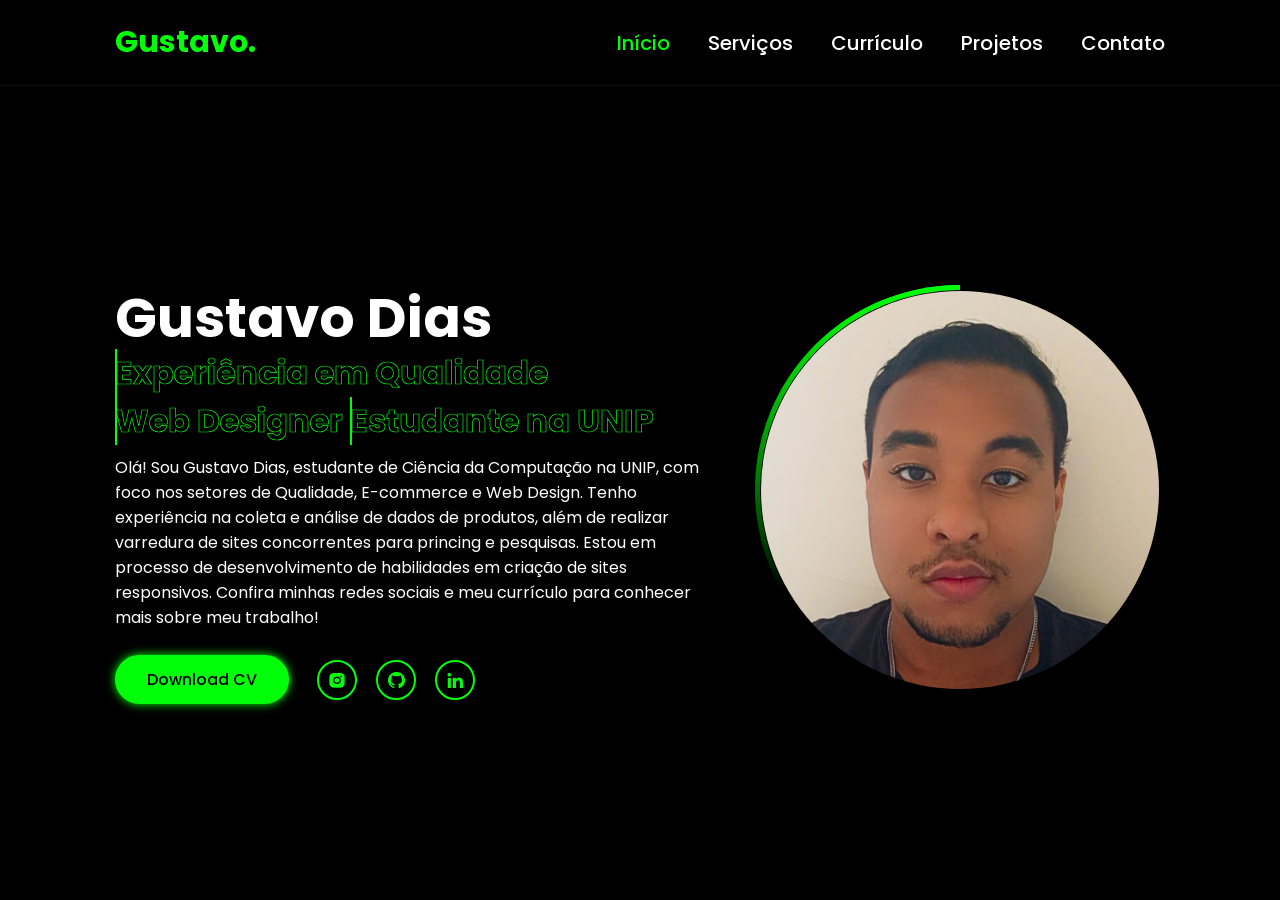
==== index.html @ 926e6033 "07/09 - 18:46" ====
<!DOCTYPE html>
<html lang="pt-br">

<head>
    <meta charset="UTF-8">
    <meta name="viewport" content="width=device-width, initial-scale=1.0">
    <!-- box icons -->
    <link href="https://unpkg.com/boxicons@2.1.4/css/boxicons.min.css" rel="stylesheet" />
    <!-- BOOTSTRAP ICONS -->
    <!-- Linking Google fonts for icons -->
    <link rel="stylesheet"
        href="https://fonts.googleapis.com/css2?family=Material+Symbols+Rounded:opsz,wght,FILL,GRAD@24,400,0,0" />
    <!-- Linking SwiperJS CSS -->
    <link rel="stylesheet" href="https://cdn.jsdelivr.net/npm/swiper@11/swiper-bundle.min.css">
    <!-- META TAG DE VIEWPORT -->
    <meta name="viewport" content="width=device-width, initial-scale=1.0">
    <!-- GOOGLE FONTS -->
    <link rel="preconnect" href="https://fonts.googleapis.com">
    <link rel="preconnect" href="https://fonts.gstatic.com" crossorigin>
    <link
        href="https://fonts.googleapis.com/css2?family=Poppins:ital,wght@0,100;0,200;0,300;0,400;0,500;0,600;0,700;0,800;0,900;1,100;1,200;1,300;1,400;1,500;1,600;1,700;1,800;1,900&display=swap"
        rel="stylesheet">
    <!-- FIM GOOGLE FONTS -->
    <!-- BOOTSTRAP ICONS -->
    <link rel="stylesheet" href="https://cdn.jsdelivr.net/npm/bootstrap-icons@1.11.3/font/bootstrap-icons.min.css">
    <!-- FIM BOOTSTRAP ICONS -->
    <!-- CSS -->
    <link rel="shortcut icon" href="assets/images/LogoZ.png" type="image/x-icon">
    <link rel="stylesheet" href="assets/css/style.css">
    <title>Portfólio | Gustavo Dias</title>
</head>

<body>
    <!--header-->
    <header class="active">
        <a href="index.html" class="logo">Gustavo.</a>

        <i class="bx bx-menu" id="menu-icon"></i>

        <nav>
            <a href="#" class="active">Início</a>
            <a href="#">Serviços</a>
            <a href="#">Currículo</a>
            <a href="#">Projetos</a>
            <a href="#">Contato</a>

        </nav><!-- nav -->
    </header><!-- /header-->

    <!-- bars background-->
    <div class="bars-box active">
        <div class="bar" style="--i:6"></div>
        <div class="bar" style="--i:5"></div>
        <div class="bar" style="--i:4"></div>
        <div class="bar" style="--i:3"></div>
        <div class="bar" style="--i:2"></div>
        <div class="bar" style="--i:1"></div>
    </div><!-- bars background-->

    <!--home section-->
    <section class="home active">
        <div class="home-detail">
            <h1>Gustavo Dias</h1>
            <h2>
                <span style="--i:1" data-text="Experiência em Qualidade">Experiência em Qualidade</span>
                <span style="--i:2" data-text="Web Designer">Web Designer</span>
                <span style="--i:3" data-text="Estudante na UNIP">Estudante na UNIP</span>
            </h2>
            <p>Olá! Sou Gustavo Dias, estudante de Ciência da Computação na UNIP, com foco nos setores de Qualidade,
                E-commerce e Web
                Design. Tenho experiência na coleta e análise de dados de produtos, além de realizar varredura de sites
                concorrentes para princing e pesquisas. Estou em processo de desenvolvimento de habilidades em
                criação de sites responsivos. Confira minhas redes sociais e meu currículo para conhecer mais sobre meu
                trabalho!</p>
            <div class="btn-sci">
                <a href="dowload/Currículo 2025.pdf" class="btn" id="download-btn">Download CV</a>
                <div class="sci">
                    <a href="https://www.instagram.com/gustavodevfront/" title="Instagram"><i
                            class='bx bxl-instagram-alt'></i></a>

                    <a href="https://github.com/GustavoDiasdeOliveira" title="Github"><i class='bx bxl-github'></i></a>

                    <a href="https://www.linkedin.com/in/gustavo-dias-de-oliveira-615073299/" title="Linkedin"><i
                            class='bx bxl-linkedin'></i></a>
                </div><!-- sci -->
            </div><!-- btn-sci -->
            <br><br>
        </div><!-- home-detail -->

        <div class="home-img">
            <div class="img-box">
                <div class="img-item">
                    <img src="assets/images/Foto2.jpg" alt="">
                </div><!-- img-item -->
            </div><!-- img-box -->
        </div><!-- home-img -->
    </section>

    <!-- seção de serviços -->
    <section class="services">
        <h2 class="heading">Meus <span>Serviços</span></h2>
        <div class="services-container">
            <!-- 1º serviço -->
            <div class="services-box">
                <div class="icon">
                    <i class='bx bx-code-alt'></i>
                    <a href="#"><i class="bx bx-arrow-back"></i></a>
                </div><!-- icon -->
                <h3>Web Designer</h3>
                <p>HTML5, CSS3, Bootstrap, JavaScript, SQL, Figma, UI/UX, Git e GitHub. Soft Skills: Aprendizado
                    Contínuo, Empatia, Resolução de Problemas, Adaptabilidade, Trabalho em Equipe e Organização.
                </p>
            </div><!-- services-box -->

            <!-- 2º serviço -->
            <div class="services-box">
                <div class="icon">
                    <i class='bx bx-bar-chart-alt-2'></i>
                    <a href="#"><i class="bx bx-arrow-back"></i></a>
                </div><!-- icon -->
                <h3>Setor de Qualidade</h3>
                <p>Atuação na validação e controle da qualidade dos dados, varredura de sites, análise de padrões e
                    inconsistências, automação de processos e apoio à inteligência de negócios por meio de pesquisas e
                    relatórios analíticos. Experiência com o ZROBOT para extração de Preços Online em Sites e
                    Aplicativos</p>
            </div><!-- services-box -->

            <!-- 3º serviço -->
            <div class="services-box">
                <div class="icon">
                    <i class='bx bx-certification'></i>
                    <a href="#"><i class="bx bx-arrow-back"></i></a>
                </div><!-- icon -->
                <h3>Certificados</h3>
                <p>Santander Tech - HTML, CSS, Git e Versionamento, Lógica de Programação com JavaScript,
                    Desenvolvimento Web Básico com JavaScript, Figma para Devs (Ada Tech), Imersão Front-end (Alura)
                </p>
            </div><!-- services-box -->
            <br><br><br><br><br>
        </div><!-- services-container -->
    </section><!-- seção de serviços -->

    <!-- resume section -->
    <section class="resume ">
        <div class="resume-container">
            <div class="resume-box">
                <h2>Por que <span>me contratar?</span></h2>
                <p class="desc">
                    Focado em resultados, com experiência em coleta e análise de dados, incluindo varreduras de sites
                    para estratégias de precificação. Atento aos detalhes, criativo, focado nos resultados, pró-ativo e
                    dedicado
                    à melhoria contínua da equipe.
                </p>
                <button class="resume-btn active">Experiência</button>
                <button class="resume-btn">Educação</button>
                <button class="resume-btn">Habilidades</button>
                <button class="resume-btn">Sobre Mim</button>
            </div><!-- resume-box -->

            <div class="resume-box">
                <div class="resume-detail experience active">
                    <h2 class="heading">Minha <span>Experiência</span></h2>
                    <p class="desc">
                        Estagiário de Qualidade — Zukkin – Inteligência de Preços (Mar/2024 - Mai/2025)
                    </p>
                    <div class="resume-list">
                        <div class="resume-item">
                            <p>Responsável pela validação e controle da qualidade dos dados, assegurando integridade e
                                consistência para a inteligência de mercado, com apoio em relatórios analíticos através
                                de pricing e pesquisas.</p>
                        </div>

                        <div class="resume-item">
                            <p>Utilização do ZROBOT, para realizar varreduras automatizadas em sites e aplicativos,
                                coletando grandes volumes de dados via sistema
                                interno da empresa. Aplicação de técnicas de data cleansing para garantir a usabilidade,
                                padronização e confiabilidade das informações obtidas.</p>
                        </div>

                        <div class="resume-item">
                            <p>Análises voltadas à identificação de padrões e inconsistências, contribuindo para a
                                otimização de processos internos e definição de estratégias de precificação mais
                                eficientes.</p>
                        </div>

                        <div class="resume-item">
                            <p>Desenvolvimento de aplicações para automação de tarefas operacionais e aplicação de
                                metodologias de análise de dados, aprimorando a precisão das soluções e auxiliando na
                                tomada de decisões estratégicas.</p>
                        </div>

                    </div><!-- resume-list -->
                </div><!-- resume-detail -->


                <div class="resume-detail education">
                    <h2 class="heading">Minha <span>Educação</span></h2>
                    <p class="desc">
                        Bacharelado em Ciências da Computação UNIP – Cursando | Previsão: Dez/2026<br>
                    </p>

                    <div class="resume-list">
                        <div class="resume-item">
                            <p class="year">2024</p>
                            <h3>Santander</h3>
                            <p class="company">Ada Tech</p>
                            <p> HTML, CSS, Git e Versionamento, Lógica de Programação com JavaScript Básico,
                                Desenvolvimento Web Básico com JavaScript, Figma para Devs</p>
                        </div>

                        <div class="resume-item">
                            <p class="year">2024</p>
                            <h3>OneBitCode</h3>
                            <p class="company">Front-end</p>
                            <p>HTML: Cabeçalho, Seção inicial, Seção sobre clinica, Seção sobre Restaurantes, Rodapé.
                                CSS: box model, estilos e fontes; JS: eventos
                                e interatividade</p>
                        </div>

                        <div class="resume-item">
                            <p class="year">2023</p>
                            <h3>Informática sem segredo </h3>
                            <p class="company">Hotmart</p>
                            <p> Word: criação, edição e formatação de documentos. Excel: Planilhas, Formatação,
                                Fórmulas, Funções, Gráficos, Base de Dados, Tabelas.
                                Power Point: Slides e animação.
                            </p>
                        </div>

                        <div class="resume-item">
                            <p class="year">2021 - 2023</p>
                            <h3>Hardware</h3>
                            <p class="company">Evolutime</p>
                            <p>Sistema Operacional, Arquitetura de Computadores, Manutenção de Computadores e
                                Periféricos, Virtualização, Redes e Infraestrutura,
                                Configuração de Servidores Windows, Sistema Operacional Linux e Robótica para
                                Iniciantes.
                            </p>
                        </div>

                        <div class="resume-item">
                            <p class="year">2023</p>
                            <h3>Construct 2D</h3>
                            <p class="company">Evolutime</p>
                            <p>O que é um jogo 2D, Arte dentro dos jogos, Pixel Art, Design de level e como produzí-lo e
                                Eventos dentro do Construct 2</p>
                        </div>

                        <div class="resume-item">
                            <p class="year">2023</p>
                            <h3>Controle Financeiro</h3>
                            <p class="company">Evolutime</p>
                            <p>Workshop Controle Financeiro Pessoal, Controle Financeiro Familiar e Planilha de Controle
                                Financeiro.</p>
                        </div>
                    </div>
                </div><!-- resume-detail -->

                <div class="resume-detail skills">
                    <h2 class="heading">Minhas <span>habilidades</span></h2>
                    <div class="resume-list">
                        <div class="resume-item">
                            <p class="company"><strong>Hard Skills</strong></p>
                            <p>Conhecimentos básicos em HTML, CSS, JavaScript, Bootstrap, Git, SQL e Figma. Experiência
                                prática em varreduras, análise e coleta automatizada de informações para garantir
                                qualidade e precisão nos projetos.</p>
                        </div><!-- resume-item -->

                        <div class="resume-item">
                            <p class="company"><strong>Soft Skills</strong></p>
                            <p>Proatividade, adaptabilidade e comprometimento com soluções práticas e análise de dados.
                                Comunicação clara e trabalho em equipe. Experiência em gerenciar informações e manter
                                site funcional e atualizado como parte da rotina de trabalho.</p>
                        </div><!-- resume-item -->
                    </div><!-- resume-list -->
                </div><!-- resume-detail -->

                <div class="resume-detail about">
                    <h2 class="heading">Sobre <span>Mim.</span></h2>
                    <p class="desc">
                        Estudante de Ciência da Computação (6º semestre na UNIP), com experiência no setor de qualidade
                        e interesse em Desenvolvimento Web. Atuei por 1 ano e 2 meses na Zukkin, com foco em análise de
                        dados, varreduras de sites, pesquisa de preços usando o sistema da empresa. Conhecimentos em
                        HTML,
                        CSS, JavaScript, Bootstrap, Git, SQL e Figma.
                        Proativo, adaptável e focado em resultados.
                    </p>

                    <div class="info-grid">
                        <div>
                            <strong>Nome </strong> Gustavo Dias de Oliveira
                        </div>

                        <div>
                            <strong>Gênero </strong> Masculino
                        </div>

                        <div>
                            <strong>Idade </strong> 21 anos
                        </div>

                        <div>
                            <strong>Status </strong> Solteiro
                        </div>

                        <div>
                            <strong>Cidade </strong> Praia Grande - SP
                        </div>

                        <div>
                            <strong>Nacionalidade </strong> Brasileiro
                        </div>

                        <div>
                            <strong>Experiência </strong> 1 ano e 2 meses
                        </div>

                        <div>
                            <strong>WhatsApp </strong> (+55) 13 99189-5950
                        </div>

                        <div>
                            <strong>Email </strong> gustavodiasdeoliveira72@gmail.com
                        </div>

                        <div>
                            <strong>Idiomas </strong> Inglês e Espanhol básico
                        </div>
                    </div>
                    <br><br><br><br>
                </div><!-- resume-detail -->
                <br><br><br><br>
            </div><!-- resume-box -->
            <br><br><br><br>
        </div><!-- resume-container -->
    </section><!-- resume section -->

    <!-- portfólio section-->
    <section class="portfolio">
        <h2 class="heading">Meus <span>Projetos.</span></h2>
        <div class="portfolio-container">
            <div class="portfolio-box">
                <!-- Zukkin - 01 -->
                <div class="portfolio-detail active">
                    <p class="numb">01°</p>
                    <h3>ZBot - Projeto Zukkin</h3>
                    <p>Mini projeto desenvolvido para a empresa Zukkin, com o objetivo de auxiliar novos estagiários do
                        time virtual no esclarecimento de dúvidas recorrentes do dia a dia. A robô Mary foi programada
                        para simular interações e orientar sobre processos como varredura de sites, coleta de dados e
                        uso do sistema interno.</p>
                    <div class="tech">
                        <p>Para saber mais, clique no link abaixo.</p>
                    </div>
                    <div class="live-github">
                        <a href="https://gustavodiasdeoliveira.github.io/ZBot/varredura.html" target="_blank"><i
                                class="bx bx-link"></i><span>Link do projeto</span></a>
                        <a href="https://github.com/GustavoDiasdeOliveira/ZBot" target="_blank"><i
                                class="bx bxl-github"></i><span>Repositório Github</span></a>
                    </div>
                </div>

                <!-- Zukkin - 02 -->
                <div class="portfolio-detail">
                    <p class="numb">02°</p>
                    <h3>Calculadora PP - Projeto Zukkin</h3>
                    <p>Mini projeto para a empresa Zukkin, voltado ao cálculo de valores mínimos e máximos com base em
                        30% do peso, ajustando quantidades em gramas, mililitros, e quilogramas.</p>
                    <div class="tech">
                        <p>Para saber mais, clique no link abaixo.</p>
                    </div>
                    <div class="live-github">
                        <a href="https://gustavodiasdeoliveira.github.io/Calculadora-PP/" target="_blank"><i
                                class="bx bx-link"></i><span>Link do projeto</span></a>
                        <a href="https://github.com/GustavoDiasdeOliveira/Calculadora-PP" target="_blank"><i
                                class="bx bxl-github"></i><span>Repositório Github</span></a>
                    </div>
                </div>

                <!-- Fuel CalculatorX - 03 -->
                <div class="portfolio-detail">
                    <p class="numb">03°</p>
                    <h3>LoginRegister</h3>
                    <p>Um sistema de login e cadastro funcional, totalmente responsivo e com design moderno. Uma ótima
                        prática para aprimorar as habilidades em HTML, CSS e JavaScript.</p>
                    <div class="tech">
                        <p>Para saber mais, clique no link abaixo.</p>
                    </div>
                    <div class="live-github">
                        <a href="https://gustavodiasdeoliveira.github.io/LoginRegister/" target="_blank"><i
                                class="bx bx-link"></i><span>Link do projeto</span></a>
                        <a href="https://github.com/GustavoDiasdeOliveira/LoginRegister" target="_blank"><i
                                class="bx bxl-github"></i><span>Repositório Github</span></a>
                    </div>
                </div>

                <!-- FOOD Restaurantes - 04 -->
                <div class="portfolio-detail">
                    <p class="numb">04°</p>
                    <h3>FOOD Restaurantes</h3>
                    <p>FOOD Restaurantes é uma landing page moderna e totalmente responsiva, ideal para divulgar
                        restaurantes e cardápios online, garantindo ótima experiência em qualquer dispositivo.</p>
                    <div class="tech">
                        <p>Para saber mais, clique no link abaixo.</p>
                    </div>
                    <div class="live-github">
                        <a href="https://gustavodiasdeoliveira.github.io/FOOD-Restaurantes/" target="_blank"><i
                                class="bx bx-link"></i><span>Link do projeto</span></a>
                        <a href="https://github.com/GustavoDiasdeOliveira/FOOD-Restaurantes" target="_blank"><i
                                class="bx bxl-github"></i><span>Repositório Github</span></a>
                    </div>
                </div>

                <!-- Sky Fusion - 05 -->
                <div class="portfolio-detail">
                    <p class="numb">05</p>
                    <h3>Sky Fusion - App de Clima</h3>
                    <p>Sky Fusion é um aplicativo de clima que oferece previsões precisas e atualizadas, com interface
                        intuitiva e design moderno para facilitar o acesso às informações meteorológicas em qualquer
                        lugar.</p>
                    <div class="tech">
                        <p>Para saber mais, clique no link abaixo.</p>
                    </div>
                    <div class="live-github">
                        <a href="https://gustavodiasdeoliveira.github.io/Sky-Fusion-App-Clima/" target="_blank"><i
                                class="bx bx-link"></i><span>Link do projeto</span></a>
                        <a href="https://github.com/GustavoDiasdeOliveira/Sky-Fusion-App-Clima" target="_blank"><i
                                class="bx bxl-github"></i><span>Repositório Github</span></a>
                    </div>
                </div>

                <!-- The Boys - 06 -->
                <div class="portfolio-detail">
                    <p class="numb">06°</p>
                    <h3>The Boys</h3>
                    <p>The Boys é uma landing page responsiva inspirada na série The Boys.</p>
                    <div class="tech">
                        <p>Para saber mais, clique no link abaixo.</p>
                    </div>
                    <div class="live-github">
                        <a href="https://gustavodiasdeoliveira.github.io/The-Boys/" target="_blank"><i
                                class="bx bx-link"></i><span>Link do projeto</span></a>
                        <a href="https://github.com/GustavoDiasdeOliveira/The-Boys" target="_blank"><i
                                class="bx bxl-github"></i><span>Repositório Github</span></a>
                    </div>
                </div>

                <!-- Academia FIT - 07 -->
                <div class="portfolio-detail">
                    <p class="numb">07°</p>
                    <h3>Academia FIT</h3>
                    <p>Academia FIT é uma landing page responsiva focada em academia, ideal para apresentar serviços,
                        planos e incentivar a prática de atividades físicas com design moderno e acessível.</p>
                    <div class="tech">
                        <p>Para saber mais, clique no link abaixo.</p>
                    </div>
                    <div class="live-github">
                        <a href="https://gustavodiasdeoliveira.github.io/Academia-Fit/" target="_blank"><i
                                class="bx bx-link"></i><span>Link do projeto</span></a>
                        <a href="https://github.com/GustavoDiasdeOliveira/Academia-Fit" target="_blank"><i
                                class="bx bxl-github"></i><span>Repositório Github</span></a>
                    </div>
                </div>

                <!-- Motorcycle - 08 -->
                <div class="portfolio-detail">
                    <p class="numb">08°</p>
                    <h3>Motorcycle</h3>
                    <p>Motorcycle é uma landing page responsiva para lojas de motos, com design moderno preço e
                        acessível.</p>
                    <div class="tech">
                        <p>Para saber mais, clique no link abaixo.</p>
                    </div>
                    <div class="live-github">
                        <a href="Motorcycle/index.html" target="_blank"><i class="bx bx-link"></i><span>Link do
                                projeto</span></a>
                        <a href="https://github.com/GustavoDiasdeOliveira/Portfolio" target="_blank"><i
                                class="bx bxl-github"></i><span>Repositório Github</span></a>
                    </div>
                </div>

                <!-- Dashboard Farma Vision - 09 -->
                <div class="portfolio-detail">
                    <p class="numb">09°</p>
                    <h3>Dashboard Farma Vision</h3>
                    <p>Projeto de Extensão da UNIP em andamento. Integrantes: Gustavo Dias de Oliveira, Luisa Frugoli
                        Valente Lopes,
                        Kaiky Souza Proença de Andrade, Daniel Toledo Mattos de Souza, Cristopher de Souza e Gabriel
                        Matias Oliveira</p>
                    <div class="tech">
                        <p>Para saber mais, clique no link abaixo.</p>
                    </div>
                    <div class="live-github">
                        <a href="https://gustavodiasdeoliveira.github.io/dashboardGustavo/" target="_blank"><i
                                class="bx bx-link"></i><span>Link do projeto</span></a>
                        <a href="https://github.com/GustavoDiasdeOliveira/dashboardGustavo" target="_blank"><i
                                class="bx bxl-github"></i><span>Repositório Github</span></a>
                    </div>
                </div>

                <!-- BeautyGlow - 10 -->
                <div class="portfolio-detail">
                    <p class="numb">10°</p>
                    <h3>Beauty Glow</h3>
                    <p>Beauty Glow desperte sua beleza natural - Uma landing page responsiva sobre maquiagem com Html,
                        Css e JavaScript</p>
                    <div class="tech">
                        <p>Para saber mais, clique no link abaixo.</p>
                    </div>
                    <div class="live-github">
                        <a href="https://gustavodiasdeoliveira.github.io/BeautyGlow/" target="_blank"><i
                                class="bx bx-link"></i><span>Link do projeto</span></a>
                        <a href="https://github.com/GustavoDiasdeOliveira/BeautyGlow" target="_blank"><i
                                class="bx bxl-github"></i><span>Repositório Github</span></a>
                    </div>
                </div>

                <!-- Projeto PMESP 2025 - 11 -->
                <div class="portfolio-detail">
                    <p class="numb">11°</p>
                    <h3>Projeto PMESP 2025</h3>
                    <p>Cronograma de estudos interativo para o concurso PMESP 2025. Possui checklist por bloco,
                        progresso salvo localmente, dark mode, filtros de busca, exportação CSV e layout responsivo com
                        menu mobile. Ideal para organizar 8 semanas de preparação completa.</p>
                    <div class="tech">
                        <p>Para saber mais, clique no link abaixo.</p>
                    </div>
                    <div class="live-github">
                        <a href="https://gustavodiasdeoliveira.github.io/Projeto-PMESP-2025/" target="_blank"><i
                                class="bx bx-link"></i><span>Link do projeto</span></a>
                        <a href="https://github.com/GustavoDiasdeOliveira/Projeto-PMESP-2025" target="_blank"><i
                                class="bx bxl-github"></i><span>Repositório Github</span></a>
                    </div>
                </div>

                <!-- Projeto Ciber Prime - 12 -->
                <div class="portfolio-detail">
                    <p class="numb">12°</p>
                    <h3>Ciber Prime</h3>
                    <p>Uma Landing Page responsiva de uma empresa com objetivo de transformamos suas ideias em soluções
                        digitais. Criação de sites, landing pages e inteligência de mercado. Levando seus negócios para o
                        próximo nível digital.</p>
                    <div class="tech">
                        <p>Para saber mais, clique no link abaixo.</p>
                    </div>
                    <div class="live-github">
                        <a href="https://gustavodiasdeoliveira.github.io/ciberprime/" target="_blank"><i
                                class="bx bx-link"></i><span>Link do projeto</span></a>
                        <a href="https://github.com/GustavoDiasdeOliveira/ciberprime" target="_blank"><i
                                class="bx bxl-github"></i><span>Repositório Github</span></a>
                    </div>
                </div>

            </div><!-- portfolio-box -->

            <div class="portfolio-box">
                <div class="portfolio-carousel">
                    <div class="img-slide">

                        <!-- Imagem 1 -->
                        <div class="img-item">
                            <img src="assets/images/user.jpeg">
                        </div>

                        <!-- Imagem 2 -->
                        <div class="img-item">
                            <img src="assets/images/user.jpeg">
                        </div>

                        <!-- Imagem 3 -->
                        <div class="img-item">
                            <img src="assets/images/developer.jpg">
                        </div><!-- img-item -->

                        <!-- Imagem 4 -->
                        <div class="img-item">
                            <img src="assets/images/portfolio2.jpg">
                        </div><!-- img-item -->

                        <!-- Imagem 5 -->
                        <div class="img-item">
                            <img src="assets/images/portfolio3.jpg">
                        </div><!-- img-item -->

                        <!-- Imagem 6 -->
                        <div class="img-item">
                            <img src="assets/images/portfolio4.jpg">
                        </div><!-- img-item -->

                        <!-- Imagem 7 -->
                        <div class="img-item">
                            <img src="assets/images/portfolio5.jpg">
                        </div><!-- img-item -->

                        <!-- Imagem 8 -->
                        <div class="img-item">
                            <img src="assets/images/portfolio6.jpg">
                        </div><!-- img-item -->

                        <!-- Imagem 9 -->
                        <div class="img-item">
                            <img src="assets/images/unip.png">
                        </div><!-- img-item -->

                        <!-- Imagem 10 -->
                        <div class="img-item">
                            <img src="assets/images/designer.jpg">
                        </div><!-- img-item -->

                        <!-- Imagem 11 -->
                        <div class="img-item">
                            <img src="assets/images/pmsp.png">
                        </div><!-- img-item -->

                        <!-- Imagem 12 -->
                        <div class="img-item">
                            <img src="assets/images/LogoCiberPrime.png">
                        </div><!-- img-item -->
                    </div><!-- img-slide -->
                </div><!-- portfolio-carousel -->

                <div class="navigation">
                    <button class="arrow-left disabled"><i class="bx bx-chevron-left"></i></button>
                    <button class="arrow-right"><i class="bx bx-chevron-right"></i></button>
                </div>
                <br><br><br><br><br><br>
            </div><!-- portfolio-box -->
        </div><!-- portfolio-container -->
    </section><!-- portfolio section -->

    <!-- contact section -->
    <section class="contact">
        <div class="contact-container">
            <div class="contact-box">
                <h2>Entre em <span>Contato!</span></h2>
                <p class="desc">Interessado no meu perfil? Fico à disposição para entrevistas e possíveis oportunidades
                    profissionais. Vamos conversar!</p>
                <div class="contact-detail">
                    <i class="bx bxs-phone"></i>
                    <div class="detail">
                        <p id="desc">Telefone</p>
                        <p>(13) 99189-5950</p>
                    </div><!-- detail -->
                </div><!-- contact-detail -->

                <div class="contact-detail">
                    <i class="bx bxs-envelope"></i>
                    <div class="detail">
                        <p id="desc">Email</p>
                        <p>gustavodiasdeoliveira72@gmail.com</p>
                    </div><!-- detail -->
                </div><!-- contact-detail -->

                <div class="contact-detail">
                    <i class="bx bxs-map"></i>
                    <div class="detail">
                        <p id="desc">Cidade</p>
                        <p>Praia Grande - SP</p>
                    </div><!-- detail -->
                </div><!-- contact-detail -->
            </div><!-- contact-box -->

            <div class="contact-box">
                <form action="https://formsubmit.co/gustavodiasdeoliveira72@gmail.com" method="POST">
                    <h2 class="heading">Contato<span>.</span></h2>
                    <div class="field-box">
                        <input type="text" name="nome" placeholder="Nome Completo" required>
                        <input type="email" name="email" placeholder="Email" required>
                        <input type="tel" name="telefone" placeholder="Telefone" required>
                        <input type="text" name="assunto" placeholder="Assunto do Email" required>
                        <textarea name="mensagem" placeholder="Sua mensagem" required></textarea>
                    </div><!-- field-box -->
                    <button type="submit" class="btn">Enviar</button>
                </form><br><br><br><br><br>
            </div><!-- contact-box -->
        </div><!-- contact-container -->
    </section>


    <!-- custom js -->
    <script src="assets/js/downloadCV.js"></script> <!-- download CV -->
    <script src="assets/js/script.js"></script>
</body>

</html>
---- assets/css/style.css ----
@import url("https://fonts.googleapis.com/css2?family=Poppins:wght@300;400;500;600;700;800;900&display=swap");

* {
    margin: 0;
    padding: 0;
    box-sizing: border-box;
    text-decoration: none;
    border: none;
    outline: none;
    font-family: 'Poppins', sans-serif;
    scrollbar-width: thin;
    scrollbar-color: var(--second-bg-color) #1a1f2b;
}

:root {
    /* --bg-color: #1f242d;
    --second-bg-color: #323946; */
    /* --bg-color: #0C1022;
    --second-bg-color: #171b2c; */
    --bg-color: #000000;
    --second-bg-color: #0d0f12;
    --white-color: #fff;
    --main1-color: #7cf03d;
    --main2-color: #0ef;
    --main3-color: #00bfff;
    --disabled-color: #fff3;

    --color-light-50: #f8faf6;
    --color-dark-50: #797984;
    --color-dark-100: #312d37;
    --color-dark-900: #000;

    --color-blue-50: #3b82f6;
    --color-blue-100: #2563eb;
    --color-blue-200: #1d4ed8;

    --main4-color: #ff3b3d;
    --color-red-50: #ef4444;
    --color-red-100: #dc2626;
    --color-red-200: #b91c1c;

    --color-red-darker-100: #6D0707;
    --color-red-darker-200: #82090D;

    --main-color: #00ff08;
    --color-green-light-100: #00b205;
    --color-green-light-200: #007f04;

    --color-green-50: #00b86a;
    --color-green-100: #006e3f;
    --color-green-200: #003f21;
    
    --color-purple-50: #7c3aed;
    --color-purple-100: #a855f7;
    --color-purple-200: #bf46ef;
}

html {
    font-size: 62.5%;
}

br {
    display: none;
}

body {
    color: var(--white-color);
    overflow-x: hidden;
}

/* Estilo da Scrollbar para navegadores WebKit (Chrome, Edge, Safari) */
::-webkit-scrollbar {
    width: 8px;
    /* Largura da barra vertical */
    height: 8px;
    /* Altura da barra horizontal */
}

::-webkit-scrollbar-track {
    background: #1a1f2b;
    /* Fundo da área da barra (match com o fundo do site) */
}

::-webkit-scrollbar-thumb {
    background-color: var(--second-bg-color);
    /* Cor da "alça" da scrollbar (verde neon) */
    border-radius: 10px;
    border: 2px solid #1a1f2b;
    /* Borda para criar espaço entre o fundo e a barra */
}

/* ================== header ================== */
header {
    position: fixed;
    top: 0;
    left: 0;
    width: 100%;
    padding: 2rem 9%;
    background: var(--bg-color);
    display: flex;
    justify-content: space-between;
    align-items: center;
    z-index: 100;
    visibility: hidden;
    opacity: 0;
    border-bottom: .1rem solid var(--second-bg-color);
}

header.active {
    animation: show-header 1.5s linear forwards;
    animation-delay: 1.2s;
}

@keyframes show-header {
    100% {
        visibility: visible;
        opacity: 1;
    }
}

.logo {
    font-size: 3rem;
    color: var(--main-color);
    font-weight: 700;
}

nav a {
    font-size: 2rem;
    color: var(--white-color);
    font-weight: 500;
    margin-left: 3.5rem;
    transition: .5s;
}

nav a:hover,
nav a.active {
    color: var(--main-color);
}

/* menu-icon */
#menu-icon {
    font-size: 4rem;
    display: none;
}

/* fim menu-icon */

/* ================== bars background ================== */
.bars-box {
    position: absolute;
    width: 100%;
    height: 100%;
    display: flex;
}

.bars-box .bar {
    width: 100%;
    height: 100%;
    background: var(--bg-color);
    animation: hide-bars .5s ease-in-out both;
    animation-delay: calc(.1s * var(--i));
}

@keyframes hide-bars {
    0% {
        transform: translateY(0);
    }

    100% {
        transform: translateY(-100%);
    }
}

.bars-box.active .bar {
    animation: show-bars .5s ease-in-out both;
    animation-delay: calc(.1s * var(--i));
}

@keyframes show-bars {
    0% {
        transform: translateY(-100%);
    }

    100% {
        transform: translateY(0);
    }
}

/* ================== fim bars background ================== */


/* ================== section ================== */
section {
    position: fixed;
    width: 100%;
    height: 100%;
    padding: 10rem 9% 2rem;
    visibility: hidden;
    opacity: 0;
    overflow-x: hidden;
}

section.active {
    animation: show-content 1.5s linear forwards;
    animation-delay: 1.6s;
}

@keyframes show-content {
    100% {
        visibility: visible;
        opacity: 1;
        overflow: auto;
    }
}

section.home.active {
    background: var(--bg-color);
}

/* home */
.home {
    display: flex;
    align-items: center;
    gap: 5rem;
}

.home-detail h1 {
    font-size: clamp(3.5rem, 10vw, 5.5rem);
}

.home-detail h2 {
    display: inline-block;
    font-size: 3.2rem;
    margin-top: -1rem;
}

/* animação h2 - home-section */
.home-detail h2 span {
    position: relative;
    display: inline-block;
    color: transparent;
    -webkit-text-stroke: .07rem var(--main-color);
    animation: display-text 16s linear infinite;
    animation-delay: calc(-4s * var(--i));
}

@keyframes display-text {

    25%,
    100% {
        display: none;
    }
}

.home-detail h2 span::before {
    content: attr(data-text);
    position: absolute;
    width: 0;
    border-right: .2rem solid var(--main-color);
    color: var(--main-color);
    white-space: nowrap;
    overflow: hidden;
    animation: fill-text 4s linear infinite;
}

@keyframes fill-text {

    10%,
    100% {
        width: 0;
    }

    70%,
    90% {
        width: 100%;
    }
}

.home-detail p {
    font-size: 1.6rem;
    margin: 1rem 0 2.5rem;
}

.home-detail .btn-sci {
    display: flex;
    align-items: center;
}

.btn {
    display: inline-block;
    padding: 1rem 3rem;
    background: var(--main-color);
    border: .2rem solid var(--main-color);
    border-radius: 4rem;
    box-shadow: 0 0 1rem var(--main-color);
    font-size: 1.6rem;
    color: var(--bg-color);
    font-weight: 500;
    transition: .5s;
}

.btn:hover {
    background: transparent;
    color: var(--main-color);
    box-shadow: none;
}

.home-detail .btn-sci .sci {
    margin-left: 2rem;
}

.home-detail .btn-sci .sci a {
    display: inline-flex;
    padding: .8rem;
    border: .2rem solid var(--main-color);
    border-radius: 50%;
    font-size: 2rem;
    color: var(--main-color);
    margin: 0 .8rem;
    transition: .5s;
}

.home-detail .btn-sci .sci a:hover {
    background: var(--main-color);
    color: var(--bg-color);
    box-shadow: 0 0 1rem var(---main-color);
}

/* home-img */
.home-img .img-box {
    position: relative;
    width: 32vw;
    height: 32vw;
    border-radius: 50%;
    padding: .5rem;
    display: flex;
    justify-content: center;
    align-items: center;
    overflow: hidden;
}

/* animação img */
.home-img .img-box::before,
.home-img .img-box::after {
    content: '';
    position: absolute;
    width: 50rem;
    height: 50rem;
    background: conic-gradient(transparent, transparent, transparent, var(--main-color));
    transform: rotate(0deg);
    animation: rotate-border 10s linear infinite;
}

.home-img .img-box::after {
    animation-delay: -5s;
}

@keyframes rotate-border {
    100% {
        transform: rotate(360deg);
    }
}

.home-img .img-box .img-item {
    position: relative;
    width: 100%;
    height: 100%;
    background: var(--bg-color);
    border-radius: 50%;
    border: .01rem solid var(--bg-color);
    display: flex;
    justify-content: center;
    z-index: 1;
    overflow: hidden;
}

.home-img .img-box .img-item img {
    position: absolute;
    display: block;
    width: 100%;
    object-fit: cover;
}

/* ================== services ================== */
.heading {
    font-size: 4.5rem;
    text-align: center;
    margin-bottom: 2rem;
}

.heading span {
    color: var(--main-color);
}

.services-container {
    display: grid;
    grid-template-columns: repeat(auto-fit, minmax(30rem, 1fr));
    gap: 2rem;
}

.services-container .services-box {
    padding: 3rem 2.5rem;
    background: var(--second-bg-color);
    border: .2rem solid var(--second-bg-color);
    border-radius: 1rem;
    transition: .5s;
}

.services-container .services-box:hover {
    border-color: var(--main-color);
    transform: scale(1.02);
}

.services-box .icon {
    display: flex;
    justify-content: space-between;
    align-items: center;
}

.services-box:hover .icon :not(a i) {
    color: var(--main-color);
}

.services-box .icon i {
    font-size: 4.5rem;
    transition: .5s;
}

.services-box .icon a {
    display: inline-flex;
    background: var(--white-color);
    border-radius: 50%;
    padding: 1rem;
    transition: .5s;
}

.services-box:hover .icon a {
    background: var(--main-color);
}

.services-box .icon a i {
    font-size: 3rem;
    color: var(--bg-color);
    transform: rotate(225deg);
    transition: .5s;
}

.services-box .icon a i:hover {
    transform: rotate(180deg);
}

.services-box h3 {
    font-size: 3rem;
    margin: .5rem 0 2rem;
    text-align: center;
    transition: .5s;
}

.services-box:hover h3 {
    color: var(--main-color);
}

.services-box p {
    font-size: 1.6rem;
}

/* ================== resume ================== */
.resume-container {
    display: grid;
    grid-template-columns: 1fr 2fr;
    gap: 5rem;
}

.resume-box h2 {
    font-size: 4.5rem;
}

.resume-box span {
    color: var(--main-color);
}

.resume-box p {
    font-size: 1.6rem;
}

.resume-box .desc {
    margin: 2rem 0 2.5rem;
    text-align: left;
}

/* resume-btn */
.resume-box .resume-btn {
    width: 100%;
    height: 5rem;
    background: var(--second-bg-color);
    border: .2rem solid var(--second-bg-color);
    font-size: 1.6rem;
    color: var(--white-color);
    font-weight: 500;
    margin-bottom: 2rem;
    border-radius: .8rem;
    cursor: pointer;
}

.resume-box .resume-btn.active {
    border-color: var(--main-color);
    color: var(--main-color);
}

/* fim resume-btn */

.resume-detail {
    display: none;
}

.resume-detail.active {
    display: block;
}

.resume-box .heading {
    font-size: 3.5rem;
    text-align: left;
}

/* Container com barra de rolagem vertical */
.resume-list {
    display: grid;
    grid-template-columns: repeat(auto-fit, minmax(30rem, 1fr));
    gap: 2rem;
    max-height: 45rem;
    overflow-y: auto;
    padding-right: 1rem;
    /* Espaço para a scrollbar */
    scrollbar-width: thin;
    /* Firefox */
    scrollbar-color: var(--main-color) transparent;
    /* Firefox */
}


.resume-list .resume-item {
    background: var(--second-bg-color);
    border-radius: .8rem;
    padding: 3rem 2.5rem;
    min-height: 20rem;
    display: flex;
    flex-direction: column;
    justify-content: center;
}

.resume-item .year {
    color: var(--main-color);
}

.resume-item h3 {
    font-size: 2.2rem;
}

.resume-item .company {
    position: relative;
    margin-left: 2rem;
    margin-bottom: 2rem;
    font-size: 1.3rem;
}

.resume-item .company::before {
    content: '';
    position: absolute;
    top: 50%;
    transform: translateY(-50%);
    padding: .5rem;
    background: var(--main-color);
    border-radius: 50%;
    margin-left: -2rem;
}

.info-grid {
    display: grid;
    grid-template-columns: repeat(2, 1fr);
    /* duas colunas */
    gap: 15px 40px;
    /* espaço entre linhas (15px) e colunas (40px) */
    margin-top: 40px;
    color: var(--white-color);
}

.info-grid div {
    font-size: 14px;
    line-height: 1.6;
}

.info-grid strong {
    margin-right: 6px;
    color: var(--main-color);
    /* cor verde para os títulos */
}


/* ================== projetos ================== */
.portfolio-container {
    display: grid;
    grid-template-columns: repeat(2, 1fr);
    gap: 3rem;
}

.portfolio-detail {
    display: none;
}

.portfolio-detail.active {
    display: block;
}

.portfolio-detail span {
    color: var(--main-color);
}

.portfolio-box .numb {
    font-size: 8rem;
    -webkit-text-stroke: .07rem var(--white-color);
    color: transparent;
    line-height: 1;
}

.portfolio-box h3 {
    font-size: 3.5rem;
    margin: .8rem 0 2rem;
}

.portfolio-box p {
    font-size: 1.6rem;
}

.portfolio-box .tech {
    margin: 2rem 0;
    color: var(--main-color);
    border-bottom: .1rem solid var(--white-color);
    padding-bottom: 2rem;
}

.portfolio-box .live-github a {
    position: relative;
    display: inline-flex;
    padding: 1.3rem;
    font-size: 2.5rem;
    color: var(--white-color);
    border-radius: 50%;
    background: var(--second-bg-color);
    transition: .3s;
}

.portfolio-box .live-github a:hover {
    color: var(--main-color);
}

.portfolio-box .live-github a:first-child {
    margin-right: 1.5rem;
}

.portfolio-box .live-github a:first-child i {
    transform: rotate(135deg);
}

.portfolio-box .live-github a span {
    position: absolute;
    top: -60%;
    left: 50%;
    transform: translateX(-50%) scale(.9);
    font-size: 1.6rem;
    white-space: nowrap;
    padding: .5rem 1rem;
    border-radius: .6rem;
    pointer-events: none;
    background: #2a2e35;
    color: var(--main-color);
    opacity: 0;
    transition: .2s;
}

.portfolio-box .live-github a:hover span {
    top: -70%;
    opacity: 1;
    transform: translateX(-50%) scale(1);
}

.portfolio-carousel {
    display: flex;
    justify-content: center;
    align-items: center;
}

.portfolio-box .portfolio-carousel {
    width: 100%;
    height: 35rem;
    border-radius: 1rem;
    overflow: hidden;
}

.portfolio-carousel .img-slide {
    display: grid;
    grid-auto-flow: column;
    grid-template-columns: repeat(20, 100%);
    gap: 2rem;
    height: inherit;
    transition: .5s;
}

.portfolio-carousel .img-item {
    height: inherit;
}

.portfolio-carousel .img-item img {
    display: block;
    width: 100%;
    height: 100%;
    object-fit: cover;
    border-radius: 2rem;
}

.portfolio-box .navigation {
    text-align: right;
    margin-top: 2rem;
}

.portfolio-box .navigation button {
    display: inline-flex;
    padding: .4rem;
    background: var(--second-bg-color);
    border: .2rem solid var(--main-color);
    border-radius: .6rem;
    font-size: 4rem;
    color: var(--main-color);
    cursor: pointer;
}

.portfolio-box .navigation button.disabled {
    border-color: var(--second-bg-color);
    color: var(--disabled-color);
}

.portfolio-box .navigation .arrow-right {
    margin-left: 1.5rem;
}

/* ================== contacts ================== */
.contact-container {
    display: grid;
    grid-template-columns: 1fr 1.3fr;
    gap: 3rem;
}

.contact-container .contact-box:first-child {
    align-self: center;
}

.contact-box h2 {
    font-size: 4.5rem;
}

.contact-box span {
    color: var(--main-color);
}

.contact-box p {
    font-size: 1.6rem;
}

.contact-box .desc {
    margin: 1.5rem 0 2.5rem;
}

.contact-box .contact-detail {
    display: flex;
    align-items: center;
    margin: 2rem 0;
}

.contact-detail i {
    display: inline-flex;
    background-color: var(--second-bg-color);
    color: var(--main-color);
    font-size: 3rem;
    padding: 1.2rem;
    border-radius: 2rem;
    margin-right: 1.5rem;
}

.contact-detail #desc {
    color: var(--main-color);
}

/* formulario */
.contact-box form {
    background: var(--second-bg-color);
    padding: 2.5rem 3.5rem 3.5rem;
    border-radius: 3rem;
    text-align: center;
}

.contact-box .heading {
    font-size: 3.5rem;
    grid-template-columns: repeat(2, 1fr);
}

.contact-box .field-box {
    display: grid;
    grid-template-columns: repeat(2, 1fr);
    gap: 2rem;
}

.contact-box .field-box input,
.contact-box .field-box textarea {
    padding: 1.5rem;
    background: var(--bg-color);
    border: .15rem solid var(--bg-color);
    border-radius: 2rem;
    font-size: 1.6rem;
    color: var(--white-color);
    resize: vertical;
}

.contact-box .field-box textarea {
    grid-column: 1 / -1;
    height: 15rem;
}

.contact-box .field-box input:focus,
.contact-box .field-box textarea:focus {
    border-color: var(--main-color);
}

.contact-box .btn {
    margin-top: 2rem;
    cursor: pointer;
}


/* ================== Responsive Design ================== */

/* Desktops grandes até 1200px */
@media screen and (max-width: 1200px) {
    html {
        font-size: 55%;
    }
}

/* Desktops médios até 992px */
@media screen and (max-width: 992px) {
    header {
        padding: 2rem 4%;
    }

    section {
        padding: 10rem 4% 2rem;
        height: 100vh;
        /* altura da viewport */
        overflow-y: auto;
        /* ativa rolagem vertical */
    }
}

/* Larguras até 810px */
@media screen and (max-width: 810px) {
    .contact-box .field-box {
        grid-template-columns: 1fr;
    }
}

/* Tablets e mobiles maiores até 768px */
@media screen and (max-width: 768px) {

    .portfolio-container {
        display: flex;
        flex-direction: column-reverse;
    }

    #menu-icon {
        display: block;
    }

    nav {
        position: absolute;
        top: 100%;
        left: 0;
        width: 100%;
        padding: 1rem 0;
        background: var(--bg-color);
        border-top: .1rem solid rgba(0, 0, 0, .2);
        box-shadow: 0 .5rem 1rem rgba(0, 0, 0, .2);
        text-align: center;
        display: none;
    }

    br {
        display: inline;
    }

    nav.active {
        display: block;
    }

    nav a {
        display: block;
        margin: 4rem 0;
    }

    .home {
        flex-direction: column-reverse;
        justify-content: center;
        gap: 2rem;
    }

    .home-img .img-box {
        width: 23rem;
        height: 23rem;
    }

    .resume-container,
    .portfolio-container,
    .contact-container {
        grid-template-columns: 1fr;
    }

    .resume-container {
        gap: 3rem;
    }

    .portfolio-container .portfolio-box:first-child {
        order: 1;
    }

    .contact-box .field-box {
        grid-template-columns: repeat(2, 1fr);
    }
}

@media screen and (max-width: 600px) {
    .home-img .img-box {
        width: 30rem;
        height: 30rem;
    }

    .contact-box .field-box {
        grid-template-columns: 1fr;
    }
}

@media screen and (max-width: 450px) {
    html {
        font-size: 50%;
    }
}

@media screen and (max-width: 400px) {
    .home-detail,
    .resume-box h2,
    .resume-box .heading,
    .resume-box .desc,
    .resume-detail.about .resume-item {
        text-align: center;
    }

    .home-detail .btn-sci {
        flex-direction: column-reverse;
    }

    .home-detail .btn-sci .sci {
        margin-left: 0;
        margin-bottom: 2rem;
    }

    .home-detail .btn {
        margin-bottom: 10rem;
    }
}
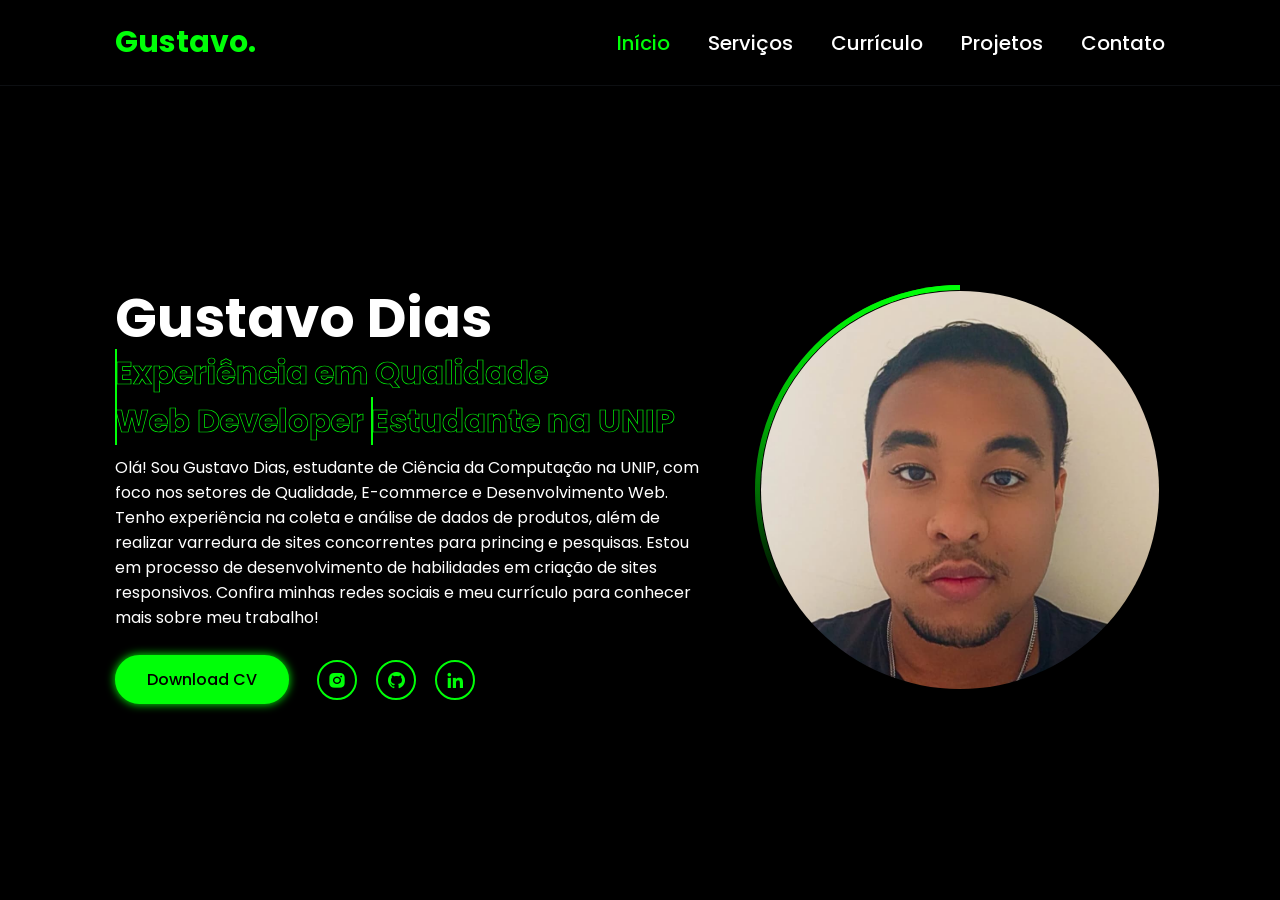
==== commit 699d117e: "14/11 - 14:37" ====
--- a/index.html
+++ b/index.html
@@ -63,12 +63,11 @@
             <h1>Gustavo Dias</h1>
             <h2>
                 <span style="--i:1" data-text="Experiência em Qualidade">Experiência em Qualidade</span>
-                <span style="--i:2" data-text="Web Designer">Web Designer</span>
+                <span style="--i:2" data-text="Web Developer">Web Developer</span>
                 <span style="--i:3" data-text="Estudante na UNIP">Estudante na UNIP</span>
             </h2>
             <p>Olá! Sou Gustavo Dias, estudante de Ciência da Computação na UNIP, com foco nos setores de Qualidade,
-                E-commerce e Web
-                Design. Tenho experiência na coleta e análise de dados de produtos, além de realizar varredura de sites
+                E-commerce e Desenvolvimento Web. Tenho experiência na coleta e análise de dados de produtos, além de realizar varredura de sites
                 concorrentes para princing e pesquisas. Estou em processo de desenvolvimento de habilidades em
                 criação de sites responsivos. Confira minhas redes sociais e meu currículo para conhecer mais sobre meu
                 trabalho!</p>
@@ -517,17 +516,17 @@
                 <!-- Projeto PMESP 2025 - 11 -->
                 <div class="portfolio-detail">
                     <p class="numb">11°</p>
-                    <h3>Projeto PMESP 2025</h3>
-                    <p>Cronograma de estudos interativo para o concurso PMESP 2025. Possui checklist por bloco,
-                        progresso salvo localmente, dark mode, filtros de busca, exportação CSV e layout responsivo com
+                    <h3>Projeto Concursos Público 2025</h3>
+                    <p>Cronograma de estudos interativo para os concursos: PMESP, Capatazia e muito mais. O projeto está em andamento porém possui checklist por bloco,
+                        progresso salvo localmente, dark mode, filtros de busca, exportação CSV, anotação e layout responsivo com
                         menu mobile. Ideal para organizar 8 semanas de preparação completa.</p>
                     <div class="tech">
                         <p>Para saber mais, clique no link abaixo.</p>
                     </div>
                     <div class="live-github">
-                        <a href="https://gustavodiasdeoliveira.github.io/Projeto-PMESP-2025/" target="_blank"><i
-                                class="bx bx-link"></i><span>Link do projeto</span></a>
-                        <a href="https://github.com/GustavoDiasdeOliveira/Projeto-PMESP-2025" target="_blank"><i
+                        <a href="https://gustavodiasdeoliveira.github.io/gerenciadorConcursoPublico/" target="_blank"><i
+                                class="bx bx-link"></i><span>Link do Projeto</span></a>
+                        <a href="https://github.com/GustavoDiasdeOliveira/gerenciadorConcursoPublico" target="_blank"><i
                                 class="bx bxl-github"></i><span>Repositório Github</span></a>
                     </div>
                 </div>
@@ -608,7 +607,7 @@
 
                         <!-- Imagem 11 -->
                         <div class="img-item">
-                            <img src="assets/images/pmsp.png">
+                            <img src="assets/images/militar.jpg">
                         </div><!-- img-item -->
 
                         <!-- Imagem 12 -->
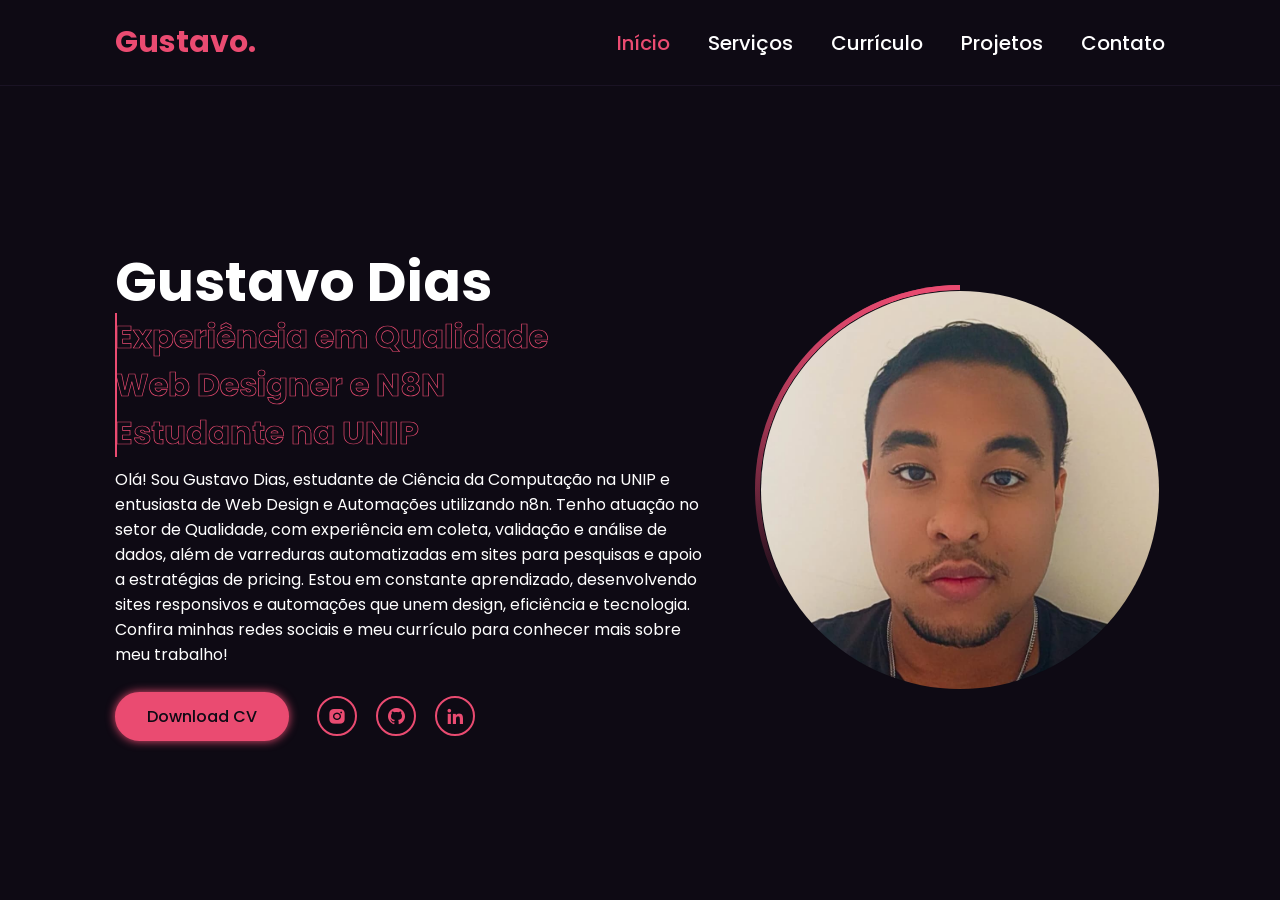
==== commit fd6f3a7e: "31/01/2026 - 17:54" ====
--- a/index.html
+++ b/index.html
@@ -25,7 +25,7 @@
     <link rel="stylesheet" href="https://cdn.jsdelivr.net/npm/bootstrap-icons@1.11.3/font/bootstrap-icons.min.css">
     <!-- FIM BOOTSTRAP ICONS -->
     <!-- CSS -->
-    <link rel="shortcut icon" href="assets/images/LogoZ.png" type="image/x-icon">
+    <link rel="shortcut icon" href="assets/images/LOGO_G-Photoroom-transformed.png" type="image/x-icon">
     <link rel="stylesheet" href="assets/css/style.css">
     <title>Portfólio | Gustavo Dias</title>
 </head>
@@ -63,16 +63,16 @@
             <h1>Gustavo Dias</h1>
             <h2>
                 <span style="--i:1" data-text="Experiência em Qualidade">Experiência em Qualidade</span>
-                <span style="--i:2" data-text="Web Developer">Web Developer</span>
+                <span style="--i:2" data-text="Web Designer e N8N">Web Designer e N8N</span>
                 <span style="--i:3" data-text="Estudante na UNIP">Estudante na UNIP</span>
             </h2>
-            <p>Olá! Sou Gustavo Dias, estudante de Ciência da Computação na UNIP, com foco nos setores de Qualidade,
-                E-commerce e Desenvolvimento Web. Tenho experiência na coleta e análise de dados de produtos, além de realizar varredura de sites
-                concorrentes para princing e pesquisas. Estou em processo de desenvolvimento de habilidades em
-                criação de sites responsivos. Confira minhas redes sociais e meu currículo para conhecer mais sobre meu
-                trabalho!</p>
+            <p>Olá! Sou Gustavo Dias, estudante de Ciência da Computação na UNIP e entusiasta de Web Design e Automações
+                utilizando n8n. Tenho atuação no setor de Qualidade, com experiência em coleta, validação e análise de
+                dados, além de varreduras automatizadas em sites para pesquisas e apoio a estratégias de pricing. Estou
+                em constante aprendizado, desenvolvendo sites responsivos e automações que unem design, eficiência e
+                tecnologia. Confira minhas redes sociais e meu currículo para conhecer mais sobre meu trabalho!</p>
             <div class="btn-sci">
-                <a href="dowload/Currículo 2025.pdf" class="btn" id="download-btn">Download CV</a>
+                <a href="dowload/Gustavo Dias de Oliveira.pdf" class="btn" id="download-btn">Download CV</a>
                 <div class="sci">
                     <a href="https://www.instagram.com/gustavodevfront/" title="Instagram"><i
                             class='bx bxl-instagram-alt'></i></a>
@@ -106,8 +106,9 @@
                     <a href="#"><i class="bx bx-arrow-back"></i></a>
                 </div><!-- icon -->
                 <h3>Web Designer</h3>
-                <p>HTML5, CSS3, Bootstrap, JavaScript, SQL, Figma, UI/UX, Git e GitHub. Soft Skills: Aprendizado
-                    Contínuo, Empatia, Resolução de Problemas, Adaptabilidade, Trabalho em Equipe e Organização.
+                <p>Criação de landing pages responsivas, com foco em usabilidade e conversão. Desenvolvimento com HTML,
+                    CSS, JavaScript, WordPress e Elementor, além de prototipação no Figma e versionamento com
+                    Git/GitHub.
                 </p>
             </div><!-- services-box -->
 
@@ -117,11 +118,10 @@
                     <i class='bx bx-bar-chart-alt-2'></i>
                     <a href="#"><i class="bx bx-arrow-back"></i></a>
                 </div><!-- icon -->
-                <h3>Setor de Qualidade</h3>
-                <p>Atuação na validação e controle da qualidade dos dados, varredura de sites, análise de padrões e
-                    inconsistências, automação de processos e apoio à inteligência de negócios por meio de pesquisas e
-                    relatórios analíticos. Experiência com o ZROBOT para extração de Preços Online em Sites e
-                    Aplicativos</p>
+                <h3>Automações n8n</h3>
+                <p>Desenvolvimento de automações inteligentes utilizando n8n, integrando APIs e sistemas como WhatsApp e
+                    Google Sheets. Criação de fluxos automatizados por eventos ou agendamentos, envio automático de
+                    mensagens, cartões e otimização de tarefas operacionais.</p>
             </div><!-- services-box -->
 
             <!-- 3º serviço -->
@@ -130,9 +130,10 @@
                     <i class='bx bx-certification'></i>
                     <a href="#"><i class="bx bx-arrow-back"></i></a>
                 </div><!-- icon -->
-                <h3>Certificados</h3>
-                <p>Santander Tech - HTML, CSS, Git e Versionamento, Lógica de Programação com JavaScript,
-                    Desenvolvimento Web Básico com JavaScript, Figma para Devs (Ada Tech), Imersão Front-end (Alura)
+                <h3>Qualidade & Dados</h3>
+                <p>Atuação no controle e validação da qualidade de dados, com varreduras automatizadas em sites e
+                    aplicações, data cleansing, análise de padrões e apoio a estratégias de pricing e inteligência de
+                    mercado, garantindo informações confiáveis para tomada de decisão.
                 </p>
             </div><!-- services-box -->
             <br><br><br><br><br>
@@ -145,55 +146,66 @@
             <div class="resume-box">
                 <h2>Por que <span>me contratar?</span></h2>
                 <p class="desc">
-                    Focado em resultados, com experiência em coleta e análise de dados, incluindo varreduras de sites
-                    para estratégias de precificação. Atento aos detalhes, criativo, focado nos resultados, pró-ativo e
-                    dedicado
-                    à melhoria contínua da equipe.
+                    Focado em resultados, atuando como Web Designer e entusiasta em automações, com experiência em
+                    coleta e análise de dados, incluindo varreduras automatizadas de sites para estratégias de
+                    precificação. Perfil analítico, criativo e proativo, com foco em melhoria contínua e eficiência dos
+                    processos.
                 </p>
                 <button class="resume-btn active">Experiência</button>
-                <button class="resume-btn">Educação</button>
+                <button class="resume-btn">Certificados</button>
                 <button class="resume-btn">Habilidades</button>
                 <button class="resume-btn">Sobre Mim</button>
             </div><!-- resume-box -->
 
             <div class="resume-box">
                 <div class="resume-detail experience active">
-                    <h2 class="heading">Minha <span>Experiência</span></h2>
-                    <p class="desc">
-                        Estagiário de Qualidade — Zukkin – Inteligência de Preços (Mar/2024 - Mai/2025)
-                    </p>
-                    <div class="resume-list">
-                        <div class="resume-item">
-                            <p>Responsável pela validação e controle da qualidade dos dados, assegurando integridade e
-                                consistência para a inteligência de mercado, com apoio em relatórios analíticos através
-                                de pricing e pesquisas.</p>
-                        </div>
-
-                        <div class="resume-item">
-                            <p>Utilização do ZROBOT, para realizar varreduras automatizadas em sites e aplicativos,
-                                coletando grandes volumes de dados via sistema
-                                interno da empresa. Aplicação de técnicas de data cleansing para garantir a usabilidade,
-                                padronização e confiabilidade das informações obtidas.</p>
-                        </div>
-
-                        <div class="resume-item">
-                            <p>Análises voltadas à identificação de padrões e inconsistências, contribuindo para a
-                                otimização de processos internos e definição de estratégias de precificação mais
-                                eficientes.</p>
-                        </div>
-
-                        <div class="resume-item">
-                            <p>Desenvolvimento de aplicações para automação de tarefas operacionais e aplicação de
-                                metodologias de análise de dados, aprimorando a precisão das soluções e auxiliando na
-                                tomada de decisões estratégicas.</p>
-                        </div>
-
-                    </div><!-- resume-list -->
+                    <div class="resume-conteudo">
+                        <h2 class="heading">Minhas <span>Experiências</span></h2>
+                        <p class="desc">
+                            Estagiário de Qualidade — Zukkin – Inteligência de Preços (Mar/2024 - Mai/2025)
+                        </p>
+                        <div class="resume-list">
+                            <div class="resume-item">
+                                <p>Responsável pela validação e controle da qualidade de dados, garantindo integridade e
+                                    consistência para inteligência de mercado. Atuação em pricing e pesquisas, com
+                                    varreduras automatizadas via ZROBOT para coleta massiva de dados. </p>
+                            </div>
+
+                            <div class="resume-item">
+                                <p>Aplicação de data cleansing, análise de padrões e inconsistências, automação de
+                                    tarefas
+                                    operacionais e apoio à definição de estratégias de precificação e tomada de decisão.
+                                </p>
+                            </div>
+
+                        </div><!-- resume-list -->
+                    </div>
+                    <div class="resume-conteudo">
+                        <p class="desc">
+                            Estagiário de TI - Suporte - Mar Brasil (Dez/2025 - No momento)
+                        </p>
+                        <div class="resume-list">
+                            <div class="resume-item">
+                                <p>Atendimento de suporte técnico aos colaboradores, atuando em demandas de hardware,
+                                    software e rede, além do apoio na configuração, manutenção e atualização de
+                                    computadores e periféricos.</p>
+                            </div>
+
+                            <div class="resume-item">
+                                <p>Apoio em atividades de monitoramento e testes de sistemas, suporte às rotinas de TI e
+                                    contribuição para melhorias internas e organização dos recursos tecnológicos
+                                </p>
+                            </div>
+
+                        </div><!-- resume-list -->
+                    </div>
                 </div><!-- resume-detail -->
 
 
-                <div class="resume-detail education">
-                    <h2 class="heading">Minha <span>Educação</span></h2>
+
+
+                <div class="resume-detail education" id="education">
+                    <h2 class="heading">Meus <span>Certificados</span></h2>
                     <p class="desc">
                         Bacharelado em Ciências da Computação UNIP – Cursando | Previsão: Dez/2026<br>
                     </p>
@@ -205,6 +217,19 @@
                             <p class="company">Ada Tech</p>
                             <p> HTML, CSS, Git e Versionamento, Lógica de Programação com JavaScript Básico,
                                 Desenvolvimento Web Básico com JavaScript, Figma para Devs</p>
+                        </div>
+
+                        <div class="resume-item">
+                            <p class="year">2026</p>
+                            <h3>Imersão Automação n8n </h3>
+                            <p class="company">Hashtag</p>
+                            <p> Criação de fluxos automatizados com n8n
+                                Integração de Agentes de IA e de APIs
+                                (WhatsApp, Google Sheets)
+                                Automações orientadas a eventos e
+                                agendamentos.
+                                Envio automático de mensagens e cartões
+                                via WhatsApp.</p>
                         </div>
 
                         <div class="resume-item">
@@ -259,17 +284,30 @@
                     <h2 class="heading">Minhas <span>habilidades</span></h2>
                     <div class="resume-list">
                         <div class="resume-item">
-                            <p class="company"><strong>Hard Skills</strong></p>
-                            <p>Conhecimentos básicos em HTML, CSS, JavaScript, Bootstrap, Git, SQL e Figma. Experiência
-                                prática em varreduras, análise e coleta automatizada de informações para garantir
-                                qualidade e precisão nos projetos.</p>
+                            <p class="company"><strong>Hard Skills — Desenv. & Automações</strong></p>
+                            <p>HTML, CSS, JavaScript (básico), Bootstrap, Git e GitHub (versionamento), figma para devs
+                                (prototipação), SQL (consultas básicas), criação de sites responsivos e landing pages.
+                                Automações com n8n (fluxos, eventos e integrações)</p>
                         </div><!-- resume-item -->
 
                         <div class="resume-item">
-                            <p class="company"><strong>Soft Skills</strong></p>
-                            <p>Proatividade, adaptabilidade e comprometimento com soluções práticas e análise de dados.
-                                Comunicação clara e trabalho em equipe. Experiência em gerenciar informações e manter
-                                site funcional e atualizado como parte da rotina de trabalho.</p>
+                            <p class="company"><strong>Hard Skills — Dados & Qualidade</strong></p>
+                            <p>Coleta e análise de dados, automatizadas de sites, data cleansing e padronização de
+                                informações, Apoio a estratégias de precificação, garantia de qualidade e consistência
+                                dos dados</p>
+                        </div><!-- resume-item -->
+
+                        <div class="resume-item">
+                            <p class="company"><strong>Soft Skills — Perfil Profissional</strong></p>
+                            <p>Proatividade e adaptabilidade, pensamento analítico e foco em resultados, comunicação
+                                clara e trabalho em equipe, organização e atenção aos detalhes, comprometimento com
+                                melhoria contínua</p>
+                        </div><!-- resume-item -->
+
+                        <div class="resume-item">
+                            <p class="company"><strong>Soft Skills — Rotina & Responsabilidade</strong></p>
+                            <p>Gestão e atualização de sites, organização de informações e processos, cumprimento de
+                                prazos, facilidade em aprender novas tecnologias,</p>
                         </div><!-- resume-item -->
                     </div><!-- resume-list -->
                 </div><!-- resume-detail -->
@@ -277,12 +315,11 @@
                 <div class="resume-detail about">
                     <h2 class="heading">Sobre <span>Mim.</span></h2>
                     <p class="desc">
-                        Estudante de Ciência da Computação (6º semestre na UNIP), com experiência no setor de qualidade
-                        e interesse em Desenvolvimento Web. Atuei por 1 ano e 2 meses na Zukkin, com foco em análise de
-                        dados, varreduras de sites, pesquisa de preços usando o sistema da empresa. Conhecimentos em
-                        HTML,
-                        CSS, JavaScript, Bootstrap, Git, SQL e Figma.
-                        Proativo, adaptável e focado em resultados.
+                        Estudante de Ciência da Computação (7º semestre na UNIP), com experiência no setor de Qualidade
+                        e foco em Web Design e Automações. Atuei por 1 ano e 2 meses na Zukkin com análise de dados,
+                        varreduras automatizadas de sites e pesquisas de preços. Atualmente sou Estagiário de TI Suporte
+                        na Mar Brasil. Conhecimentos em HTML, CSS, JavaScript, Bootstrap, Git, SQL, Figma e n8n.
+                        Proativo, adaptável e orientado a resultados.
                     </p>
 
                     <div class="info-grid">
@@ -311,7 +348,7 @@
                         </div>
 
                         <div>
-                            <strong>Experiência </strong> 1 ano e 2 meses
+                            <strong>Área </strong> Web Designer & Automações
                         </div>
 
                         <div>
@@ -517,8 +554,10 @@
                 <div class="portfolio-detail">
                     <p class="numb">11°</p>
                     <h3>Projeto Concursos Público 2025</h3>
-                    <p>Cronograma de estudos interativo para os concursos: PMESP, Capatazia e muito mais. O projeto está em andamento porém possui checklist por bloco,
-                        progresso salvo localmente, dark mode, filtros de busca, exportação CSV, anotação e layout responsivo com
+                    <p>Cronograma de estudos interativo para os concursos: PMESP, Capatazia e muito mais. O projeto está
+                        em andamento porém possui checklist por bloco,
+                        progresso salvo localmente, dark mode, filtros de busca, exportação CSV, anotação e layout
+                        responsivo com
                         menu mobile. Ideal para organizar 8 semanas de preparação completa.</p>
                     <div class="tech">
                         <p>Para saber mais, clique no link abaixo.</p>
@@ -536,7 +575,8 @@
                     <p class="numb">12°</p>
                     <h3>Ciber Prime</h3>
                     <p>Uma Landing Page responsiva de uma empresa com objetivo de transformamos suas ideias em soluções
-                        digitais. Criação de sites, landing pages e inteligência de mercado. Levando seus negócios para o
+                        digitais. Criação de sites, landing pages e inteligência de mercado. Levando seus negócios para
+                        o
                         próximo nível digital.</p>
                     <div class="tech">
                         <p>Para saber mais, clique no link abaixo.</p>
--- a/assets/css/style.css
+++ b/assets/css/style.css
@@ -17,8 +17,8 @@
     --second-bg-color: #323946; */
     /* --bg-color: #0C1022;
     --second-bg-color: #171b2c; */
-    --bg-color: #000000;
-    --second-bg-color: #0d0f12;
+    --bg-color: #0E0A14;
+    --second-bg-color: #1A1324;
     --white-color: #fff;
     --main1-color: #7cf03d;
     --main2-color: #0ef;
@@ -42,9 +42,8 @@
     --color-red-darker-100: #6D0707;
     --color-red-darker-200: #82090D;
 
-    --main-color: #00ff08;
-    --color-green-light-100: #00b205;
-    --color-green-light-200: #007f04;
+    --main-color: #EA4B71;
+
 
     --color-green-50: #00b86a;
     --color-green-100: #006e3f;
@@ -464,13 +463,15 @@
     font-size: 1.6rem;
 }
 
-/* ================== resume ================== */
+/* ================== RESUME ================== */
+
 .resume-container {
     display: grid;
     grid-template-columns: 1fr 2fr;
     gap: 5rem;
 }
 
+/* ================== BOX ================== */
 .resume-box h2 {
     font-size: 4.5rem;
 }
@@ -488,7 +489,7 @@
     text-align: left;
 }
 
-/* resume-btn */
+/* ================== BOTÕES ================== */
 .resume-box .resume-btn {
     width: 100%;
     height: 5rem;
@@ -500,6 +501,12 @@
     margin-bottom: 2rem;
     border-radius: .8rem;
     cursor: pointer;
+    transition: .3s ease;
+}
+
+.resume-box .resume-btn:hover {
+    border-color: var(--main-color);
+    color: var(--main-color);
 }
 
 .resume-box .resume-btn.active {
@@ -507,37 +514,36 @@
     color: var(--main-color);
 }
 
-/* fim resume-btn */
-
+/* ================== CONTEÚDO ================== */
 .resume-detail {
     display: none;
 }
 
 .resume-detail.active {
     display: block;
-}
-
+    max-height: 64.1rem; /* controla quando aparece a rolagem */
+    overflow-y: auto;
+    padding-right: 1rem;
+}
+
+#education {
+    max-height: 64rem;
+}
+
+/* ================== TÍTULO ================== */
 .resume-box .heading {
     font-size: 3.5rem;
     text-align: left;
 }
 
-/* Container com barra de rolagem vertical */
+/* ================== LISTA ================== */
 .resume-list {
     display: grid;
     grid-template-columns: repeat(auto-fit, minmax(30rem, 1fr));
     gap: 2rem;
-    max-height: 45rem;
-    overflow-y: auto;
-    padding-right: 1rem;
-    /* Espaço para a scrollbar */
-    scrollbar-width: thin;
-    /* Firefox */
-    scrollbar-color: var(--main-color) transparent;
-    /* Firefox */
-}
-
-
+}
+
+/* ================== ITEM ================== */
 .resume-list .resume-item {
     background: var(--second-bg-color);
     border-radius: .8rem;
@@ -548,6 +554,12 @@
     justify-content: center;
 }
 
+/* ================== TEXTOS ================== */
+.resume-item p {
+    font-size: 1.5rem;
+    line-height: 1.6;
+}
+
 .resume-item .year {
     color: var(--main-color);
 }
@@ -568,11 +580,55 @@
     position: absolute;
     top: 50%;
     transform: translateY(-50%);
-    padding: .5rem;
+    width: .8rem;
+    height: .8rem;
     background: var(--main-color);
     border-radius: 50%;
-    margin-left: -2rem;
-}
+    left: -2rem;
+}
+
+/* ================== SCROLLBAR ================== */
+/* Chrome / Edge */
+.resume-detail::-webkit-scrollbar {
+    width: 6px;
+}
+
+.resume-detail::-webkit-scrollbar-thumb {
+    background-color: var(--main-color);
+    border-radius: 10px;
+}
+
+.resume-detail::-webkit-scrollbar-track {
+    background: transparent;
+}
+
+/* Firefox */
+.resume-detail {
+    scrollbar-width: thin;
+    scrollbar-color: var(--main-color) transparent;
+}
+
+/* ================== RESPONSIVO ================== */
+@media (max-width: 991px) {
+    .resume-container {
+        grid-template-columns: 1fr;
+    }
+
+    .resume-detail.active {
+        max-height: 50rem;
+    }
+}
+
+@media (max-width: 600px) {
+    .resume-list {
+        grid-template-columns: 1fr;
+    }
+
+    .resume-detail.active {
+        max-height: 45rem;
+    }
+}
+
 
 .info-grid {
     display: grid;
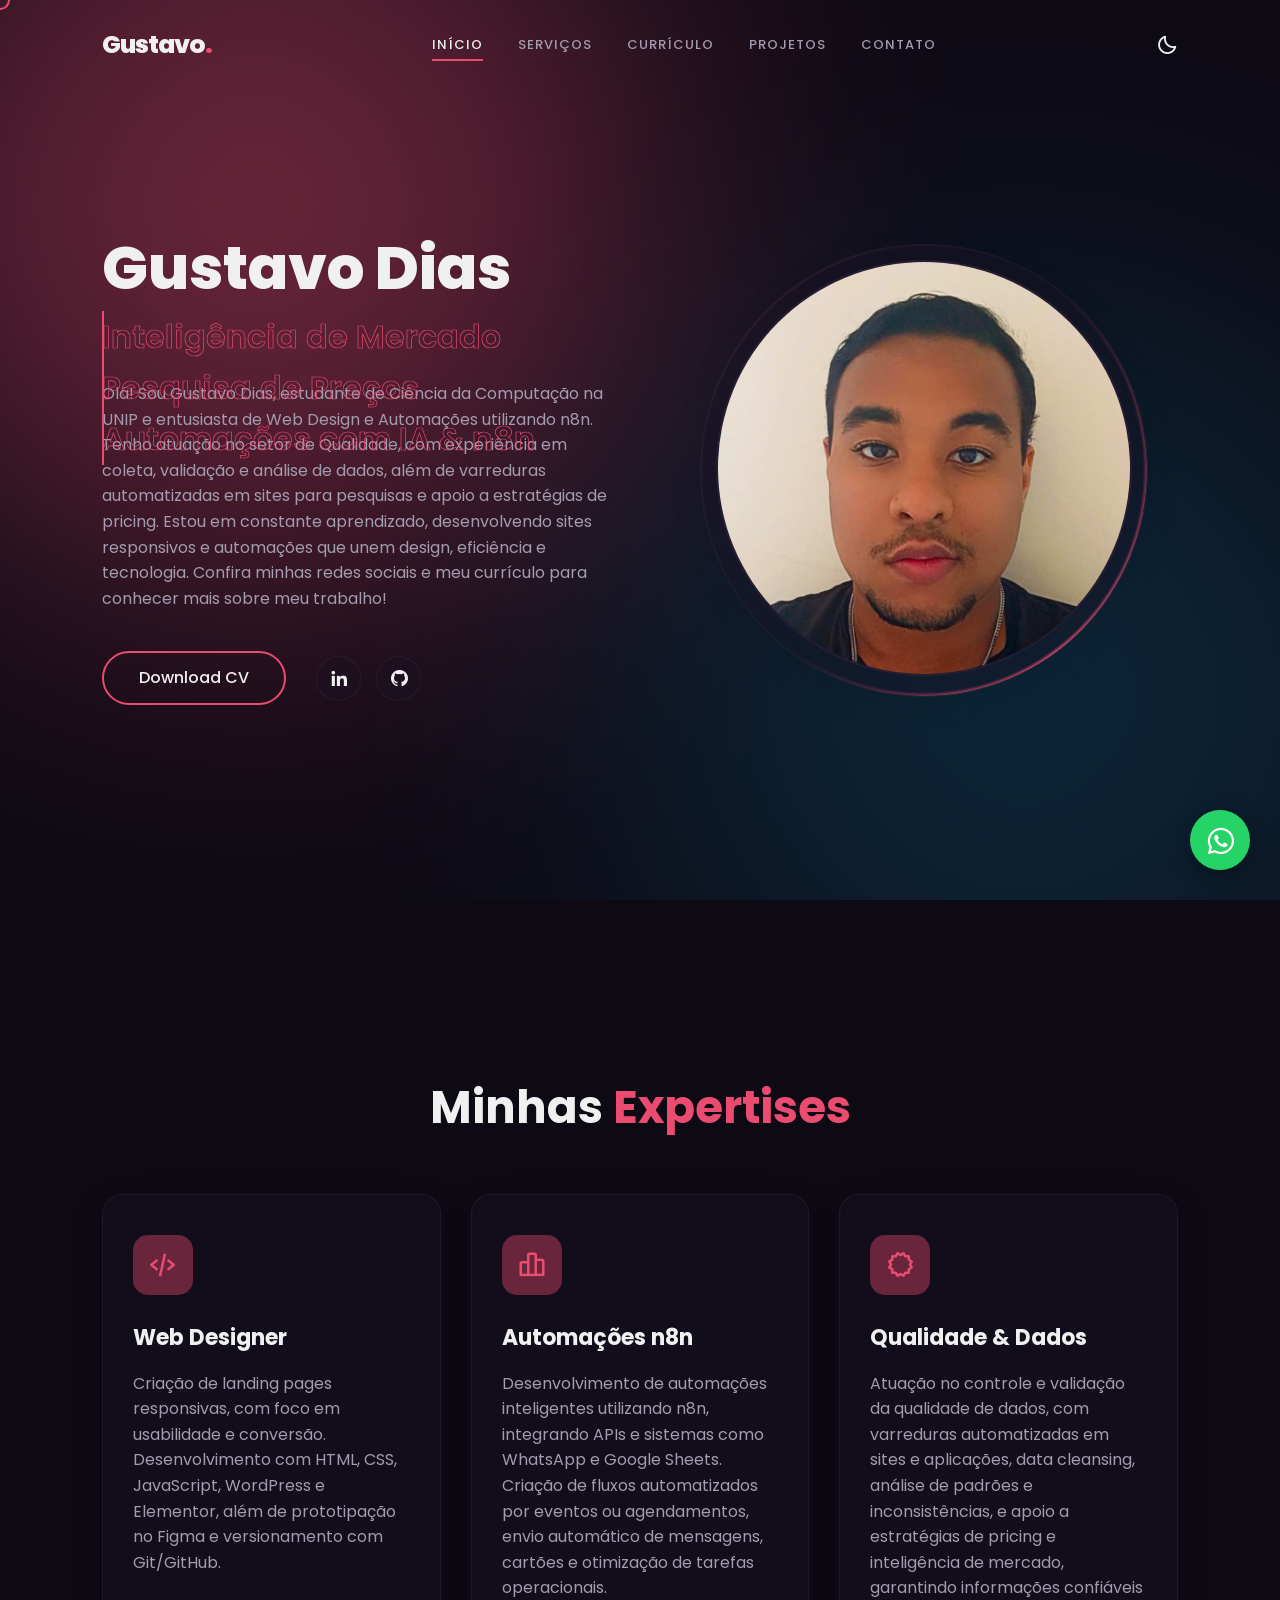
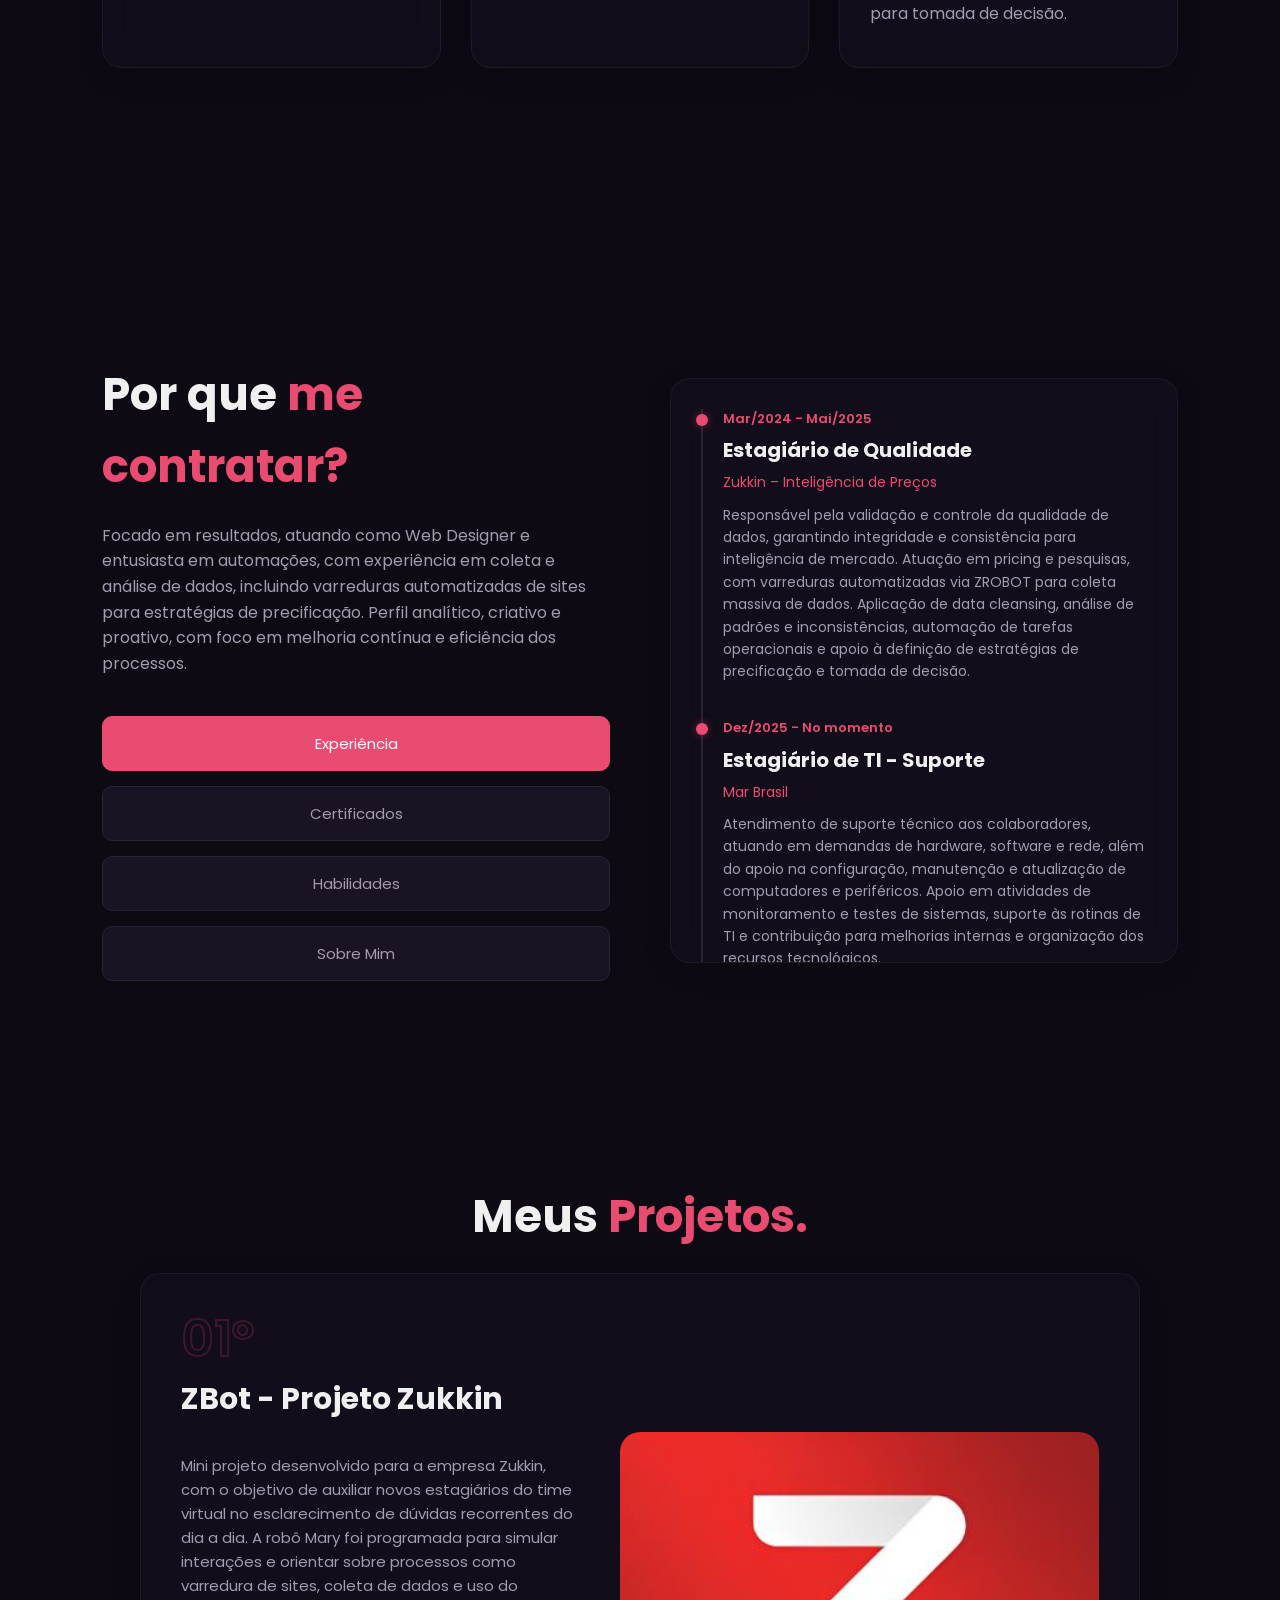
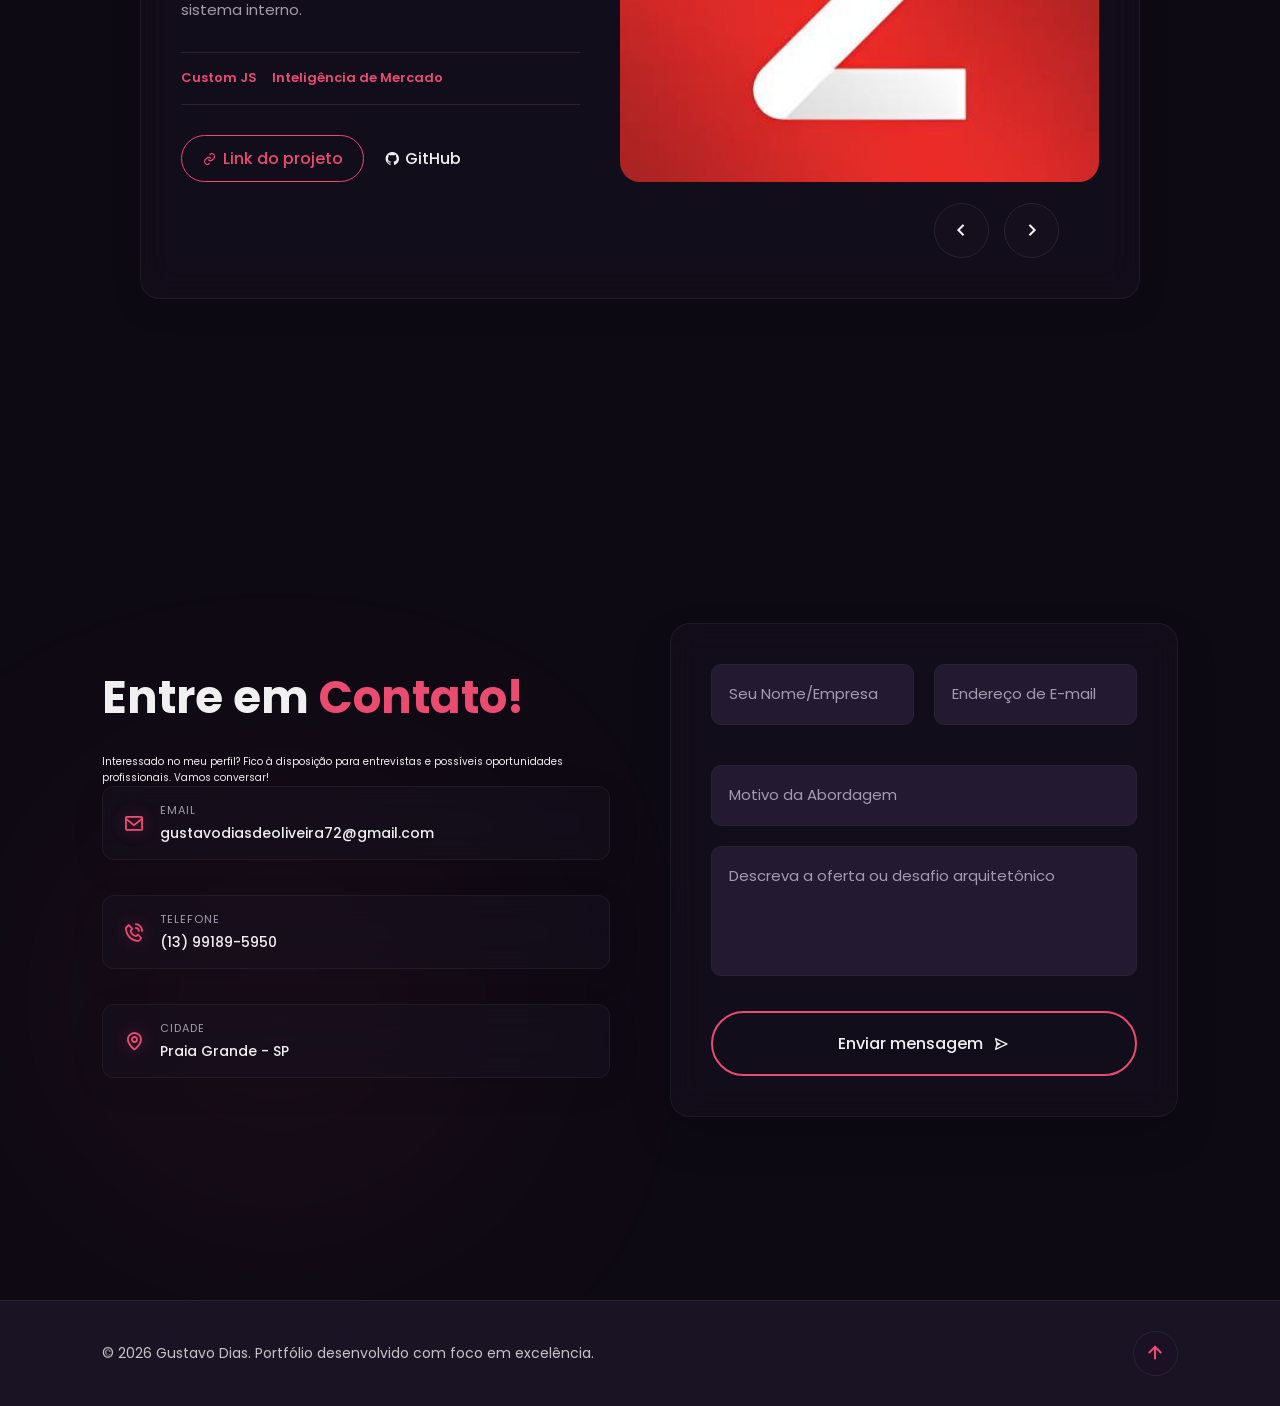
==== commit e70acc08: "11/04/2026" ====
--- a/index.html
+++ b/index.html
@@ -4,720 +4,622 @@
 <head>
     <meta charset="UTF-8">
     <meta name="viewport" content="width=device-width, initial-scale=1.0">
-    <!-- box icons -->
+    <title>Portfólio | Gustavo Dias</title>
+    
+    <link rel="shortcut icon" href="assets/images/LOGO_G-Photoroom-transformed.png" type="image/x-icon">
+    
+    <!-- BOX ICONS -->
     <link href="https://unpkg.com/boxicons@2.1.4/css/boxicons.min.css" rel="stylesheet" />
-    <!-- BOOTSTRAP ICONS -->
-    <!-- Linking Google fonts for icons -->
-    <link rel="stylesheet"
-        href="https://fonts.googleapis.com/css2?family=Material+Symbols+Rounded:opsz,wght,FILL,GRAD@24,400,0,0" />
-    <!-- Linking SwiperJS CSS -->
-    <link rel="stylesheet" href="https://cdn.jsdelivr.net/npm/swiper@11/swiper-bundle.min.css">
-    <!-- META TAG DE VIEWPORT -->
-    <meta name="viewport" content="width=device-width, initial-scale=1.0">
+    
     <!-- GOOGLE FONTS -->
     <link rel="preconnect" href="https://fonts.googleapis.com">
     <link rel="preconnect" href="https://fonts.gstatic.com" crossorigin>
-    <link
-        href="https://fonts.googleapis.com/css2?family=Poppins:ital,wght@0,100;0,200;0,300;0,400;0,500;0,600;0,700;0,800;0,900;1,100;1,200;1,300;1,400;1,500;1,600;1,700;1,800;1,900&display=swap"
-        rel="stylesheet">
-    <!-- FIM GOOGLE FONTS -->
-    <!-- BOOTSTRAP ICONS -->
-    <link rel="stylesheet" href="https://cdn.jsdelivr.net/npm/bootstrap-icons@1.11.3/font/bootstrap-icons.min.css">
-    <!-- FIM BOOTSTRAP ICONS -->
+    <link href="https://fonts.googleapis.com/css2?family=Poppins:wght@300;400;500;600;700;800&display=swap" rel="stylesheet">
+    
     <!-- CSS -->
-    <link rel="shortcut icon" href="assets/images/LOGO_G-Photoroom-transformed.png" type="image/x-icon">
     <link rel="stylesheet" href="assets/css/style.css">
-    <title>Portfólio | Gustavo Dias</title>
 </head>
 
 <body>
-    <!--header-->
-    <header class="active">
-        <a href="index.html" class="logo">Gustavo.</a>
-
-        <i class="bx bx-menu" id="menu-icon"></i>
-
-        <nav>
-            <a href="#" class="active">Início</a>
-            <a href="#">Serviços</a>
-            <a href="#">Currículo</a>
-            <a href="#">Projetos</a>
-            <a href="#">Contato</a>
-
-        </nav><!-- nav -->
-    </header><!-- /header-->
-
-    <!-- bars background-->
-    <div class="bars-box active">
-        <div class="bar" style="--i:6"></div>
-        <div class="bar" style="--i:5"></div>
-        <div class="bar" style="--i:4"></div>
-        <div class="bar" style="--i:3"></div>
-        <div class="bar" style="--i:2"></div>
-        <div class="bar" style="--i:1"></div>
-    </div><!-- bars background-->
-
-    <!--home section-->
-    <section class="home active">
-        <div class="home-detail">
-            <h1>Gustavo Dias</h1>
-            <h2>
-                <span style="--i:1" data-text="Experiência em Qualidade">Experiência em Qualidade</span>
-                <span style="--i:2" data-text="Web Designer e N8N">Web Designer e N8N</span>
-                <span style="--i:3" data-text="Estudante na UNIP">Estudante na UNIP</span>
-            </h2>
-            <p>Olá! Sou Gustavo Dias, estudante de Ciência da Computação na UNIP e entusiasta de Web Design e Automações
-                utilizando n8n. Tenho atuação no setor de Qualidade, com experiência em coleta, validação e análise de
-                dados, além de varreduras automatizadas em sites para pesquisas e apoio a estratégias de pricing. Estou
-                em constante aprendizado, desenvolvendo sites responsivos e automações que unem design, eficiência e
-                tecnologia. Confira minhas redes sociais e meu currículo para conhecer mais sobre meu trabalho!</p>
-            <div class="btn-sci">
-                <a href="dowload/Gustavo Dias de Oliveira.pdf" class="btn" id="download-btn">Download CV</a>
-                <div class="sci">
-                    <a href="https://www.instagram.com/gustavodevfront/" title="Instagram"><i
-                            class='bx bxl-instagram-alt'></i></a>
-
-                    <a href="https://github.com/GustavoDiasdeOliveira" title="Github"><i class='bx bxl-github'></i></a>
-
-                    <a href="https://www.linkedin.com/in/gustavo-dias-de-oliveira-615073299/" title="Linkedin"><i
-                            class='bx bxl-linkedin'></i></a>
-                </div><!-- sci -->
-            </div><!-- btn-sci -->
-            <br><br>
-        </div><!-- home-detail -->
-
-        <div class="home-img">
-            <div class="img-box">
-                <div class="img-item">
-                    <img src="assets/images/Foto2.jpg" alt="">
-                </div><!-- img-item -->
-            </div><!-- img-box -->
-        </div><!-- home-img -->
-    </section>
-
-    <!-- seção de serviços -->
-    <section class="services">
-        <h2 class="heading">Meus <span>Serviços</span></h2>
-        <div class="services-container">
-            <!-- 1º serviço -->
-            <div class="services-box">
-                <div class="icon">
-                    <i class='bx bx-code-alt'></i>
-                    <a href="#"><i class="bx bx-arrow-back"></i></a>
-                </div><!-- icon -->
-                <h3>Web Designer</h3>
-                <p>Criação de landing pages responsivas, com foco em usabilidade e conversão. Desenvolvimento com HTML,
-                    CSS, JavaScript, WordPress e Elementor, além de prototipação no Figma e versionamento com
-                    Git/GitHub.
-                </p>
-            </div><!-- services-box -->
-
-            <!-- 2º serviço -->
-            <div class="services-box">
-                <div class="icon">
-                    <i class='bx bx-bar-chart-alt-2'></i>
-                    <a href="#"><i class="bx bx-arrow-back"></i></a>
-                </div><!-- icon -->
-                <h3>Automações n8n</h3>
-                <p>Desenvolvimento de automações inteligentes utilizando n8n, integrando APIs e sistemas como WhatsApp e
-                    Google Sheets. Criação de fluxos automatizados por eventos ou agendamentos, envio automático de
-                    mensagens, cartões e otimização de tarefas operacionais.</p>
-            </div><!-- services-box -->
-
-            <!-- 3º serviço -->
-            <div class="services-box">
-                <div class="icon">
-                    <i class='bx bx-certification'></i>
-                    <a href="#"><i class="bx bx-arrow-back"></i></a>
-                </div><!-- icon -->
-                <h3>Qualidade & Dados</h3>
-                <p>Atuação no controle e validação da qualidade de dados, com varreduras automatizadas em sites e
-                    aplicações, data cleansing, análise de padrões e apoio a estratégias de pricing e inteligência de
-                    mercado, garantindo informações confiáveis para tomada de decisão.
-                </p>
-            </div><!-- services-box -->
-            <br><br><br><br><br>
-        </div><!-- services-container -->
-    </section><!-- seção de serviços -->
-
-    <!-- resume section -->
-    <section class="resume ">
-        <div class="resume-container">
-            <div class="resume-box">
-                <h2>Por que <span>me contratar?</span></h2>
-                <p class="desc">
-                    Focado em resultados, atuando como Web Designer e entusiasta em automações, com experiência em
-                    coleta e análise de dados, incluindo varreduras automatizadas de sites para estratégias de
-                    precificação. Perfil analítico, criativo e proativo, com foco em melhoria contínua e eficiência dos
-                    processos.
-                </p>
-                <button class="resume-btn active">Experiência</button>
-                <button class="resume-btn">Certificados</button>
-                <button class="resume-btn">Habilidades</button>
-                <button class="resume-btn">Sobre Mim</button>
-            </div><!-- resume-box -->
-
-            <div class="resume-box">
-                <div class="resume-detail experience active">
-                    <div class="resume-conteudo">
-                        <h2 class="heading">Minhas <span>Experiências</span></h2>
-                        <p class="desc">
-                            Estagiário de Qualidade — Zukkin – Inteligência de Preços (Mar/2024 - Mai/2025)
-                        </p>
-                        <div class="resume-list">
-                            <div class="resume-item">
-                                <p>Responsável pela validação e controle da qualidade de dados, garantindo integridade e
-                                    consistência para inteligência de mercado. Atuação em pricing e pesquisas, com
-                                    varreduras automatizadas via ZROBOT para coleta massiva de dados. </p>
-                            </div>
-
-                            <div class="resume-item">
-                                <p>Aplicação de data cleansing, análise de padrões e inconsistências, automação de
-                                    tarefas
-                                    operacionais e apoio à definição de estratégias de precificação e tomada de decisão.
-                                </p>
-                            </div>
-
-                        </div><!-- resume-list -->
-                    </div>
-                    <div class="resume-conteudo">
-                        <p class="desc">
-                            Estagiário de TI - Suporte - Mar Brasil (Dez/2025 - No momento)
-                        </p>
-                        <div class="resume-list">
-                            <div class="resume-item">
-                                <p>Atendimento de suporte técnico aos colaboradores, atuando em demandas de hardware,
-                                    software e rede, além do apoio na configuração, manutenção e atualização de
-                                    computadores e periféricos.</p>
-                            </div>
-
-                            <div class="resume-item">
-                                <p>Apoio em atividades de monitoramento e testes de sistemas, suporte às rotinas de TI e
-                                    contribuição para melhorias internas e organização dos recursos tecnológicos
-                                </p>
-                            </div>
-
-                        </div><!-- resume-list -->
-                    </div>
-                </div><!-- resume-detail -->
-
-
-
-
-                <div class="resume-detail education" id="education">
-                    <h2 class="heading">Meus <span>Certificados</span></h2>
-                    <p class="desc">
-                        Bacharelado em Ciências da Computação UNIP – Cursando | Previsão: Dez/2026<br>
-                    </p>
-
-                    <div class="resume-list">
-                        <div class="resume-item">
-                            <p class="year">2024</p>
-                            <h3>Santander</h3>
-                            <p class="company">Ada Tech</p>
-                            <p> HTML, CSS, Git e Versionamento, Lógica de Programação com JavaScript Básico,
-                                Desenvolvimento Web Básico com JavaScript, Figma para Devs</p>
-                        </div>
-
-                        <div class="resume-item">
-                            <p class="year">2026</p>
-                            <h3>Imersão Automação n8n </h3>
-                            <p class="company">Hashtag</p>
-                            <p> Criação de fluxos automatizados com n8n
-                                Integração de Agentes de IA e de APIs
-                                (WhatsApp, Google Sheets)
-                                Automações orientadas a eventos e
-                                agendamentos.
-                                Envio automático de mensagens e cartões
-                                via WhatsApp.</p>
-                        </div>
-
-                        <div class="resume-item">
-                            <p class="year">2024</p>
-                            <h3>OneBitCode</h3>
-                            <p class="company">Front-end</p>
-                            <p>HTML: Cabeçalho, Seção inicial, Seção sobre clinica, Seção sobre Restaurantes, Rodapé.
-                                CSS: box model, estilos e fontes; JS: eventos
-                                e interatividade</p>
-                        </div>
-
-                        <div class="resume-item">
-                            <p class="year">2023</p>
-                            <h3>Informática sem segredo </h3>
-                            <p class="company">Hotmart</p>
-                            <p> Word: criação, edição e formatação de documentos. Excel: Planilhas, Formatação,
-                                Fórmulas, Funções, Gráficos, Base de Dados, Tabelas.
-                                Power Point: Slides e animação.
-                            </p>
-                        </div>
-
-                        <div class="resume-item">
-                            <p class="year">2021 - 2023</p>
-                            <h3>Hardware</h3>
-                            <p class="company">Evolutime</p>
-                            <p>Sistema Operacional, Arquitetura de Computadores, Manutenção de Computadores e
-                                Periféricos, Virtualização, Redes e Infraestrutura,
-                                Configuração de Servidores Windows, Sistema Operacional Linux e Robótica para
-                                Iniciantes.
-                            </p>
-                        </div>
-
-                        <div class="resume-item">
-                            <p class="year">2023</p>
-                            <h3>Construct 2D</h3>
-                            <p class="company">Evolutime</p>
-                            <p>O que é um jogo 2D, Arte dentro dos jogos, Pixel Art, Design de level e como produzí-lo e
-                                Eventos dentro do Construct 2</p>
-                        </div>
-
-                        <div class="resume-item">
-                            <p class="year">2023</p>
-                            <h3>Controle Financeiro</h3>
-                            <p class="company">Evolutime</p>
-                            <p>Workshop Controle Financeiro Pessoal, Controle Financeiro Familiar e Planilha de Controle
-                                Financeiro.</p>
-                        </div>
-                    </div>
-                </div><!-- resume-detail -->
-
-                <div class="resume-detail skills">
-                    <h2 class="heading">Minhas <span>habilidades</span></h2>
-                    <div class="resume-list">
-                        <div class="resume-item">
-                            <p class="company"><strong>Hard Skills — Desenv. & Automações</strong></p>
-                            <p>HTML, CSS, JavaScript (básico), Bootstrap, Git e GitHub (versionamento), figma para devs
-                                (prototipação), SQL (consultas básicas), criação de sites responsivos e landing pages.
-                                Automações com n8n (fluxos, eventos e integrações)</p>
-                        </div><!-- resume-item -->
-
-                        <div class="resume-item">
-                            <p class="company"><strong>Hard Skills — Dados & Qualidade</strong></p>
-                            <p>Coleta e análise de dados, automatizadas de sites, data cleansing e padronização de
-                                informações, Apoio a estratégias de precificação, garantia de qualidade e consistência
-                                dos dados</p>
-                        </div><!-- resume-item -->
-
-                        <div class="resume-item">
-                            <p class="company"><strong>Soft Skills — Perfil Profissional</strong></p>
-                            <p>Proatividade e adaptabilidade, pensamento analítico e foco em resultados, comunicação
-                                clara e trabalho em equipe, organização e atenção aos detalhes, comprometimento com
-                                melhoria contínua</p>
-                        </div><!-- resume-item -->
-
-                        <div class="resume-item">
-                            <p class="company"><strong>Soft Skills — Rotina & Responsabilidade</strong></p>
-                            <p>Gestão e atualização de sites, organização de informações e processos, cumprimento de
-                                prazos, facilidade em aprender novas tecnologias,</p>
-                        </div><!-- resume-item -->
-                    </div><!-- resume-list -->
-                </div><!-- resume-detail -->
-
-                <div class="resume-detail about">
-                    <h2 class="heading">Sobre <span>Mim.</span></h2>
-                    <p class="desc">
-                        Estudante de Ciência da Computação (7º semestre na UNIP), com experiência no setor de Qualidade
-                        e foco em Web Design e Automações. Atuei por 1 ano e 2 meses na Zukkin com análise de dados,
-                        varreduras automatizadas de sites e pesquisas de preços. Atualmente sou Estagiário de TI Suporte
-                        na Mar Brasil. Conhecimentos em HTML, CSS, JavaScript, Bootstrap, Git, SQL, Figma e n8n.
-                        Proativo, adaptável e orientado a resultados.
-                    </p>
-
-                    <div class="info-grid">
-                        <div>
-                            <strong>Nome </strong> Gustavo Dias de Oliveira
-                        </div>
-
-                        <div>
-                            <strong>Gênero </strong> Masculino
-                        </div>
-
-                        <div>
-                            <strong>Idade </strong> 21 anos
-                        </div>
-
-                        <div>
-                            <strong>Status </strong> Solteiro
-                        </div>
-
-                        <div>
-                            <strong>Cidade </strong> Praia Grande - SP
-                        </div>
-
-                        <div>
-                            <strong>Nacionalidade </strong> Brasileiro
-                        </div>
-
-                        <div>
-                            <strong>Área </strong> Web Designer & Automações
-                        </div>
-
-                        <div>
-                            <strong>WhatsApp </strong> (+55) 13 99189-5950
-                        </div>
-
-                        <div>
-                            <strong>Email </strong> gustavodiasdeoliveira72@gmail.com
-                        </div>
-
-                        <div>
-                            <strong>Idiomas </strong> Inglês e Espanhol básico
-                        </div>
-                    </div>
-                    <br><br><br><br>
-                </div><!-- resume-detail -->
-                <br><br><br><br>
-            </div><!-- resume-box -->
-            <br><br><br><br>
-        </div><!-- resume-container -->
-    </section><!-- resume section -->
-
-    <!-- portfólio section-->
-    <section class="portfolio">
-        <h2 class="heading">Meus <span>Projetos.</span></h2>
-        <div class="portfolio-container">
-            <div class="portfolio-box">
-                <!-- Zukkin - 01 -->
-                <div class="portfolio-detail active">
-                    <p class="numb">01°</p>
-                    <h3>ZBot - Projeto Zukkin</h3>
-                    <p>Mini projeto desenvolvido para a empresa Zukkin, com o objetivo de auxiliar novos estagiários do
-                        time virtual no esclarecimento de dúvidas recorrentes do dia a dia. A robô Mary foi programada
-                        para simular interações e orientar sobre processos como varredura de sites, coleta de dados e
-                        uso do sistema interno.</p>
-                    <div class="tech">
-                        <p>Para saber mais, clique no link abaixo.</p>
-                    </div>
-                    <div class="live-github">
-                        <a href="https://gustavodiasdeoliveira.github.io/ZBot/varredura.html" target="_blank"><i
-                                class="bx bx-link"></i><span>Link do projeto</span></a>
-                        <a href="https://github.com/GustavoDiasdeOliveira/ZBot" target="_blank"><i
-                                class="bx bxl-github"></i><span>Repositório Github</span></a>
-                    </div>
-                </div>
-
-                <!-- Zukkin - 02 -->
-                <div class="portfolio-detail">
-                    <p class="numb">02°</p>
-                    <h3>Calculadora PP - Projeto Zukkin</h3>
-                    <p>Mini projeto para a empresa Zukkin, voltado ao cálculo de valores mínimos e máximos com base em
-                        30% do peso, ajustando quantidades em gramas, mililitros, e quilogramas.</p>
-                    <div class="tech">
-                        <p>Para saber mais, clique no link abaixo.</p>
-                    </div>
-                    <div class="live-github">
-                        <a href="https://gustavodiasdeoliveira.github.io/Calculadora-PP/" target="_blank"><i
-                                class="bx bx-link"></i><span>Link do projeto</span></a>
-                        <a href="https://github.com/GustavoDiasdeOliveira/Calculadora-PP" target="_blank"><i
-                                class="bx bxl-github"></i><span>Repositório Github</span></a>
-                    </div>
-                </div>
-
-                <!-- Fuel CalculatorX - 03 -->
-                <div class="portfolio-detail">
-                    <p class="numb">03°</p>
-                    <h3>LoginRegister</h3>
-                    <p>Um sistema de login e cadastro funcional, totalmente responsivo e com design moderno. Uma ótima
-                        prática para aprimorar as habilidades em HTML, CSS e JavaScript.</p>
-                    <div class="tech">
-                        <p>Para saber mais, clique no link abaixo.</p>
-                    </div>
-                    <div class="live-github">
-                        <a href="https://gustavodiasdeoliveira.github.io/LoginRegister/" target="_blank"><i
-                                class="bx bx-link"></i><span>Link do projeto</span></a>
-                        <a href="https://github.com/GustavoDiasdeOliveira/LoginRegister" target="_blank"><i
-                                class="bx bxl-github"></i><span>Repositório Github</span></a>
-                    </div>
-                </div>
-
-                <!-- FOOD Restaurantes - 04 -->
-                <div class="portfolio-detail">
-                    <p class="numb">04°</p>
-                    <h3>FOOD Restaurantes</h3>
-                    <p>FOOD Restaurantes é uma landing page moderna e totalmente responsiva, ideal para divulgar
-                        restaurantes e cardápios online, garantindo ótima experiência em qualquer dispositivo.</p>
-                    <div class="tech">
-                        <p>Para saber mais, clique no link abaixo.</p>
-                    </div>
-                    <div class="live-github">
-                        <a href="https://gustavodiasdeoliveira.github.io/FOOD-Restaurantes/" target="_blank"><i
-                                class="bx bx-link"></i><span>Link do projeto</span></a>
-                        <a href="https://github.com/GustavoDiasdeOliveira/FOOD-Restaurantes" target="_blank"><i
-                                class="bx bxl-github"></i><span>Repositório Github</span></a>
-                    </div>
-                </div>
-
-                <!-- Sky Fusion - 05 -->
-                <div class="portfolio-detail">
-                    <p class="numb">05</p>
-                    <h3>Sky Fusion - App de Clima</h3>
-                    <p>Sky Fusion é um aplicativo de clima que oferece previsões precisas e atualizadas, com interface
-                        intuitiva e design moderno para facilitar o acesso às informações meteorológicas em qualquer
-                        lugar.</p>
-                    <div class="tech">
-                        <p>Para saber mais, clique no link abaixo.</p>
-                    </div>
-                    <div class="live-github">
-                        <a href="https://gustavodiasdeoliveira.github.io/Sky-Fusion-App-Clima/" target="_blank"><i
-                                class="bx bx-link"></i><span>Link do projeto</span></a>
-                        <a href="https://github.com/GustavoDiasdeOliveira/Sky-Fusion-App-Clima" target="_blank"><i
-                                class="bx bxl-github"></i><span>Repositório Github</span></a>
-                    </div>
-                </div>
-
-                <!-- The Boys - 06 -->
-                <div class="portfolio-detail">
-                    <p class="numb">06°</p>
-                    <h3>The Boys</h3>
-                    <p>The Boys é uma landing page responsiva inspirada na série The Boys.</p>
-                    <div class="tech">
-                        <p>Para saber mais, clique no link abaixo.</p>
-                    </div>
-                    <div class="live-github">
-                        <a href="https://gustavodiasdeoliveira.github.io/The-Boys/" target="_blank"><i
-                                class="bx bx-link"></i><span>Link do projeto</span></a>
-                        <a href="https://github.com/GustavoDiasdeOliveira/The-Boys" target="_blank"><i
-                                class="bx bxl-github"></i><span>Repositório Github</span></a>
-                    </div>
-                </div>
-
-                <!-- Academia FIT - 07 -->
-                <div class="portfolio-detail">
-                    <p class="numb">07°</p>
-                    <h3>Academia FIT</h3>
-                    <p>Academia FIT é uma landing page responsiva focada em academia, ideal para apresentar serviços,
-                        planos e incentivar a prática de atividades físicas com design moderno e acessível.</p>
-                    <div class="tech">
-                        <p>Para saber mais, clique no link abaixo.</p>
-                    </div>
-                    <div class="live-github">
-                        <a href="https://gustavodiasdeoliveira.github.io/Academia-Fit/" target="_blank"><i
-                                class="bx bx-link"></i><span>Link do projeto</span></a>
-                        <a href="https://github.com/GustavoDiasdeOliveira/Academia-Fit" target="_blank"><i
-                                class="bx bxl-github"></i><span>Repositório Github</span></a>
-                    </div>
-                </div>
-
-                <!-- Motorcycle - 08 -->
-                <div class="portfolio-detail">
-                    <p class="numb">08°</p>
-                    <h3>Motorcycle</h3>
-                    <p>Motorcycle é uma landing page responsiva para lojas de motos, com design moderno preço e
-                        acessível.</p>
-                    <div class="tech">
-                        <p>Para saber mais, clique no link abaixo.</p>
-                    </div>
-                    <div class="live-github">
-                        <a href="Motorcycle/index.html" target="_blank"><i class="bx bx-link"></i><span>Link do
-                                projeto</span></a>
-                        <a href="https://github.com/GustavoDiasdeOliveira/Portfolio" target="_blank"><i
-                                class="bx bxl-github"></i><span>Repositório Github</span></a>
-                    </div>
-                </div>
-
-                <!-- Dashboard Farma Vision - 09 -->
-                <div class="portfolio-detail">
-                    <p class="numb">09°</p>
-                    <h3>Dashboard Farma Vision</h3>
-                    <p>Projeto de Extensão da UNIP em andamento. Integrantes: Gustavo Dias de Oliveira, Luisa Frugoli
-                        Valente Lopes,
-                        Kaiky Souza Proença de Andrade, Daniel Toledo Mattos de Souza, Cristopher de Souza e Gabriel
-                        Matias Oliveira</p>
-                    <div class="tech">
-                        <p>Para saber mais, clique no link abaixo.</p>
-                    </div>
-                    <div class="live-github">
-                        <a href="https://gustavodiasdeoliveira.github.io/dashboardGustavo/" target="_blank"><i
-                                class="bx bx-link"></i><span>Link do projeto</span></a>
-                        <a href="https://github.com/GustavoDiasdeOliveira/dashboardGustavo" target="_blank"><i
-                                class="bx bxl-github"></i><span>Repositório Github</span></a>
-                    </div>
-                </div>
-
-                <!-- BeautyGlow - 10 -->
-                <div class="portfolio-detail">
-                    <p class="numb">10°</p>
-                    <h3>Beauty Glow</h3>
-                    <p>Beauty Glow desperte sua beleza natural - Uma landing page responsiva sobre maquiagem com Html,
-                        Css e JavaScript</p>
-                    <div class="tech">
-                        <p>Para saber mais, clique no link abaixo.</p>
-                    </div>
-                    <div class="live-github">
-                        <a href="https://gustavodiasdeoliveira.github.io/BeautyGlow/" target="_blank"><i
-                                class="bx bx-link"></i><span>Link do projeto</span></a>
-                        <a href="https://github.com/GustavoDiasdeOliveira/BeautyGlow" target="_blank"><i
-                                class="bx bxl-github"></i><span>Repositório Github</span></a>
-                    </div>
-                </div>
-
-                <!-- Projeto PMESP 2025 - 11 -->
-                <div class="portfolio-detail">
-                    <p class="numb">11°</p>
-                    <h3>Projeto Concursos Público 2025</h3>
-                    <p>Cronograma de estudos interativo para os concursos: PMESP, Capatazia e muito mais. O projeto está
-                        em andamento porém possui checklist por bloco,
-                        progresso salvo localmente, dark mode, filtros de busca, exportação CSV, anotação e layout
-                        responsivo com
-                        menu mobile. Ideal para organizar 8 semanas de preparação completa.</p>
-                    <div class="tech">
-                        <p>Para saber mais, clique no link abaixo.</p>
-                    </div>
-                    <div class="live-github">
-                        <a href="https://gustavodiasdeoliveira.github.io/gerenciadorConcursoPublico/" target="_blank"><i
-                                class="bx bx-link"></i><span>Link do Projeto</span></a>
-                        <a href="https://github.com/GustavoDiasdeOliveira/gerenciadorConcursoPublico" target="_blank"><i
-                                class="bx bxl-github"></i><span>Repositório Github</span></a>
-                    </div>
-                </div>
-
-                <!-- Projeto Ciber Prime - 12 -->
-                <div class="portfolio-detail">
-                    <p class="numb">12°</p>
-                    <h3>Ciber Prime</h3>
-                    <p>Uma Landing Page responsiva de uma empresa com objetivo de transformamos suas ideias em soluções
-                        digitais. Criação de sites, landing pages e inteligência de mercado. Levando seus negócios para
-                        o
-                        próximo nível digital.</p>
-                    <div class="tech">
-                        <p>Para saber mais, clique no link abaixo.</p>
-                    </div>
-                    <div class="live-github">
-                        <a href="https://gustavodiasdeoliveira.github.io/ciberprime/" target="_blank"><i
-                                class="bx bx-link"></i><span>Link do projeto</span></a>
-                        <a href="https://github.com/GustavoDiasdeOliveira/ciberprime" target="_blank"><i
-                                class="bx bxl-github"></i><span>Repositório Github</span></a>
-                    </div>
-                </div>
-
-            </div><!-- portfolio-box -->
-
-            <div class="portfolio-box">
-                <div class="portfolio-carousel">
-                    <div class="img-slide">
-
-                        <!-- Imagem 1 -->
-                        <div class="img-item">
-                            <img src="assets/images/user.jpeg">
-                        </div>
-
-                        <!-- Imagem 2 -->
-                        <div class="img-item">
-                            <img src="assets/images/user.jpeg">
-                        </div>
-
-                        <!-- Imagem 3 -->
-                        <div class="img-item">
-                            <img src="assets/images/developer.jpg">
-                        </div><!-- img-item -->
-
-                        <!-- Imagem 4 -->
-                        <div class="img-item">
-                            <img src="assets/images/portfolio2.jpg">
-                        </div><!-- img-item -->
-
-                        <!-- Imagem 5 -->
-                        <div class="img-item">
-                            <img src="assets/images/portfolio3.jpg">
-                        </div><!-- img-item -->
-
-                        <!-- Imagem 6 -->
-                        <div class="img-item">
-                            <img src="assets/images/portfolio4.jpg">
-                        </div><!-- img-item -->
-
-                        <!-- Imagem 7 -->
-                        <div class="img-item">
-                            <img src="assets/images/portfolio5.jpg">
-                        </div><!-- img-item -->
-
-                        <!-- Imagem 8 -->
-                        <div class="img-item">
-                            <img src="assets/images/portfolio6.jpg">
-                        </div><!-- img-item -->
-
-                        <!-- Imagem 9 -->
-                        <div class="img-item">
-                            <img src="assets/images/unip.png">
-                        </div><!-- img-item -->
-
-                        <!-- Imagem 10 -->
-                        <div class="img-item">
-                            <img src="assets/images/designer.jpg">
-                        </div><!-- img-item -->
-
-                        <!-- Imagem 11 -->
-                        <div class="img-item">
-                            <img src="assets/images/militar.jpg">
-                        </div><!-- img-item -->
-
-                        <!-- Imagem 12 -->
-                        <div class="img-item">
-                            <img src="assets/images/LogoCiberPrime.png">
-                        </div><!-- img-item -->
-                    </div><!-- img-slide -->
-                </div><!-- portfolio-carousel -->
-
-                <div class="navigation">
-                    <button class="arrow-left disabled"><i class="bx bx-chevron-left"></i></button>
-                    <button class="arrow-right"><i class="bx bx-chevron-right"></i></button>
-                </div>
-                <br><br><br><br><br><br>
-            </div><!-- portfolio-box -->
-        </div><!-- portfolio-container -->
-    </section><!-- portfolio section -->
-
-    <!-- contact section -->
-    <section class="contact">
-        <div class="contact-container">
-            <div class="contact-box">
-                <h2>Entre em <span>Contato!</span></h2>
-                <p class="desc">Interessado no meu perfil? Fico à disposição para entrevistas e possíveis oportunidades
-                    profissionais. Vamos conversar!</p>
-                <div class="contact-detail">
-                    <i class="bx bxs-phone"></i>
-                    <div class="detail">
-                        <p id="desc">Telefone</p>
-                        <p>(13) 99189-5950</p>
-                    </div><!-- detail -->
-                </div><!-- contact-detail -->
-
-                <div class="contact-detail">
-                    <i class="bx bxs-envelope"></i>
-                    <div class="detail">
-                        <p id="desc">Email</p>
-                        <p>gustavodiasdeoliveira72@gmail.com</p>
-                    </div><!-- detail -->
-                </div><!-- contact-detail -->
-
-                <div class="contact-detail">
-                    <i class="bx bxs-map"></i>
-                    <div class="detail">
-                        <p id="desc">Cidade</p>
-                        <p>Praia Grande - SP</p>
-                    </div><!-- detail -->
-                </div><!-- contact-detail -->
-            </div><!-- contact-box -->
-
-            <div class="contact-box">
-                <form action="https://formsubmit.co/gustavodiasdeoliveira72@gmail.com" method="POST">
-                    <h2 class="heading">Contato<span>.</span></h2>
-                    <div class="field-box">
-                        <input type="text" name="nome" placeholder="Nome Completo" required>
-                        <input type="email" name="email" placeholder="Email" required>
-                        <input type="tel" name="telefone" placeholder="Telefone" required>
-                        <input type="text" name="assunto" placeholder="Assunto do Email" required>
-                        <textarea name="mensagem" placeholder="Sua mensagem" required></textarea>
-                    </div><!-- field-box -->
-                    <button type="submit" class="btn">Enviar</button>
-                </form><br><br><br><br><br>
-            </div><!-- contact-box -->
-        </div><!-- contact-container -->
-    </section>
-
-
-    <!-- custom js -->
-    <script src="assets/js/downloadCV.js"></script> <!-- download CV -->
-    <script src="assets/js/script.js"></script>
+    <!-- Cursor customizado -->
+    <div class="custom-cursor"></div>
+
+    <!-- Background animado premium -->
+    <div class="bg-layer">
+        <div class="glow-orb red"></div>
+        <div class="glow-orb blue"></div>
+    </div>
+
+    <!-- Header -->
+    <header class="header">
+        <a href="#home" class="logo">Gustavo<span>.</span></a>
+
+        <nav class="navbar">
+            <a href="#home" class="nav-item active">Início</a>
+            <a href="#services" class="nav-item">Serviços</a>
+            <a href="#resume" class="nav-item">Currículo</a>
+            <a href="#portfolio" class="nav-item">Projetos</a>
+            <a href="#contact" class="nav-item">Contato</a>
+        </nav>
+
+        <div class="header-actions">
+            <!-- Theme Toggle -->
+            <button class="theme-toggle" id="theme-toggle" aria-label="Toggle Theme">
+                <i class='bx bx-moon'></i>
+            </button>
+            <i class="bx bx-menu-alt-right" id="menu-icon"></i>
+        </div>
+    </header>
+
+    <main>
+        <!-- Home Section -->
+        <section class="home" id="home">
+            <div class="container layout-split">
+                <div class="home-detail fade-in">
+                    <h1>Gustavo Dias</h1>
+                    <h2 class="dynamic-typing">
+                        <span style="--i:1" data-text="Inteligência de Mercado">Inteligência de Mercado</span>
+                        <span style="--i:2" data-text="Pesquisa de Preços">Pesquisa de Preços</span>
+                        <span style="--i:3" data-text="Automações com IA & n8n">Automações com IA & n8n</span>
+                    </h2>    
+                    <p class="summary">Olá! Sou Gustavo Dias, estudante de Ciência da Computação na UNIP e entusiasta de Web Design e Automações utilizando n8n. Tenho atuação no setor de Qualidade, com experiência em coleta, validação e análise de dados, além de varreduras automatizadas em sites para pesquisas e apoio a estratégias de pricing. Estou em constante aprendizado, desenvolvendo sites responsivos e automações que unem design, eficiência e tecnologia. Confira minhas redes sociais e meu currículo para conhecer mais sobre meu trabalho!</p>
+                    <div class="btn-sci">
+                        <a href="dowload/Gustavo Dias de Oliveira.pdf" class="btn hover-fill" id="download-btn">Download CV</a>
+                        <div class="sci">
+                            <a href="https://www.linkedin.com/in/gustavo-dias-de-oliveira-615073299/" target="_blank" aria-label="Linkedin" class="glass-icon"><i class='bx bxl-linkedin'></i></a>
+                            <a href="https://github.com/GustavoDiasdeOliveira" target="_blank" aria-label="Github" class="glass-icon"><i class='bx bxl-github'></i></a>
+                        </div>
+                    </div>
+                </div>
+
+                <div class="home-img fade-in scroll-delay-1">
+                    <div class="img-wrapper glass-panel">
+                        <img src="assets/images/Foto2.jpg" alt="Foto de Gustavo Dias">
+                        <div class="spinning-border"></div>
+                    </div>
+                </div>
+            </div>
+        </section>
+
+        <!-- Services Section -->
+        <section class="services section-padding" id="services">
+            <div class="container text-center">
+                <h2 class="heading fade-in">Minhas <span>Expertises</span></h2>
+                <div class="grid-3 fade-in scroll-delay-1">
+                    <!-- Servico 1 -->
+                    <div class="service-card glass-panel group-hover">
+                        <div class="icon-header">
+                            <div class="icon-fill"><i class='bx bx-code-alt'></i></div>
+                        </div>
+                        <h3>Web Designer</h3>
+                        <p>Criação de landing pages responsivas, com foco em usabilidade e conversão. Desenvolvimento com HTML, CSS, JavaScript, WordPress e Elementor, além de prototipação no Figma e versionamento com Git/GitHub.</p>
+                    </div>
+
+                    <!-- Servico 2 -->
+                    <div class="service-card glass-panel group-hover">
+                        <div class="icon-header">
+                            <div class="icon-fill"><i class='bx bx-bar-chart-alt-2'></i></div>
+                        </div>
+                        <h3>Automações n8n</h3>
+                        <p>Desenvolvimento de automações inteligentes utilizando n8n, integrando APIs e sistemas como WhatsApp e Google Sheets. Criação de fluxos automatizados por eventos ou agendamentos, envio automático de mensagens, cartões e otimização de tarefas operacionais.</p>
+                    </div>
+
+                    <!-- Servico 3 -->
+                    <div class="service-card glass-panel group-hover">
+                        <div class="icon-header">
+                            <div class="icon-fill"><i class='bx bx-certification'></i></div>
+                        </div>
+                        <h3>Qualidade & Dados</h3>
+                        <p>Atuação no controle e validação da qualidade de dados, com varreduras automatizadas em sites e aplicações, data cleansing, análise de padrões e inconsistências, e apoio a estratégias de pricing e inteligência de mercado, garantindo informações confiáveis para tomada de decisão.</p>
+                    </div>
+                </div>
+            </div>
+        </section>
+
+        <!-- Resume Section -->
+        <section class="resume section-padding" id="resume">
+            <div class="container layout-split">
+                <div class="resume-sidebar fade-in">
+                    <h2 class="heading">Por que <span>me contratar?</span></h2>
+                    <p class="desc">Focado em resultados, atuando como Web Designer e entusiasta em automações, com experiência em coleta e análise de dados, incluindo varreduras automatizadas de sites para estratégias de precificação. Perfil analítico, criativo e proativo, com foco em melhoria contínua e eficiência dos processos.</p>
+                    <div class="tabs-buttons">
+                        <button class="resume-btn custom-tab active" data-target="experience">Experiência</button>
+                        <button class="resume-btn custom-tab" data-target="education">Certificados</button>
+                        <button class="resume-btn custom-tab" data-target="skills">Habilidades</button>
+                        <button class="resume-btn custom-tab" data-target="about">Sobre Mim</button>
+                    </div>
+                </div>
+
+                <div class="resume-content-wrapper glass-panel fade-in scroll-delay-1">
+                    
+                    <!-- Experiência -->
+                    <div class="resume-detail active" id="experience">
+                        <div class="timeline">
+                            <div class="timeline-item">
+                                <div class="timeline-dot"></div>
+                                <span class="timeline-date">Mar/2024 - Mai/2025</span>
+                                <h3>Estagiário de Qualidade</h3>
+                                <p class="company">Zukkin – Inteligência de Preços</p>
+                                <p class="job-desc">Responsável pela validação e controle da qualidade de dados, garantindo integridade e consistência para inteligência de mercado. Atuação em pricing e pesquisas, com varreduras automatizadas via ZROBOT para coleta massiva de dados. Aplicação de data cleansing, análise de padrões e inconsistências, automação de tarefas operacionais e apoio à definição de estratégias de precificação e tomada de decisão.</p>
+                            </div>
+                            
+                            <div class="timeline-item">
+                                <div class="timeline-dot"></div>
+                                <span class="timeline-date">Dez/2025 - No momento</span>
+                                <h3>Estagiário de TI - Suporte</h3>
+                                <p class="company">Mar Brasil</p>
+                                <p class="job-desc">Atendimento de suporte técnico aos colaboradores, atuando em demandas de hardware, software e rede, além do apoio na configuração, manutenção e atualização de computadores e periféricos. Apoio em atividades de monitoramento e testes de sistemas, suporte às rotinas de TI e contribuição para melhorias internas e organização dos recursos tecnológicos.</p>
+                            </div>
+                        </div>
+                    </div>
+
+                    <!-- Certificados -->
+                    <div class="resume-detail scrollable-area" id="education">
+                        <div class="cert-focus">
+                            <span class="level-badge">Cursando | Previsão: Dez/2026</span>
+                            <h3>Bacharelado em Ciências da Computação</h3>
+                            <p class="institution">UNIP – Universidade Paulista</p>
+                        </div>
+                        <div class="list-grid">
+                            <div class="card-item glow-border">
+                                <span class="year">2026</span>
+                                <h4>Imersão Automação n8n</h4>
+                                <p>Hashtag (Criação de fluxos automatizados com n8n, Integração de Agentes de IA e de APIs)</p>
+                            </div>
+                            <div class="card-item glow-border">
+                                <span class="year">2024</span>
+                                <h4>OneBitCode</h4>
+                                <p>Front-end (HTML, CSS, JS: eventos e interatividade)</p>
+                            </div>
+                            <div class="card-item glow-border">
+                                <span class="year">2024</span>
+                                <h4>Santander / Ada Tech</h4>
+                                <p>HTML, CSS, Git e Versionamento, Lógica de Programação, Figma para Devs</p>
+                            </div>
+                            <div class="card-item glow-border">
+                                <span class="year">2021 - 2023</span>
+                                <h4>Hardware</h4>
+                                <p>Evolutime (Arquitetura de Computadores, Manutenção, Redes, Linux e Robótica)</p>
+                            </div>
+                        </div>
+                    </div>
+
+                    <!-- Habilidades -->
+                    <div class="resume-detail container-fluid" id="skills">
+                        <div class="skill-category">
+                            <h3>Hard Skills — Desenv. & Automações</h3>
+                            <div class="tags">
+                                <span class="tag">HTML</span>
+                                <span class="tag">CSS</span>
+                                <span class="tag">Bootstrap</span>
+                                <span class="tag">Git e GitHub</span>
+                                <span class="tag">Figma para devs</span>
+                                <span class="tag">Automações com n8n</span>
+                            </div>
+                        </div>
+                        <div class="skill-category mt-4">
+                            <h3>Hard Skills — Dados & Qualidade</h3>
+                            <div class="tags">
+                                <span class="tag">Coleta e análise de dados</span>
+                                <span class="tag">Varreduras automatizadas</span>
+                                <span class="tag">Data cleansing</span>
+                                <span class="tag">Estratégias de precificação</span>
+                                <span class="tag">Garantia de qualidade</span>
+                            </div>
+                        </div>
+                        <div class="skill-category mt-4">
+                            <h3>Soft Skills</h3>
+                            <div class="tags">
+                                <span class="tag">Proatividade</span>
+                                <span class="tag">Adaptabilidade</span>
+                                <span class="tag">Pensamento analítico</span>
+                                <span class="tag">Foco em resultados</span>
+                                <span class="tag">Comunicação clara</span>
+                                <span class="tag">Gestão de prazos</span>
+                            </div>
+                        </div>
+                    </div>
+
+                    <!-- Sobre Mim -->
+                    <div class="resume-detail about-grid" id="about">
+                        <p class="desc lead">Estudante de Ciência da Computação (7º semestre na UNIP), com experiência no setor de Qualidade e foco em Web Design e Automações. Atuei por 1 ano e 2 meses na Zukkin com análise de dados, varreduras automatizadas de sites e pesquisas de preços. Atualmente sou Estagiário de TI Suporte na Mar Brasil. Proativo, adaptável e orientado a resultados.</p>
+                        
+                        <div class="personal-data">
+                            <div class="data-item">
+                                <span class="label">Nome</span>
+                                <span class="value">Gustavo Dias de Oliveira</span>
+                            </div>
+                            <div class="data-item">
+                                <span class="label">Idade</span>
+                                <span class="value">21 anos</span>
+                            </div>
+                            <div class="data-item">
+                                <span class="label">Cidade</span>
+                                <span class="value">Praia Grande - SP</span>
+                            </div>
+                            <div class="data-item">
+                                <span class="label">Email</span>
+                                <span class="value linked">gustavodiasdeoliveira72@gmail.com</span>
+                            </div>
+                            <div class="data-item">
+                                <span class="label">WhatsApp</span>
+                                <span class="value">(+55) 13 99189-5950</span>
+                            </div>
+                        </div>
+                    </div>
+                </div>
+            </div>
+        </section>
+
+        <!-- Portfolio Section -->
+        <section class="portfolio section-padding" id="portfolio">
+            <div class="container">
+                <div class="portfolio-header fade-in">
+                    <h2 class="heading">Meus <span>Projetos.</span></h2>
+                </div>
+                
+                <div class="portfolio-showcase glass-panel fade-in scroll-delay-1">
+                    <div class="slider-wrapper" id="project-slider">
+                        <!-- Project 1: ZBot -->
+                        <div class="project-slide active" data-index="0">
+                            <div class="project-info">
+                                <div class="project-header-info">
+                                    <span class="project-num">01°</span>
+                                    <h3>ZBot - Projeto Zukkin</h3>
+                                    <button class="info-toggle" aria-label="Ver detalhes"><i class='bx bx-plus'></i></button>
+                                </div>
+                                <div class="project-details">
+                                    <p>Mini projeto desenvolvido para a empresa Zukkin, com o objetivo de auxiliar novos estagiários do time virtual no esclarecimento de dúvidas recorrentes do dia a dia. A robô Mary foi programada para simular interações e orientar sobre processos como varredura de sites, coleta de dados e uso do sistema interno.</p>
+                                    <div class="tech-stack"><span>Custom JS</span><span>Inteligência de Mercado</span></div>
+                                    <div class="project-links">
+                                         <a href="https://gustavodiasdeoliveira.github.io/ZBot/varredura.html" target="_blank" class="btn outline-btn"><i class="bx bx-link"></i> Link do projeto</a>
+                                         <a href="https://github.com/GustavoDiasdeOliveira/ZBot" target="_blank" class="btn text-btn"><i class="bx bxl-github"></i> GitHub</a>
+                                    </div>
+                                </div>
+                            </div>
+                            <div class="project-image-cont">
+                                <img src="assets/images/user.jpeg" alt="ZBot" loading="lazy">
+                            </div>
+                        </div>
+                        
+                        <!-- Project 2: Calculadora PP -->
+                        <div class="project-slide" data-index="1">
+                            <div class="project-info">
+                                <div class="project-header-info">
+                                    <span class="project-num">02°</span>
+                                    <h3>Calculadora PP - Projeto Zukkin</h3>
+                                    <button class="info-toggle" aria-label="Ver detalhes"><i class='bx bx-plus'></i></button>
+                                </div>
+                                <div class="project-details">
+                                    <p>Mini projeto para a empresa Zukkin, voltado ao cálculo de valores mínimos e máximos com base em 30% do peso, ajustando quantidades em gramas, mililitros, e quilogramas.</p>
+                                    <div class="tech-stack"><span>Lógica Matemática</span><span>Pricing</span></div>
+                                    <div class="project-links">
+                                         <a href="https://gustavodiasdeoliveira.github.io/Calculadora-PP/" target="_blank" class="btn outline-btn"><i class="bx bx-link"></i> Link do projeto</a>
+                                         <a href="https://github.com/GustavoDiasdeOliveira/Calculadora-PP" target="_blank" class="btn text-btn"><i class="bx bxl-github"></i> GitHub</a>
+                                    </div>
+                                </div>
+                            </div>
+                            <div class="project-image-cont">
+                                <img src="assets/images/user.jpeg" alt="Calculadora PP" loading="lazy">
+                            </div>
+                        </div>
+
+                        <!-- Project 3: LoginRegister -->
+                        <div class="project-slide" data-index="2">
+                            <div class="project-info">
+                                <div class="project-header-info">
+                                    <span class="project-num">03°</span>
+                                    <h3>LoginRegister</h3>
+                                    <button class="info-toggle" aria-label="Ver detalhes"><i class='bx bx-plus'></i></button>
+                                </div>
+                                <div class="project-details">
+                                    <p>Um sistema de login e cadastro funcional, totalmente responsivo e com design moderno. Uma ótima prática para aprimorar as habilidades em HTML, CSS e JavaScript.</p>
+                                    <div class="tech-stack"><span>Auth Flow</span><span>Forms</span></div>
+                                    <div class="project-links">
+                                         <a href="https://gustavodiasdeoliveira.github.io/LoginRegister/" target="_blank" class="btn outline-btn"><i class="bx bx-link"></i> Link do projeto</a>
+                                         <a href="https://github.com/GustavoDiasdeOliveira/LoginRegister" target="_blank" class="btn text-btn"><i class="bx bxl-github"></i> GitHub</a>
+                                    </div>
+                                </div>
+                            </div>
+                            <div class="project-image-cont">
+                                <img src="assets/images/developer.jpg" alt="LoginRegister" loading="lazy">
+                            </div>
+                        </div>
+
+                        <!-- Project 4: FOOD Restaurantes -->
+                        <div class="project-slide" data-index="3">
+                            <div class="project-info">
+                                <div class="project-header-info">
+                                    <span class="project-num">04°</span>
+                                    <h3>FOOD Restaurantes</h3>
+                                    <button class="info-toggle" aria-label="Ver detalhes"><i class='bx bx-plus'></i></button>
+                                </div>
+                                <div class="project-details">
+                                    <p>Landing page moderna e totalmente responsiva, ideal para divulgar restaurantes e cardápios online, garantindo ótima experiência em qualquer dispositivo.</p>
+                                    <div class="tech-stack"><span>Responsive Design</span><span>B2C</span></div>
+                                    <div class="project-links">
+                                         <a href="https://gustavodiasdeoliveira.github.io/FOOD-Restaurantes/" target="_blank" class="btn outline-btn"><i class="bx bx-link"></i> Link do projeto</a>
+                                         <a href="https://github.com/GustavoDiasdeOliveira/FOOD-Restaurantes" target="_blank" class="btn text-btn"><i class="bx bxl-github"></i> GitHub</a>
+                                    </div>
+                                </div>
+                            </div>
+                            <div class="project-image-cont">
+                                <img src="assets/images/portfolio2.jpg" alt="FOOD Restaurantes" loading="lazy">
+                            </div>
+                        </div>
+
+                        <!-- Project 5: Sky Fusion -->
+                        <div class="project-slide" data-index="4">
+                            <div class="project-info">
+                                <div class="project-header-info">
+                                    <span class="project-num">05°</span>
+                                    <h3>Sky Fusion - App de Clima</h3>
+                                    <button class="info-toggle" aria-label="Ver detalhes"><i class='bx bx-plus'></i></button>
+                                </div>
+                                <div class="project-details">
+                                    <p>Aplicativo de clima que oferece previsões precisas e atualizadas, com interface intuitiva e design moderno para facilitar o acesso às informações meteorológicas em qualquer lugar.</p>
+                                    <div class="tech-stack"><span>Weather API</span><span>Dynamic UI</span></div>
+                                    <div class="project-links">
+                                         <a href="https://gustavodiasdeoliveira.github.io/Sky-Fusion-App-Clima/" target="_blank" class="btn outline-btn"><i class="bx bx-link"></i> Link do projeto</a>
+                                         <a href="https://github.com/GustavoDiasdeOliveira/Sky-Fusion-App-Clima" target="_blank" class="btn text-btn"><i class="bx bxl-github"></i> GitHub</a>
+                                    </div>
+                                </div>
+                            </div>
+                            <div class="project-image-cont">
+                                <img src="assets/images/portfolio3.jpg" alt="Sky Fusion" loading="lazy">
+                            </div>
+                        </div>
+
+                        <!-- Project 6: The Boys -->
+                        <div class="project-slide" data-index="5">
+                            <div class="project-info">
+                                <div class="project-header-info">
+                                    <span class="project-num">06°</span>
+                                    <h3>The Boys</h3>
+                                    <button class="info-toggle" aria-label="Ver detalhes"><i class='bx bx-plus'></i></button>
+                                </div>
+                                <div class="project-details">
+                                    <p>Landing page responsiva inspirada na série The Boys, focada em componentes visuais e temática Dark.</p>
+                                    <div class="tech-stack"><span>Theme Design</span><span>Fansite</span></div>
+                                    <div class="project-links">
+                                         <a href="https://gustavodiasdeoliveira.github.io/The-Boys/" target="_blank" class="btn outline-btn"><i class="bx bx-link"></i> Link do projeto</a>
+                                         <a href="https://github.com/GustavoDiasdeOliveira/The-Boys" target="_blank" class="btn text-btn"><i class="bx bxl-github"></i> GitHub</a>
+                                    </div>
+                                </div>
+                            </div>
+                            <div class="project-image-cont">
+                                <img src="assets/images/portfolio4.jpg" alt="The Boys" loading="lazy">
+                            </div>
+                        </div>
+
+                        <!-- Project 7: Academia FIT -->
+                        <div class="project-slide" data-index="6">
+                            <div class="project-info">
+                                <div class="project-header-info">
+                                    <span class="project-num">07°</span>
+                                    <h3>Academia FIT</h3>
+                                    <button class="info-toggle" aria-label="Ver detalhes"><i class='bx bx-plus'></i></button>
+                                </div>
+                                <div class="project-details">
+                                    <p>Landing page focada em academia, ideal para apresentar serviços, planos e incentivar a prática de atividades físicas com design moderno e acessível.</p>
+                                    <div class="tech-stack"><span>Fitness UI</span><span>Landing Page</span></div>
+                                    <div class="project-links">
+                                         <a href="https://gustavodiasdeoliveira.github.io/Academia-Fit/" target="_blank" class="btn outline-btn"><i class="bx bx-link"></i> Link do projeto</a>
+                                         <a href="https://github.com/GustavoDiasdeOliveira/Academia-Fit" target="_blank" class="btn text-btn"><i class="bx bxl-github"></i> GitHub</a>
+                                    </div>
+                                </div>
+                            </div>
+                            <div class="project-image-cont">
+                                <img src="assets/images/portfolio5.jpg" alt="Academia FIT" loading="lazy">
+                            </div>
+                        </div>
+
+                        <!-- Project 8: Motorcycle -->
+                        <div class="project-slide" data-index="7">
+                            <div class="project-info">
+                                <div class="project-header-info">
+                                    <span class="project-num">08°</span>
+                                    <h3>Motorcycle</h3>
+                                    <button class="info-toggle" aria-label="Ver detalhes"><i class='bx bx-plus'></i></button>
+                                </div>
+                                <div class="project-details">
+                                    <p>Landing page para lojas de motos, apresentando modelos com foco em design moderno, preço e acessibilidade.</p>
+                                    <div class="tech-stack"><span>Vendas</span><span>Grid Layout</span></div>
+                                    <div class="project-links">
+                                         <a href="Motorcycle/index.html" target="_blank" class="btn outline-btn"><i class="bx bx-link"></i> Link do projeto</a>
+                                         <a href="https://github.com/GustavoDiasdeOliveira/Portfolio" target="_blank" class="btn text-btn"><i class="bx bxl-github"></i> GitHub</a>
+                                    </div>
+                                </div>
+                            </div>
+                            <div class="project-image-cont">
+                                <img src="assets/images/portfolio6.jpg" alt="Motorcycle" loading="lazy">
+                            </div>
+                        </div>
+
+                        <!-- Project 9: Dashboard Farma Vision -->
+                        <div class="project-slide" data-index="8">
+                            <div class="project-info">
+                                <div class="project-header-info">
+                                    <span class="project-num">09°</span>
+                                    <h3>Dashboard Farma Vision</h3>
+                                    <button class="info-toggle" aria-label="Ver detalhes"><i class='bx bx-plus'></i></button>
+                                </div>
+                                <div class="project-details">
+                                    <p>Projeto de Extensão da UNIP focado em gestão farmacêutica. Implementação de dashboard voltado à metrificação clínica, hierarquia de cor e Data Visualization UI.</p>
+                                    <div class="tech-stack"><span>Data Mapping</span><span>Acadêmico</span></div>
+                                    <div class="project-links">
+                                         <a href="https://gustavodiasdeoliveira.github.io/dashboardGustavo/" target="_blank" class="btn outline-btn"><i class="bx bx-link"></i> Link do projeto</a>
+                                         <a href="https://github.com/GustavoDiasdeOliveira/dashboardGustavo" target="_blank" class="btn text-btn"><i class="bx bxl-github"></i> GitHub</a>
+                                    </div>
+                                </div>
+                            </div>
+                            <div class="project-image-cont">
+                                <img src="assets/images/unip.png" alt="Farma Vision" loading="lazy">
+                            </div>
+                        </div>
+
+                        <!-- Project 10: Beauty Glow -->
+                        <div class="project-slide" data-index="9">
+                            <div class="project-info">
+                                <div class="project-header-info">
+                                    <span class="project-num">10°</span>
+                                    <h3>Beauty Glow</h3>
+                                    <button class="info-toggle" aria-label="Ver detalhes"><i class='bx bx-plus'></i></button>
+                                </div>
+                                <div class="project-details">
+                                    <p>Landing page responsiva sobre beleza e maquiagem. Desperte sua beleza natural com um design leve e elegante utilizando HTML, CSS e JS.</p>
+                                    <div class="tech-stack"><span>Beleza</span><span>UX Fluído</span></div>
+                                    <div class="project-links">
+                                         <a href="https://gustavodiasdeoliveira.github.io/BeautyGlow/" target="_blank" class="btn outline-btn"><i class="bx bx-link"></i> Link do projeto</a>
+                                         <a href="https://github.com/GustavoDiasdeOliveira/BeautyGlow" target="_blank" class="btn text-btn"><i class="bx bxl-github"></i> GitHub</a>
+                                    </div>
+                                </div>
+                            </div>
+                            <div class="project-image-cont">
+                                <img src="assets/images/designer.jpg" alt="Beauty Glow" loading="lazy">
+                            </div>
+                        </div>
+
+                        <!-- Project 11: CP2025 -->
+                        <div class="project-slide" data-index="10">
+                            <div class="project-info">
+                                <div class="project-header-info">
+                                    <span class="project-num">11°</span>
+                                    <h3>Projeto Concursos Público 2025</h3>
+                                    <button class="info-toggle" aria-label="Ver detalhes"><i class='bx bx-plus'></i></button>
+                                </div>
+                                <div class="project-details">
+                                    <p>Cronograma de estudos interativo para PMESP e outros. Checklist por bloco, progresso salvo localmente (LocalStorage), dark mode, filtros de busca, exportação CSV e anotações.</p>
+                                    <div class="tech-stack"><span>SaaS App</span><span>Productivity</span></div>
+                                    <div class="project-links">
+                                         <a href="https://gustavodiasdeoliveira.github.io/gerenciadorConcursoPublico/" target="_blank" class="btn outline-btn"><i class="bx bx-link"></i> Link do Projeto</a>
+                                         <a href="https://github.com/GustavoDiasdeOliveira/gerenciadorConcursoPublico" target="_blank" class="btn text-btn"><i class="bx bxl-github"></i> GitHub</a>
+                                    </div>
+                                </div>
+                            </div>
+                            <div class="project-image-cont">
+                                <img src="assets/images/militar.jpg" alt="Concursos 2025" loading="lazy">
+                            </div>
+                        </div>
+
+                        <!-- Project 12: Ciber Prime -->
+                        <div class="project-slide" data-index="11">
+                            <div class="project-info">
+                                <div class="project-header-info">
+                                    <span class="project-num">12°</span>
+                                    <h3>Ciber Prime</h3>
+                                    <button class="info-toggle" aria-label="Ver detalhes"><i class='bx bx-plus'></i></button>
+                                </div>
+                                <div class="project-details">
+                                    <p>Landing Page responsiva corporativa. Transformamos ideias em soluções digitais: sites, automação e inteligência de mercado para escalar negócios.</p>
+                                    <div class="tech-stack"><span>Empresarial</span><span>Lead Gen</span></div>
+                                    <div class="project-links">
+                                         <a href="https://gustavodiasdeoliveira.github.io/ciberprime/" target="_blank" class="btn outline-btn"><i class="bx bx-link"></i> Link do projeto</a>
+                                         <a href="https://github.com/GustavoDiasdeOliveira/ciberprime" target="_blank" class="btn text-btn"><i class="bx bxl-github"></i> GitHub</a>
+                                    </div>
+                                </div>
+                            </div>
+                            <div class="project-image-cont">
+                                <img src="assets/images/LogoCiberPrime.png" alt="Ciber Prime" loading="lazy">
+                            </div>
+                        </div>
+                        <div class="nav-controls fade-in">
+                    <button class="nav-btn" id="prev-project" aria-label="Previous Project"><i class='bx bx-chevron-left'></i></button>
+                    <button class="nav-btn" id="next-project" aria-label="Next Project"><i class='bx bx-chevron-right'></i></button>
+                </div>
+                    </div> <!-- slider-wrapper -->
+                </div> <!-- portfolio-showcase -->
+
+                
+            </div> <!-- container -->
+        </section>
+
+        <!-- Contact Section -->
+        <section class="contact section-padding" id="contact">
+            <div class="glow-orb red" style="top: 50%; left: 10%; opacity: 0.15; width: 300px; height: 300px;"></div>
+            <div class="container layout-split">
+                <div class="contact-text fade-in">
+                    <h2 class="heading">Entre em <span>Contato!</span></h2>
+                    <p class="desc">Interessado no meu perfil? Fico à disposição para entrevistas e possíveis oportunidades profissionais. Vamos conversar!</p>
+                    
+                    <div class="info-blocks">
+                        <a href="mailto:gustavodiasdeoliveira72@gmail.com" class="info-card glass-panel group-hover">
+                            <i class='bx bx-envelope'></i>
+                            <div class="content">
+                                <span>Email</span>
+                                <strong>gustavodiasdeoliveira72@gmail.com</strong>
+                            </div>
+                        </a>
+                        
+                        <a href="tel:+5513991895950" class="info-card glass-panel group-hover mt-3">
+                            <i class='bx bx-phone-call'></i>
+                            <div class="content">
+                                <span>Telefone</span>
+                                <strong>(13) 99189-5950</strong>
+                            </div>
+                        </a>
+                        
+                        <div class="info-card glass-panel group-hover mt-3">
+                            <i class='bx bx-map'></i>
+                            <div class="content">
+                                <span>Cidade</span>
+                                <strong>Praia Grande - SP</strong>
+                            </div>
+                        </div>
+                    </div>
+                </div>
+
+                <div class="contact-form glass-panel fade-in scroll-delay-1">
+                    <form action="https://formsubmit.co/gustavodiasdeoliveira72@gmail.com" method="POST" class="auth-form">
+                        <div class="input-row">
+                            <div class="input-group">
+                                <input type="text" name="nome" id="name" required placeholder=" ">
+                                <label for="name">Seu Nome/Empresa</label>
+                            </div>
+                            <div class="input-group">
+                                <input type="email" name="email" id="email" required placeholder=" ">
+                                <label for="email">Endereço de E-mail</label>
+                            </div>
+                        </div>
+
+                        <div class="input-group full">
+                            <input type="text" name="assunto" id="subject" required placeholder=" ">
+                            <label for="subject">Motivo da Abordagem</label>
+                        </div>
+                        
+                        <div class="input-group full">
+                            <textarea name="mensagem" id="message" rows="4" required placeholder=" "></textarea>
+                            <label for="message">Descreva a oferta ou desafio arquitetônico</label>
+                        </div>
+
+                        <!-- FormSubmit settings -->
+                        <input type="hidden" name="_captcha" value="false">
+                        <input type="hidden" name="_template" value="box">
+
+                        <button type="submit" class="btn hover-fill submit-btn">Enviar mensagem <i class='bx bx-send'></i></button>
+                    </form>
+                </div>
+            </div>
+        </section>
+    </main>
+
+    <!-- WhatsApp Floating Button -->
+    <a href="https://wa.me/5513991895950" class="whatsapp-float" target="_blank" aria-label="Fale comigo no WhatsApp">
+        <i class='bx bxl-whatsapp'></i>
+    </a>
+
+    <!-- Base Footer -->
+    <footer>
+        <div class="container footer-content">
+            <p>&copy; 2026 Gustavo Dias. Portfólio desenvolvido com foco em excelência.</p>
+            <div class="back-top" id="back-top" aria-label="Voltar para o Topo">
+                <i class='bx bx-up-arrow-alt'></i>
+            </div>
+        </div>
+    </footer>
+
+    <!-- SCRIPTS CORE -->
+    <script src="assets/js/script.js" defer></script>
 </body>
 
 </html>
--- a/assets/css/style.css
+++ b/assets/css/style.css
@@ -1,5 +1,71 @@
-@import url("https://fonts.googleapis.com/css2?family=Poppins:wght@300;400;500;600;700;800;900&display=swap");
-
+
+/* =========================================
+   Dribbble/Behance Level Portfolio CSS
+   By Antigravity for Gustavo Dias
+========================================= */
+
+@import url("https://fonts.googleapis.com/css2?family=Poppins:wght@300;400;500;600;700;800&display=swap");
+
+/* --- ROOT VARIABLES (DARK MODE DEFAULT) --- */
+html {
+    font-size: 62.5%;
+    scroll-behavior: smooth;
+    scroll-padding-top: 8rem; /* Compensa a altura do header fixo */
+}
+
+/* --- ROOT VARIABLES (DARK MODE DEFAULT) --- */
+:root {
+    /* Color Palette - Dark Base */
+    --bg-color: #0E0A14;
+    --second-bg-color: #1A1324;
+    --text-color: #f0f0f0;
+    --text-muted: #a39cae;
+    
+    /* Main Accents */
+    --main-color: #EA4B71;
+    --main-hover: #ff2a5f;
+    --main-glow: rgba(234, 75, 113, 0.4);
+    
+    /* System Colors */
+    --glass-bg: rgba(26, 19, 36, 0.4);
+    --glass-border: rgba(255, 255, 255, 0.05);
+    --input-bg: #231a31;
+    --border-color: #2a2235;
+
+    /* Typographic scale */
+    --fs-h1: clamp(3.5rem, 6vw, 6rem);
+    --fs-h2: clamp(2.5rem, 4vw, 4.5rem);
+    --fs-h3: clamp(1.8rem, 3vw, 2.5rem);
+    --fs-p: clamp(1.4rem, 1.5vw, 1.6rem);
+    --fs-small: 1.3rem;
+
+    /* Spacing & Layout */
+    --content-width: 1200px;
+    --side-padding: 8%;
+
+    /* Transitions */
+    --smooth: 0.4s cubic-bezier(0.16, 1, 0.3, 1);
+    --bounce: 0.5s cubic-bezier(0.68, -0.55, 0.26, 1.55);
+}
+
+/* --- LIGHT MODE OVERRIDES --- */
+body.light-mode {
+    --bg-color: #f8fafc;
+    --second-bg-color: #ffffff;
+    --text-color: #0f172a;
+    --text-muted: #64748b;
+
+    --main-color: #EA4B71;
+    --main-hover: #d13054;
+    --main-glow: rgba(234, 75, 113, 0.2);
+
+    --glass-bg: rgba(255, 255, 255, 0.7);
+    --glass-border: rgba(0, 0, 0, 0.05);
+    --input-bg: #f1f5f9;
+    --border-color: #e2e8f0;
+}
+
+/* --- RESET --- */
 * {
     margin: 0;
     padding: 0;
@@ -8,254 +74,337 @@
     border: none;
     outline: none;
     font-family: 'Poppins', sans-serif;
-    scrollbar-width: thin;
-    scrollbar-color: var(--second-bg-color) #1a1f2b;
-}
-
-:root {
-    /* --bg-color: #1f242d;
-    --second-bg-color: #323946; */
-    /* --bg-color: #0C1022;
-    --second-bg-color: #171b2c; */
-    --bg-color: #0E0A14;
-    --second-bg-color: #1A1324;
-    --white-color: #fff;
-    --main1-color: #7cf03d;
-    --main2-color: #0ef;
-    --main3-color: #00bfff;
-    --disabled-color: #fff3;
-
-    --color-light-50: #f8faf6;
-    --color-dark-50: #797984;
-    --color-dark-100: #312d37;
-    --color-dark-900: #000;
-
-    --color-blue-50: #3b82f6;
-    --color-blue-100: #2563eb;
-    --color-blue-200: #1d4ed8;
-
-    --main4-color: #ff3b3d;
-    --color-red-50: #ef4444;
-    --color-red-100: #dc2626;
-    --color-red-200: #b91c1c;
-
-    --color-red-darker-100: #6D0707;
-    --color-red-darker-200: #82090D;
-
-    --main-color: #EA4B71;
-
-
-    --color-green-50: #00b86a;
-    --color-green-100: #006e3f;
-    --color-green-200: #003f21;
-    
-    --color-purple-50: #7c3aed;
-    --color-purple-100: #a855f7;
-    --color-purple-200: #bf46ef;
+    -webkit-tap-highlight-color: transparent;
 }
 
 html {
-    font-size: 62.5%;
-}
-
-br {
-    display: none;
+    font-size: 62.5%; /* 1rem = 10px */
+    scroll-behavior: smooth;
+    overflow-x: hidden;
 }
 
 body {
-    color: var(--white-color);
+    background-color: var(--bg-color);
+    color: var(--text-color);
     overflow-x: hidden;
-}
-
-/* Estilo da Scrollbar para navegadores WebKit (Chrome, Edge, Safari) */
+    line-height: 1.6;
+    transition: background-color var(--smooth), color var(--smooth);
+    /* For custom cursor */
+    cursor: none; 
+}
+
+/* Scrollbar */
 ::-webkit-scrollbar {
     width: 8px;
-    /* Largura da barra vertical */
-    height: 8px;
-    /* Altura da barra horizontal */
-}
-
+}
 ::-webkit-scrollbar-track {
-    background: #1a1f2b;
-    /* Fundo da área da barra (match com o fundo do site) */
-}
-
+    background: var(--bg-color);
+}
 ::-webkit-scrollbar-thumb {
-    background-color: var(--second-bg-color);
-    /* Cor da "alça" da scrollbar (verde neon) */
-    border-radius: 10px;
-    border: 2px solid #1a1f2b;
-    /* Borda para criar espaço entre o fundo e a barra */
-}
-
-/* ================== header ================== */
-header {
+    background-color: var(--main-color);
+    border-radius: 4px;
+}
+
+/* --- CUSTOM CURSOR --- */
+.custom-cursor {
     position: fixed;
-    top: 0;
-    left: 0;
+    top: 0; left: 0;
+    width: 20px; height: 20px;
+    border: 2px solid var(--main-color);
+    border-radius: 50%;
+    pointer-events: none;
+    z-index: 9999;
+    transform: translate(-50%, -50%);
+    transition: transform 0.1s ease-out, width 0.2s, height 0.2s, background-color 0.2s;
+}
+.custom-cursor.hovering {
+    width: 40px; height: 40px;
+    background-color: var(--main-glow);
+    border-color: transparent;
+    backdrop-filter: blur(2px);
+}
+
+/* Fallback for touch devices to avoid cursor getting stuck */
+@media (max-width: 991px) {
+    .custom-cursor { display: none; }
+    body { cursor: auto; }
+}
+
+/* --- BACKGROUND PREMIUM --- */
+.bg-layer {
+    position: fixed;
+    top: 0; left: 0; right: 0; bottom: 0;
+    z-index: -1;
+    overflow: hidden;
+    background: var(--bg-color);
+    transition: background-color var(--smooth);
+}
+
+/* WhatsApp Floating Button */
+.whatsapp-float {
+    position: fixed;
+    bottom: 30px;
+    right: 30px;
+    background-color: #25d366;
+    color: #fff;
+    width: 60px;
+    height: 60px;
+    border-radius: 50px;
+    text-align: center;
+    font-size: 30px;
+    z-index: 1000;
+    display: flex;
+    align-items: center;
+    justify-content: center;
+    box-shadow: 2px 2px 10px rgba(0,0,0,0.3);
+    transition: transform 0.3s;
+}
+.whatsapp-float:hover { transform: scale(1.1); }
+
+.glow-orb {
+    position: absolute;
+    width: 60vw; height: 60vw;
+    border-radius: 50%;
+    filter: blur(140px);
+    opacity: 0.4;
+    transition: background var(--smooth);
+    animation: floatOrb 15s ease-in-out infinite alternate;
+}
+.glow-orb.red {
+    top: -20%; left: -10%;
+    background: var(--main-color);
+}
+.glow-orb.blue {
+    bottom: -20%; right: -10%;
+    background: #00bfff;
+    opacity: 0.15;
+    animation-delay: -5s;
+}
+
+body.light-mode .glow-orb.red { opacity: 0.15; }
+body.light-mode .glow-orb.blue { opacity: 0.1; }
+
+@keyframes floatOrb {
+    0% { transform: translate(0, 0) scale(1); }
+    100% { transform: translate(5%, 10%) scale(1.1); }
+}
+
+/* --- LAYOUT UTILITIES --- */
+.container {
+    max-width: var(--content-width);
+    margin: 0 auto;
     width: 100%;
-    padding: 2rem 9%;
-    background: var(--bg-color);
+}
+.section-padding {
+    min-height: 100vh; /* Todas as seções preenchem a tela */
+    padding: 10rem var(--side-padding) 6rem;
+    display: flex;
+    flex-direction: column;
+    justify-content: center;
+    scroll-margin-top: 0;
+}
+.layout-split {
+    display: grid;
+    grid-template-columns: 1fr 1fr;
+    gap: 6rem;
+    align-items: center;
+}
+.text-center { text-align: center; }
+.mt-3 { margin-top: 3rem; }
+.mt-4 { margin-top: 4rem; }
+.mt-5 { margin-top: 5rem; }
+
+/* Global Typography */
+.heading {
+    font-size: var(--fs-h2);
+    margin-bottom: 2rem;
+    font-weight: 700;
+}
+.heading span, .heading-compact span { color: var(--main-color); }
+.heading-compact {
+    font-size: var(--fs-h3);
+    margin-bottom: 1.5rem;
+}
+
+/* Glassmorphism Classes */
+.glass-panel {
+    background: var(--glass-bg);
+    backdrop-filter: blur(16px);
+    -webkit-backdrop-filter: blur(16px);
+    border: 1px solid var(--glass-border);
+    border-radius: 2rem;
+    box-shadow: 0 8px 32px rgba(0,0,0,0.1);
+    transition: transform var(--smooth), box-shadow var(--smooth), background var(--smooth);
+}
+
+/* Button Component */
+.btn {
+    display: inline-flex;
+    align-items: center;
+    justify-content: center;
+    gap: 1rem;
+    padding: 1.2rem 3.5rem;
+    font-size: var(--fs-p);
+    font-weight: 500;
+    border-radius: 4rem;
+    cursor: none; /* override default */
+    transition: var(--bounce);
+    position: relative;
+    overflow: hidden;
+    z-index: 1;
+}
+
+.btn.hover-fill {
+    background: transparent;
+    color: var(--text-color);
+    border: 2px solid var(--main-color);
+}
+.btn.hover-fill::before {
+    content: '';
+    position: absolute;
+    top: 0; left: -100%;
+    width: 100%; height: 100%;
+    background: var(--main-color);
+    transition: left var(--smooth);
+    z-index: -1;
+}
+.btn.hover-fill:hover::before { left: 0; }
+body.light-mode .btn.hover-fill { color: var(--main-color); border-color: var(--main-color); }
+body.light-mode .btn.hover-fill:hover { color: #fff; }
+
+
+/* --- HEADER --- */
+.header {
+    position: fixed;
+    top: 0; left: 0;
+    width: 100%;
+    padding: 2.5rem var(--side-padding);
     display: flex;
     justify-content: space-between;
     align-items: center;
     z-index: 100;
-    visibility: hidden;
-    opacity: 0;
-    border-bottom: .1rem solid var(--second-bg-color);
-}
-
-header.active {
-    animation: show-header 1.5s linear forwards;
-    animation-delay: 1.2s;
-}
-
-@keyframes show-header {
-    100% {
-        visibility: visible;
-        opacity: 1;
-    }
+    transition: padding var(--smooth), background var(--smooth), box-shadow var(--smooth);
+}
+.header.sticky {
+    padding: 1.5rem var(--side-padding);
+    background: var(--glass-bg);
+    backdrop-filter: blur(10px);
+    border-bottom: 1px solid var(--glass-border);
+    box-shadow: 0 4px 30px rgba(0,0,0,0.1);
 }
 
 .logo {
-    font-size: 3rem;
-    color: var(--main-color);
-    font-weight: 700;
-}
-
-nav a {
-    font-size: 2rem;
-    color: var(--white-color);
+    font-size: 2.5rem;
+    font-weight: 800;
+    color: var(--text-color);
+    letter-spacing: -1px;
+}
+.logo span { color: var(--main-color); }
+
+.navbar { display: flex; gap: 3.5rem; }
+.nav-item {
+    font-size: var(--fs-small);
+    color: var(--text-muted);
     font-weight: 500;
-    margin-left: 3.5rem;
-    transition: .5s;
-}
-
-nav a:hover,
-nav a.active {
-    color: var(--main-color);
-}
-
-/* menu-icon */
-#menu-icon {
-    font-size: 4rem;
-    display: none;
-}
-
-/* fim menu-icon */
-
-/* ================== bars background ================== */
-.bars-box {
+    transition: color var(--smooth);
+    position: relative;
+    text-transform: uppercase;
+    letter-spacing: 1px;
+}
+.nav-item::after {
+    content: '';
     position: absolute;
-    width: 100%;
-    height: 100%;
-    display: flex;
-}
-
-.bars-box .bar {
-    width: 100%;
-    height: 100%;
-    background: var(--bg-color);
-    animation: hide-bars .5s ease-in-out both;
-    animation-delay: calc(.1s * var(--i));
-}
-
-@keyframes hide-bars {
-    0% {
-        transform: translateY(0);
-    }
-
-    100% {
-        transform: translateY(-100%);
-    }
-}
-
-.bars-box.active .bar {
-    animation: show-bars .5s ease-in-out both;
-    animation-delay: calc(.1s * var(--i));
-}
-
-@keyframes show-bars {
-    0% {
-        transform: translateY(-100%);
-    }
-
-    100% {
-        transform: translateY(0);
-    }
-}
-
-/* ================== fim bars background ================== */
-
-
-/* ================== section ================== */
-section {
-    position: fixed;
-    width: 100%;
-    height: 100%;
-    padding: 10rem 9% 2rem;
-    visibility: hidden;
-    opacity: 0;
-    overflow-x: hidden;
-}
-
-section.active {
-    animation: show-content 1.5s linear forwards;
-    animation-delay: 1.6s;
-}
-
-@keyframes show-content {
-    100% {
-        visibility: visible;
-        opacity: 1;
-        overflow: auto;
-    }
-}
-
-section.home.active {
-    background: var(--bg-color);
-}
-
-/* home */
-.home {
+    bottom: -6px; left: 0;
+    width: 0; height: 2px;
+    background: var(--main-color);
+    transition: width var(--smooth);
+}
+.nav-item:hover, .nav-item.active { color: var(--text-color); }
+.nav-item:hover::after, .nav-item.active::after { width: 100%; }
+
+.header-actions {
     display: flex;
     align-items: center;
-    gap: 5rem;
+    gap: 2rem;
+}
+
+.theme-toggle {
+    background: transparent;
+    font-size: 2.2rem;
+    color: var(--text-color);
+    cursor: none;
+    transition: transform var(--bounce), color var(--smooth);
+    display: flex;
+    align-items: center;
+    justify-content: center;
+}
+.theme-toggle:hover {
+    transform: rotate(30deg) scale(1.1);
+    color: var(--main-color);
+}
+
+#menu-icon {
+    font-size: 3rem;
+    color: var(--text-color);
+    cursor: none;
+    display: none;
+}
+
+/* --- HOME SECTION --- */
+.home {
+    min-height: 100vh;
+    display: flex;
+    align-items: center;
+    padding: 10rem var(--side-padding) 6rem;
+}
+
+.subtitle-badge {
+    display: inline-block;
+    padding: 0.6rem 1.4rem;
+    background: var(--main-glow);
+    color: var(--main-color);
+    border-radius: 2rem;
+    font-size: 1.2rem;
+    font-weight: 600;
+    margin-bottom: 2rem;
+    letter-spacing: 1px;
+    text-transform: uppercase;
+    backdrop-filter: blur(5px);
 }
 
 .home-detail h1 {
-    font-size: clamp(3.5rem, 10vw, 5.5rem);
-}
-
-.home-detail h2 {
-    display: inline-block;
-    font-size: 3.2rem;
-    margin-top: -1rem;
-}
-
-/* animação h2 - home-section */
-.home-detail h2 span {
+    font-size: var(--fs-h1);
+    font-weight: 800;
+    line-height: 1.1;
+    margin-bottom: 1rem;
+}
+.dynamic-typing {
+    font-size: clamp(2rem, 3vw, 3.2rem);
+    font-weight: 600;
+    margin-bottom: 2.5rem;
+    height: 4.5rem; /* Altura fixa para evitar pulos no layout */
+}
+
+.dynamic-typing span {
     position: relative;
-    display: inline-block;
+    display: none;
     color: transparent;
     -webkit-text-stroke: .07rem var(--main-color);
-    animation: display-text 16s linear infinite;
-    animation-delay: calc(-4s * var(--i));
-}
+}
+
+.dynamic-typing span:nth-child(1) { display: inline-block; animation: display-text 12s linear infinite; animation-delay: -12s; }
+.dynamic-typing span:nth-child(2) { display: inline-block; animation: display-text 12s linear infinite; animation-delay: -8s; }
+.dynamic-typing span:nth-child(3) { display: inline-block; animation: display-text 12s linear infinite; animation-delay: -4s; }
 
 @keyframes display-text {
-
-    25%,
-    100% {
-        display: none;
-    }
-}
-
-.home-detail h2 span::before {
+    25.1%, 100% { display: none; }
+}
+
+.dynamic-typing span::before {
     content: attr(data-text);
     position: absolute;
     width: 0;
-    border-right: .2rem solid var(--main-color);
+    border-right: .25rem solid var(--main-color);
     color: var(--main-color);
     white-space: nowrap;
     overflow: hidden;
@@ -263,769 +412,638 @@
 }
 
 @keyframes fill-text {
-
-    10%,
-    100% {
-        width: 0;
-    }
-
-    70%,
-    90% {
-        width: 100%;
-    }
-}
-
-.home-detail p {
-    font-size: 1.6rem;
-    margin: 1rem 0 2.5rem;
-}
-
-.home-detail .btn-sci {
+    10%, 100% { width: 0; }
+    70%, 90% { width: 100%; }
+}
+
+.summary {
+    font-size: var(--fs-p);
+    color: var(--text-muted);
+    margin-bottom: 4rem;
+    max-width: 550px;
+}
+
+.btn-sci {
     display: flex;
     align-items: center;
-}
-
-.btn {
-    display: inline-block;
-    padding: 1rem 3rem;
+    gap: 3rem;
+    flex-wrap: wrap;
+}
+
+.sci { display: flex; gap: 1.5rem; }
+.glass-icon {
+    width: 45px; height: 45px;
+    display: flex; align-items: center; justify-content: center;
+    font-size: 2rem;
+    color: var(--text-color);
+    background: var(--glass-bg);
+    border: 1px solid var(--glass-border);
+    border-radius: 50%;
+    transition: transform var(--bounce), background var(--smooth), box-shadow var(--smooth);
+}
+.glass-icon:hover {
+    transform: translateY(-5px);
     background: var(--main-color);
-    border: .2rem solid var(--main-color);
-    border-radius: 4rem;
-    box-shadow: 0 0 1rem var(--main-color);
-    font-size: 1.6rem;
-    color: var(--bg-color);
-    font-weight: 500;
-    transition: .5s;
-}
-
-.btn:hover {
-    background: transparent;
-    color: var(--main-color);
-    box-shadow: none;
-}
-
-.home-detail .btn-sci .sci {
-    margin-left: 2rem;
-}
-
-.home-detail .btn-sci .sci a {
-    display: inline-flex;
-    padding: .8rem;
-    border: .2rem solid var(--main-color);
-    border-radius: 50%;
-    font-size: 2rem;
-    color: var(--main-color);
-    margin: 0 .8rem;
-    transition: .5s;
-}
-
-.home-detail .btn-sci .sci a:hover {
-    background: var(--main-color);
-    color: var(--bg-color);
-    box-shadow: 0 0 1rem var(---main-color);
-}
-
-/* home-img */
-.home-img .img-box {
-    position: relative;
-    width: 32vw;
-    height: 32vw;
-    border-radius: 50%;
-    padding: .5rem;
+    color: #fff;
+    box-shadow: 0 10px 20px var(--main-glow);
+    border-color: var(--main-color);
+}
+
+.home-img {
     display: flex;
     justify-content: center;
-    align-items: center;
-    overflow: hidden;
-}
-
-/* animação img */
-.home-img .img-box::before,
-.home-img .img-box::after {
+    position: relative;
+}
+.img-wrapper {
+    width: clamp(280px, 35vw, 450px);
+    aspect-ratio: 1;
+    border-radius: 50%;
+    padding: 1.5rem;
+    position: relative;
+}
+.spinning-border {
+    position: absolute;
+    top: 0; left: 0; right: 0; bottom: 0;
+    border-radius: 50%;
+    /* Gradiente com a cor principal e uma variação transparente/glow */
+    background: conic-gradient(from 0deg, transparent 10%, var(--main-color) 40%, transparent 60%);
+    -webkit-mask: radial-gradient(farthest-side, transparent calc(100% - 4px), #000 100%);
+    mask: radial-gradient(farthest-side, transparent calc(100% - 4px), #000 100%);
+    animation: spin 8s linear infinite;
+    pointer-events: none;
+}
+@keyframes spin { 100% { transform: rotate(360deg); } }
+
+/* Segunda camada de borda para dar o efeito de duas cores/tons */
+.spinning-border::before {
     content: '';
     position: absolute;
-    width: 50rem;
-    height: 50rem;
-    background: conic-gradient(transparent, transparent, transparent, var(--main-color));
-    transform: rotate(0deg);
-    animation: rotate-border 10s linear infinite;
-}
-
-.home-img .img-box::after {
-    animation-delay: -5s;
-}
-
-@keyframes rotate-border {
-    100% {
-        transform: rotate(360deg);
-    }
-}
-
-.home-img .img-box .img-item {
+    inset: 0;
+    border-radius: 50%;
+    background: conic-gradient(from 180deg, transparent 10%, var(--main-glow) 40%, transparent 60%);
+    -webkit-mask: radial-gradient(farthest-side, transparent calc(100% - 2px), #000 100%);
+    mask: radial-gradient(farthest-side, transparent calc(100% - 2px), #000 100%);
+    opacity: 0.6;
+}
+
+.img-wrapper img {
+    width: 100%; height: 100%;
+    object-fit: cover;
+    object-position: center top; /* Ajustado para focar melhor no rosto */
+    border-radius: 50%;
+    border: 2px solid var(--border-color); /* Borda fina interna para definicao */
+    filter: saturate(1.1) contrast(1.05);
+    transition: transform var(--smooth);
+}
+.img-wrapper:hover img { transform: scale(1.05); }
+
+
+/* --- SERVICES SECTION --- */
+.grid-3 {
+    display: grid;
+    grid-template-columns: repeat(auto-fit, minmax(300px, 1fr));
+    gap: 3rem;
+    margin-top: 5rem;
+}
+
+.service-card {
+    padding: 4rem 3rem;
+    text-align: left;
     position: relative;
-    width: 100%;
-    height: 100%;
-    background: var(--bg-color);
-    border-radius: 50%;
-    border: .01rem solid var(--bg-color);
-    display: flex;
-    justify-content: center;
-    z-index: 1;
     overflow: hidden;
 }
-
-.home-img .img-box .img-item img {
-    position: absolute;
-    display: block;
-    width: 100%;
-    object-fit: cover;
-}
-
-/* ================== services ================== */
-.heading {
-    font-size: 4.5rem;
-    text-align: center;
-    margin-bottom: 2rem;
-}
-
-.heading span {
-    color: var(--main-color);
-}
-
-.services-container {
-    display: grid;
-    grid-template-columns: repeat(auto-fit, minmax(30rem, 1fr));
-    gap: 2rem;
-}
-
-.services-container .services-box {
-    padding: 3rem 2.5rem;
-    background: var(--second-bg-color);
-    border: .2rem solid var(--second-bg-color);
-    border-radius: 1rem;
-    transition: .5s;
-}
-
-.services-container .services-box:hover {
+.service-card:hover {
+    transform: translateY(-10px);
     border-color: var(--main-color);
-    transform: scale(1.02);
-}
-
-.services-box .icon {
-    display: flex;
-    justify-content: space-between;
-    align-items: center;
-}
-
-.services-box:hover .icon :not(a i) {
-    color: var(--main-color);
-}
-
-.services-box .icon i {
-    font-size: 4.5rem;
-    transition: .5s;
-}
-
-.services-box .icon a {
-    display: inline-flex;
-    background: var(--white-color);
-    border-radius: 50%;
-    padding: 1rem;
-    transition: .5s;
-}
-
-.services-box:hover .icon a {
+}
+.icon-header { margin-bottom: 2.5rem; }
+.icon-fill {
+    width: 60px; height: 60px;
+    background: var(--main-glow);
+    border-radius: 1.5rem;
+    display: flex; align-items: center; justify-content: center;
+    font-size: 3rem; color: var(--main-color);
+    transition: transform var(--bounce), background var(--smooth), color var(--smooth);
+}
+.service-card:hover .icon-fill {
     background: var(--main-color);
-}
-
-.services-box .icon a i {
-    font-size: 3rem;
-    color: var(--bg-color);
-    transform: rotate(225deg);
-    transition: .5s;
-}
-
-.services-box .icon a i:hover {
-    transform: rotate(180deg);
-}
-
-.services-box h3 {
-    font-size: 3rem;
-    margin: .5rem 0 2rem;
-    text-align: center;
-    transition: .5s;
-}
-
-.services-box:hover h3 {
-    color: var(--main-color);
-}
-
-.services-box p {
-    font-size: 1.6rem;
-}
-
-/* ================== RESUME ================== */
-
-.resume-container {
-    display: grid;
-    grid-template-columns: 1fr 2fr;
-    gap: 5rem;
-}
-
-/* ================== BOX ================== */
-.resume-box h2 {
-    font-size: 4.5rem;
-}
-
-.resume-box span {
-    color: var(--main-color);
-}
-
-.resume-box p {
-    font-size: 1.6rem;
-}
-
-.resume-box .desc {
-    margin: 2rem 0 2.5rem;
-    text-align: left;
-}
-
-/* ================== BOTÕES ================== */
-.resume-box .resume-btn {
-    width: 100%;
-    height: 5rem;
-    background: var(--second-bg-color);
-    border: .2rem solid var(--second-bg-color);
-    font-size: 1.6rem;
-    color: var(--white-color);
-    font-weight: 500;
-    margin-bottom: 2rem;
-    border-radius: .8rem;
-    cursor: pointer;
-    transition: .3s ease;
-}
-
-.resume-box .resume-btn:hover {
-    border-color: var(--main-color);
-    color: var(--main-color);
-}
-
-.resume-box .resume-btn.active {
-    border-color: var(--main-color);
-    color: var(--main-color);
-}
-
-/* ================== CONTEÚDO ================== */
-.resume-detail {
-    display: none;
-}
-
-.resume-detail.active {
-    display: block;
-    max-height: 64.1rem; /* controla quando aparece a rolagem */
-    overflow-y: auto;
-    padding-right: 1rem;
-}
-
-#education {
-    max-height: 64rem;
-}
-
-/* ================== TÍTULO ================== */
-.resume-box .heading {
-    font-size: 3.5rem;
-    text-align: left;
-}
-
-/* ================== LISTA ================== */
-.resume-list {
-    display: grid;
-    grid-template-columns: repeat(auto-fit, minmax(30rem, 1fr));
-    gap: 2rem;
-}
-
-/* ================== ITEM ================== */
-.resume-list .resume-item {
-    background: var(--second-bg-color);
-    border-radius: .8rem;
-    padding: 3rem 2.5rem;
-    min-height: 20rem;
+    color: #fff;
+    transform: scale(1.1) rotate(5deg);
+}
+.service-card h3 {
+    font-size: 2.2rem;
+    margin-bottom: 1.5rem;
+}
+.service-card p {
+    font-size: var(--fs-p);
+    color: var(--text-muted);
+}
+
+/* --- RESUME SECTION --- */
+.resume-sidebar .desc {
+    font-size: var(--fs-p);
+    color: var(--text-muted);
+    margin-bottom: 4rem;
+}
+.tabs-buttons {
     display: flex;
     flex-direction: column;
+    gap: 1.5rem;
+}
+.custom-tab {
+    background: var(--second-bg-color);
+    color: var(--text-muted);
+    border: 1px solid var(--border-color);
+    justify-content: flex-start;
+    padding: 1.5rem 2.5rem;
+    font-size: 1.5rem;
+    border-radius: 1rem;
+}
+.custom-tab:hover { background: var(--glass-bg); border-color: var(--main-color); color: var(--text-color); }
+.custom-tab.active { background: var(--main-color); color: #fff; border-color: var(--main-color); }
+
+.resume-content-wrapper {
+    padding: 3rem;
+    min-height: 450px;
+    max-height: 65vh; /* Evita que o card fique grande demais */
+    overflow-y: auto;
+}
+.resume-detail { display: none; animation: subtleFadeIn 0.5s ease forwards; }
+.resume-detail.active { display: block; }
+@keyframes subtleFadeIn {
+    0% { opacity: 0; transform: translateY(10px); }
+    100% { opacity: 1; transform: translateY(0); }
+}
+
+/* Timeline */
+.timeline { position: relative; padding-left: 2rem; border-left: 2px solid var(--border-color); }
+.timeline-item { position: relative; margin-bottom: 3.5rem; }
+.timeline-item:last-child { margin-bottom: 0; }
+.timeline-dot {
+    position: absolute;
+    left: -2.7rem; top: 0.5rem;
+    width: 12px; height: 12px;
+    background: var(--main-color);
+    border-radius: 50%;
+    box-shadow: 0 0 10px var(--main-glow);
+}
+.timeline-date {
+    font-size: 1.3rem;
+    color: var(--main-color);
+    font-weight: 600;
+}
+.timeline-item h3 { font-size: 2rem; margin: 0.5rem 0; }
+.timeline-item .company { font-size: 1.4rem; color: var(--main-color); margin-bottom: 1rem; }
+.timeline-item .job-desc { color: var(--text-muted); font-size: 1.4rem;}
+
+/* List Grid (Certificates) */
+.scrollable-area { max-height: 500px; overflow-y: auto; padding-right: 1rem; }
+.cert-focus { margin-bottom: 3rem; }
+.level-badge { background: var(--main-glow); color: var(--main-color); padding: 0.4rem 1rem; border-radius: 20px; font-size: 1.2rem; font-weight: 600; display: inline-block; margin-bottom: 1rem;}
+.course-main { font-size: 2.2rem; margin-bottom: 0.5rem;}
+.institution { color: var(--text-muted); font-size: 1.4rem; }
+
+.list-grid { display: grid; grid-template-columns: 1fr 1fr; gap: 2rem; }
+.card-item {
+    background: var(--second-bg-color);
+    padding: 2rem;
+    border-radius: 1.5rem;
+    border: 1px solid var(--border-color);
+    transition: var(--smooth);
+}
+.card-item:hover { border-color: var(--main-hover); transform: translateY(-5px); }
+.card-item .year { color: var(--main-color); font-weight: 600; font-size: 1.3rem;}
+.card-item h4 { font-size: 1.6rem; margin: 0.5rem 0;}
+.card-item p { font-size: 1.3rem; color: var(--text-muted); }
+
+/* Skills */
+.skill-category h3 { font-size: 1.8rem; margin-bottom: 1.5rem; display: flex; align-items: center; gap: 1rem; }
+.skill-category h3 i { color: var(--main-color); }
+.tags { display: flex; flex-wrap: wrap; gap: 1rem; }
+.tag {
+    background: var(--second-bg-color);
+    border: 1px solid var(--border-color);
+    padding: 0.8rem 1.5rem;
+    border-radius: 30px;
+    font-size: 1.3rem;
+    color: var(--text-color);
+    transition: var(--smooth);
+}
+.tag:hover { background: var(--main-color); color: #fff; border-color: var(--main-color); transform: scale(1.05); }
+.tag.alert-color { background: rgba(234, 75, 113, 0.1); border-color: var(--main-color); color: var(--main-color); }
+.tag.outline { background: transparent; border: 1px dashed var(--text-muted); }
+
+/* About Personal Data */
+.about-grid .lead { font-size: 1.6rem; margin-bottom: 4rem; color: var(--text-color); }
+.personal-data { display: grid; grid-template-columns: 1fr 1fr; gap: 2rem; }
+.data-item { display: flex; flex-direction: column; gap: 0.5rem; }
+.data-item .label { font-size: 1.3rem; color: var(--text-muted); text-transform: uppercase; letter-spacing: 1px; }
+.data-item .value { font-size: 1.5rem; font-weight: 500; }
+.data-item .linked { color: var(--main-color); }
+
+
+.portfolio-header {
+    margin-bottom: 2rem;
+    text-align: center;
+}
+
+#portfolio {
+    padding-top: 4rem; /* Removendo espaço de sobra no topo */
+}
+
+.nav-controls { 
+    display: flex; 
+    gap: 1.5rem; 
+    justify-content: flex-end; /* Alinhando à direita para ficar sob a foto */
+    max-width: 1000px;
+    margin: 2rem auto 0;
+    padding-right: 4rem;
+}
+.nav-controls .nav-btn {
+    width: 55px; height: 55px;
+    border-radius: 50%;
+    background: var(--glass-bg);
+    border: 1px solid var(--border-color);
+    color: var(--text-color);
+    font-size: 2.5rem;
+    display: flex; align-items: center; justify-content: center;
+    transition: var(--smooth);
+    cursor: none;
+}
+.nav-controls .nav-btn:hover { background: var(--main-color); color: #fff; border-color: var(--main-color); transform: scale(1.1); }
+
+.portfolio-showcase { 
+    max-width: 1000px; /* Compactar largura para dar foco */
+    margin: 0 auto;
+    padding: 4rem; 
+    overflow: hidden; 
+}
+.slider-wrapper { position: relative; }
+.project-slide {
+    display: none;
+    grid-template-columns: 1fr 1.2fr;
+    gap: 4rem;
+    align-items: center;
+    animation: fadeScale 0.6s ease forwards;
+}
+.project-slide.active { display: grid; }
+@keyframes fadeScale {
+    0% { opacity: 0; transform: scale(0.95); }
+    100% { opacity: 1; transform: scale(1); }
+}
+
+.project-num { 
+    font-size: 5rem; 
+    font-weight: 600; 
+    color: transparent; 
+    -webkit-text-stroke: 2px #EA4B71; 
+    opacity: 0.2; 
+    line-height: 1; 
+    display: block; 
+}
+.project-info h3 { font-size: 3rem; margin-bottom: 2rem; min-height: 7rem; display: flex; align-items: center; }
+.project-header-info {
+    align-items: center;
+    justify-content: space-between;
+    gap: 2rem;
+    margin-bottom: 2rem;
+}
+.project-header-info h3 { margin-bottom: 0; }
+.info-toggle {
+    display: none; /* Hidden on desktop */
+    width: 40px; height: 40px;
+    border-radius: 50%;
+    background: var(--main-glow);
+    color: var(--main-color);
+    font-size: 2rem;
+    align-items: center; justify-content: center;
+    border: 1px solid var(--glass-border);
+    transition: var(--bounce);
+}
+.project-slide.show-details .info-toggle i { transform: rotate(45deg); }
+
+.project-details { 
+    transition: max-height var(--smooth);
+}
+.project-details p { font-size: 1.5rem; color: var(--text-muted); margin-bottom: 3rem; }
+.tech-stack { display: flex; gap: 1.5rem; margin-bottom: 3rem; border-top: 1px solid var(--border-color); border-bottom: 1px solid var(--border-color); padding: 1.5rem 0;}
+.tech-stack span { color: var(--main-color); font-weight: 600; font-size: 1.3rem; }
+.project-links { display: flex; gap: 2rem; }
+.outline-btn { border: 1px solid var(--main-color); color: var(--main-color); padding: 1rem 2rem; border-radius: 30px; font-weight: 500; display: inline-flex; align-items: center; gap: 0.5rem; transition: var(--smooth);}
+.outline-btn:hover { background: var(--main-color); color: #fff; }
+.text-btn { font-weight: 500; padding: 1rem 0; color: var(--text-color); display: inline-flex; align-items: center; gap: 0.5rem; transition: var(--smooth);}
+.text-btn:hover { color: var(--main-color); }
+
+.project-image-cont {
+    width: 100%;
+    height: 350px; /* Altura fixa para manter alinhamento */
+    border-radius: 2rem;
+    overflow: hidden;
+    margin-top: auto; /* Garante que a imagem fique na base do card se o texto for curto */
+}
+.project-image-cont img { 
+    width: 100%; 
+    height: 100%; 
+    object-fit: cover; 
+    transition: transform 0.8s ease; 
+}
+.project-slide:hover .project-image-cont img { transform: scale(1.08); }
+
+/* --- WHATSAPP FLOAT --- */
+.whatsapp-float {
+    position: fixed;
+    bottom: 30px;
+    right: 30px;
+    width: 60px;
+    height: 60px;
+    background-color: #25d366;
+    color: #ffffff !important;
+    border-radius: 50%;
+    display: flex;
+    align-items: center;
     justify-content: center;
-}
-
-/* ================== TEXTOS ================== */
-.resume-item p {
+    font-size: 3.5rem;
+    box-shadow: 0 4px 20px rgba(0, 0, 0, 0.4);
+    z-index: 9999; /* Garantir que fique acima de tudo */
+    transition: transform 0.3s ease, background-color 0.3s ease;
+    text-decoration: none;
+}
+.whatsapp-float i {
+    color: #ffffff !important;
+    line-height: 1;
+    display: flex;
+}
+.whatsapp-float:hover {
+    transform: scale(1.1);
+    background-color: #20ba5a;
+    box-shadow: 0 6px 25px rgba(37, 211, 102, 0.5);
+}
+@media (max-width: 768px) {
+    .whatsapp-float {
+        width: 55px;
+        height: 55px;
+        font-size: 3rem;
+        bottom: 25px;
+        right: 25px;
+    }
+}
+.contact { position: relative; overflow: hidden; }
+.contact-info .desc { 
+    font-size: 1.8rem; /* Aumentado conforme pedido */
+    color: var(--text-muted); 
+    margin-bottom: 3rem; 
+    max-width: 550px;
+    line-height: 1.6;
+}
+.info-blocks { display: flex; flex-direction: column; gap: 0.5rem; }
+.info-card {
+    display: flex; gap: 1.5rem; align-items: center;
+    padding: 1.5rem 2rem; /* Reduzido padding para diminuir a caixa */
+    border-radius: 1.2rem;
+    background: var(--glass-bg);
+    backdrop-filter: blur(15px);
+    border: 1px solid var(--glass-border);
+    transition: var(--smooth);
+    color: var(--text-color);
+    text-decoration: none;
+}
+.info-card i { 
+    font-size: 2.2rem; /* Reduzido tamanho do icone */
+    color: var(--main-color);
+    filter: drop-shadow(0 0 8px var(--main-glow));
+    transition: var(--smooth);
+}
+.info-card .content span { display: block; font-size: 1.1rem; color: var(--text-muted); margin-bottom: 0.2rem; text-transform: uppercase; letter-spacing: 1px; }
+.info-card .content strong { font-size: 1.4rem; font-weight: 500;}
+.info-card:hover { 
+    border-color: var(--main-color); 
+    transform: translateX(10px); 
+    background: rgba(234, 75, 113, 0.05);
+}
+.info-card:hover i { transform: scale(1.1); filter: drop-shadow(0 0 12px var(--main-color)); }
+
+.contact-form { 
+    padding: 4rem; 
+    border: 1px solid var(--glass-border);
+    box-shadow: 0 20px 40px rgba(0,0,0,0.2);
+}
+.auth-form .input-row { display: grid; grid-template-columns: 1fr 1fr; gap: 2rem; margin-bottom: 2rem;}
+.auth-form .input-group { position: relative; margin-bottom: 2rem; width: 100%; }
+.auth-form .input-group input, .auth-form .input-group textarea {
+    width: 100%;
+    background: var(--input-bg);
+    border: 1px solid var(--border-color);
+    padding: 1.8rem;
+    border-radius: 1rem;
+    color: var(--text-color);
     font-size: 1.5rem;
-    line-height: 1.6;
-}
-
-.resume-item .year {
+    transition: var(--smooth);
+}
+.auth-form .input-group textarea { resize: none; overflow: hidden;}
+.auth-form .input-group label {
+    position: absolute;
+    left: 1.8rem; top: 1.8rem;
+    color: var(--text-muted);
+    font-size: 1.5rem;
+    pointer-events: none;
+    transition: var(--smooth);
+    background: transparent;
+}
+/* Focus & Valid States */
+.auth-form .input-group input:focus, .auth-form .input-group textarea:focus { border-color: var(--main-color); outline: none; box-shadow: 0 0 10px var(--main-glow);}
+.auth-form .input-group input:focus ~ label, 
+.auth-form .input-group textarea:focus ~ label,
+.auth-form .input-group input:not(:placeholder-shown) ~ label,
+.auth-form .input-group textarea:not(:placeholder-shown) ~ label {
+    top: -10px; left: 15px;
+    font-size: 1.2rem;
     color: var(--main-color);
-}
-
-.resume-item h3 {
-    font-size: 2.2rem;
-}
-
-.resume-item .company {
+    background: var(--input-bg);
+    padding: 0 0.5rem;
+}
+.submit-btn { 
+    width: 100%; 
+    padding: 1.8rem; 
+    font-size: 1.6rem; 
+    margin-top: 1rem; 
+    overflow: hidden;
     position: relative;
-    margin-left: 2rem;
-    margin-bottom: 2rem;
-    font-size: 1.3rem;
-}
-
-.resume-item .company::before {
+    z-index: 1;
+}
+.submit-btn::before {
     content: '';
     position: absolute;
-    top: 50%;
-    transform: translateY(-50%);
-    width: .8rem;
-    height: .8rem;
+    top: 50%; left: 50%;
+    width: 0; height: 0;
     background: var(--main-color);
     border-radius: 50%;
-    left: -2rem;
-}
-
-/* ================== SCROLLBAR ================== */
-/* Chrome / Edge */
-.resume-detail::-webkit-scrollbar {
-    width: 6px;
-}
-
-.resume-detail::-webkit-scrollbar-thumb {
-    background-color: var(--main-color);
-    border-radius: 10px;
-}
-
-.resume-detail::-webkit-scrollbar-track {
-    background: transparent;
-}
-
-/* Firefox */
-.resume-detail {
-    scrollbar-width: thin;
-    scrollbar-color: var(--main-color) transparent;
-}
-
-/* ================== RESPONSIVO ================== */
+    transform: translate(-50%, -50%);
+    transition: width 0.6s ease, height 0.6s ease;
+    z-index: -1;
+}
+.submit-btn:hover::before { width: 300%; height: 600%; }
+.submit-btn:hover { color: #fff; border-color: var(--main-color); }
+.submit-btn i { transition: transform 0.4s var(--bounce); }
+.submit-btn:hover i { transform: translateX(5px) translateY(-5px); }
+
+/* --- FOOTER --- */
+footer { padding: 3rem var(--side-padding); border-top: 1px solid var(--border-color); background: var(--second-bg-color); }
+.footer-content { display: flex; justify-content: space-between; align-items: center; }
+.footer-content p { color: var(--text-color); font-size: 1.4rem; opacity: 0.8; }
+.back-top { width: 45px; height: 45px; background: var(--glass-bg); border: 1px solid var(--border-color); border-radius: 50%; display: flex; align-items: center; justify-content: center; font-size: 2.5rem; color: var(--main-color); border-radius: 50%; transition: var(--bounce); cursor: none;}
+.back-top:hover { background: var(--main-color); color: #fff; transform: translateY(-5px); }
+
+
+/* --- ANIMATION HELPERS (For JS Observer) --- */
+.fade-in { opacity: 0; transform: translateY(30px); transition: opacity 0.8s ease, transform 0.8s ease; }
+.fade-in.is-visible { opacity: 1; transform: translateY(0); }
+.scroll-delay-1 { transition-delay: 0.2s; }
+
+
+/* --- RESPONSIVE DESIGN --- */
+
+/* Laptops */
+@media (max-width: 1200px) {
+    html { font-size: 55%; }
+    .layout-split { gap: 4rem; }
+}
+
+/* Tablets (iPad) */
 @media (max-width: 991px) {
-    .resume-container {
-        grid-template-columns: 1fr;
-    }
-
-    .resume-detail.active {
-        max-height: 50rem;
-    }
-}
-
-@media (max-width: 600px) {
-    .resume-list {
-        grid-template-columns: 1fr;
-    }
-
-    .resume-detail.active {
-        max-height: 45rem;
-    }
-}
-
-
-.info-grid {
-    display: grid;
-    grid-template-columns: repeat(2, 1fr);
-    /* duas colunas */
-    gap: 15px 40px;
-    /* espaço entre linhas (15px) e colunas (40px) */
-    margin-top: 40px;
-    color: var(--white-color);
-}
-
-.info-grid div {
-    font-size: 14px;
-    line-height: 1.6;
-}
-
-.info-grid strong {
-    margin-right: 6px;
-    color: var(--main-color);
-    /* cor verde para os títulos */
-}
-
-
-/* ================== projetos ================== */
-.portfolio-container {
-    display: grid;
-    grid-template-columns: repeat(2, 1fr);
-    gap: 3rem;
-}
-
-.portfolio-detail {
-    display: none;
-}
-
-.portfolio-detail.active {
-    display: block;
-}
-
-.portfolio-detail span {
-    color: var(--main-color);
-}
-
-.portfolio-box .numb {
-    font-size: 8rem;
-    -webkit-text-stroke: .07rem var(--white-color);
-    color: transparent;
-    line-height: 1;
-}
-
-.portfolio-box h3 {
-    font-size: 3.5rem;
-    margin: .8rem 0 2rem;
-}
-
-.portfolio-box p {
-    font-size: 1.6rem;
-}
-
-.portfolio-box .tech {
-    margin: 2rem 0;
-    color: var(--main-color);
-    border-bottom: .1rem solid var(--white-color);
-    padding-bottom: 2rem;
-}
-
-.portfolio-box .live-github a {
-    position: relative;
-    display: inline-flex;
-    padding: 1.3rem;
-    font-size: 2.5rem;
-    color: var(--white-color);
-    border-radius: 50%;
-    background: var(--second-bg-color);
-    transition: .3s;
-}
-
-.portfolio-box .live-github a:hover {
-    color: var(--main-color);
-}
-
-.portfolio-box .live-github a:first-child {
-    margin-right: 1.5rem;
-}
-
-.portfolio-box .live-github a:first-child i {
-    transform: rotate(135deg);
-}
-
-.portfolio-box .live-github a span {
-    position: absolute;
-    top: -60%;
-    left: 50%;
-    transform: translateX(-50%) scale(.9);
-    font-size: 1.6rem;
-    white-space: nowrap;
-    padding: .5rem 1rem;
-    border-radius: .6rem;
-    pointer-events: none;
-    background: #2a2e35;
-    color: var(--main-color);
-    opacity: 0;
-    transition: .2s;
-}
-
-.portfolio-box .live-github a:hover span {
-    top: -70%;
-    opacity: 1;
-    transform: translateX(-50%) scale(1);
-}
-
-.portfolio-carousel {
-    display: flex;
-    justify-content: center;
-    align-items: center;
-}
-
-.portfolio-box .portfolio-carousel {
-    width: 100%;
-    height: 35rem;
-    border-radius: 1rem;
-    overflow: hidden;
-}
-
-.portfolio-carousel .img-slide {
-    display: grid;
-    grid-auto-flow: column;
-    grid-template-columns: repeat(20, 100%);
-    gap: 2rem;
-    height: inherit;
-    transition: .5s;
-}
-
-.portfolio-carousel .img-item {
-    height: inherit;
-}
-
-.portfolio-carousel .img-item img {
-    display: block;
-    width: 100%;
-    height: 100%;
-    object-fit: cover;
-    border-radius: 2rem;
-}
-
-.portfolio-box .navigation {
-    text-align: right;
-    margin-top: 2rem;
-}
-
-.portfolio-box .navigation button {
-    display: inline-flex;
-    padding: .4rem;
-    background: var(--second-bg-color);
-    border: .2rem solid var(--main-color);
-    border-radius: .6rem;
-    font-size: 4rem;
-    color: var(--main-color);
-    cursor: pointer;
-}
-
-.portfolio-box .navigation button.disabled {
-    border-color: var(--second-bg-color);
-    color: var(--disabled-color);
-}
-
-.portfolio-box .navigation .arrow-right {
-    margin-left: 1.5rem;
-}
-
-/* ================== contacts ================== */
-.contact-container {
-    display: grid;
-    grid-template-columns: 1fr 1.3fr;
-    gap: 3rem;
-}
-
-.contact-container .contact-box:first-child {
-    align-self: center;
-}
-
-.contact-box h2 {
-    font-size: 4.5rem;
-}
-
-.contact-box span {
-    color: var(--main-color);
-}
-
-.contact-box p {
-    font-size: 1.6rem;
-}
-
-.contact-box .desc {
-    margin: 1.5rem 0 2.5rem;
-}
-
-.contact-box .contact-detail {
-    display: flex;
-    align-items: center;
-    margin: 2rem 0;
-}
-
-.contact-detail i {
-    display: inline-flex;
-    background-color: var(--second-bg-color);
-    color: var(--main-color);
-    font-size: 3rem;
-    padding: 1.2rem;
-    border-radius: 2rem;
-    margin-right: 1.5rem;
-}
-
-.contact-detail #desc {
-    color: var(--main-color);
-}
-
-/* formulario */
-.contact-box form {
-    background: var(--second-bg-color);
-    padding: 2.5rem 3.5rem 3.5rem;
-    border-radius: 3rem;
-    text-align: center;
-}
-
-.contact-box .heading {
-    font-size: 3.5rem;
-    grid-template-columns: repeat(2, 1fr);
-}
-
-.contact-box .field-box {
-    display: grid;
-    grid-template-columns: repeat(2, 1fr);
-    gap: 2rem;
-}
-
-.contact-box .field-box input,
-.contact-box .field-box textarea {
-    padding: 1.5rem;
-    background: var(--bg-color);
-    border: .15rem solid var(--bg-color);
-    border-radius: 2rem;
-    font-size: 1.6rem;
-    color: var(--white-color);
-    resize: vertical;
-}
-
-.contact-box .field-box textarea {
-    grid-column: 1 / -1;
-    height: 15rem;
-}
-
-.contact-box .field-box input:focus,
-.contact-box .field-box textarea:focus {
-    border-color: var(--main-color);
-}
-
-.contact-box .btn {
-    margin-top: 2rem;
-    cursor: pointer;
-}
-
-
-/* ================== Responsive Design ================== */
-
-/* Desktops grandes até 1200px */
-@media screen and (max-width: 1200px) {
-    html {
-        font-size: 55%;
-    }
-}
-
-/* Desktops médios até 992px */
-@media screen and (max-width: 992px) {
-    header {
-        padding: 2rem 4%;
-    }
-
-    section {
-        padding: 10rem 4% 2rem;
-        height: 100vh;
-        /* altura da viewport */
-        overflow-y: auto;
-        /* ativa rolagem vertical */
-    }
-}
-
-/* Larguras até 810px */
-@media screen and (max-width: 810px) {
-    .contact-box .field-box {
-        grid-template-columns: 1fr;
-    }
-}
-
-/* Tablets e mobiles maiores até 768px */
-@media screen and (max-width: 768px) {
-
-    .portfolio-container {
-        display: flex;
-        flex-direction: column-reverse;
-    }
-
-    #menu-icon {
+    :root { --side-padding: 5%; }
+    .header { padding: 2rem var(--side-padding); }
+    #menu-icon { display: block; }
+    
+    .navbar {
+        position: absolute;
+        top: 100%; left: 0; right: 0;
+        background: var(--glass-bg);
+        backdrop-filter: blur(20px);
+        border-bottom: 1px solid var(--border-color);
+        flex-direction: column;
+        align-items: center;
+        padding: 3rem 0;
+        gap: 3rem;
+        clip-path: polygon(0 0, 100% 0, 100% 0, 0 0);
+        transition: clip-path 0.5s ease;
+    }
+    .navbar.active { clip-path: polygon(0 0, 100% 0, 100% 100%, 0 100%); }
+    
+    .layout-split { grid-template-columns: 1fr; gap: 6rem; }
+    .home-img.scroll-delay-1 { transition-delay: 0s; }
+    .home { flex-direction: column-reverse; justify-content: center; padding-top: 14rem; text-align: center; }
+    .summary { margin: 0 auto 4rem; }
+    .btn-sci { justify-content: center; }
+    
+    .list-grid { grid-template-columns: 1fr; }
+    .resume-content-wrapper { padding: 3rem 2rem; }
+    .personal-data { grid-template-columns: 1fr; }
+
+    .portfolio-showcase { 
+        padding: 0;
+        overflow: visible; 
+        background: transparent;
+        border: none;
+        backdrop-filter: none;
+    }
+
+    .slider-wrapper {
         display: block;
-    }
-
-    nav {
+        position: relative;
+        padding-bottom: 0;
+    }
+
+    .project-slide {
+        display: none; /* Volta a usar a logica de active class */
+        flex-direction: column;
+        width: 100%;
+        opacity: 0;
+        transform: scale(0.95);
+        padding: 2.5rem;
+        background: var(--glass-bg);
+        backdrop-filter: blur(15px);
+        border: 1px solid var(--border-color);
+        border-radius: 2rem;
+        box-shadow: var(--shadow);
+        transition: var(--smooth);
+    }
+    
+    .project-slide.active { 
+        display: flex; 
+        animation: fadeScale 0.5s ease forwards;
+    }
+
+    .project-header-info {
+        flex-direction: column;
+        align-items: flex-start;
+        gap: 1rem;
+    }
+
+    .project-header-info h3 { 
+        font-size: 2.2rem; 
+        line-height: 1.2;
+    }
+
+    .project-num {
+        font-size: 4rem;
+        margin-bottom: -0.5rem;
+    }
+
+    .project-info { order: 1; margin-bottom: 2rem;}
+    .project-image-cont { order: 2; height: 220px; border-radius: 1.5rem; }
+
+    .info-toggle { 
         position: absolute;
-        top: 100%;
-        left: 0;
-        width: 100%;
-        padding: 1rem 0;
-        background: var(--bg-color);
-        border-top: .1rem solid rgba(0, 0, 0, .2);
-        box-shadow: 0 .5rem 1rem rgba(0, 0, 0, .2);
-        text-align: center;
-        display: none;
-    }
-
-    br {
-        display: inline;
-    }
-
-    nav.active {
-        display: block;
-    }
-
-    nav a {
-        display: block;
-        margin: 4rem 0;
-    }
-
-    .home {
-        flex-direction: column-reverse;
+        top: 2rem;
+        right: 2rem;
+        display: flex; 
+    }
+
+    .project-details {
+        max-height: 0;
+        overflow: hidden;
+        opacity: 0;
+        transition: max-height 0.4s ease, opacity 0.3s ease;
+    }
+
+    .project-slide.show-details .project-details {
+        max-height: 1000px;
+        opacity: 1;
+        margin-top: 2rem;
+        border-top: 1px solid var(--border-color);
+        padding-top: 2rem;
+    }
+
+    .nav-controls { 
+        display: flex; 
         justify-content: center;
-        gap: 2rem;
-    }
-
-    .home-img .img-box {
-        width: 23rem;
-        height: 23rem;
-    }
-
-    .resume-container,
-    .portfolio-container,
-    .contact-container {
-        grid-template-columns: 1fr;
-    }
-
-    .resume-container {
-        gap: 3rem;
-    }
-
-    .portfolio-container .portfolio-box:first-child {
-        order: 1;
-    }
-
-    .contact-box .field-box {
-        grid-template-columns: repeat(2, 1fr);
-    }
-}
-
-@media screen and (max-width: 600px) {
-    .home-img .img-box {
-        width: 30rem;
-        height: 30rem;
-    }
-
-    .contact-box .field-box {
-        grid-template-columns: 1fr;
-    }
-}
-
-@media screen and (max-width: 450px) {
-    html {
-        font-size: 50%;
-    }
-}
-
-@media screen and (max-width: 400px) {
-    .home-detail,
-    .resume-box h2,
-    .resume-box .heading,
-    .resume-box .desc,
-    .resume-detail.about .resume-item {
-        text-align: center;
-    }
-
-    .home-detail .btn-sci {
-        flex-direction: column-reverse;
-    }
-
-    .home-detail .btn-sci .sci {
-        margin-left: 0;
-        margin-bottom: 2rem;
-    }
-
-    .home-detail .btn {
-        margin-bottom: 10rem;
-    }
+        margin-top: 3rem;
+        padding-right: 0;
+    }
+    .nav-controls .nav-btn {
+        width: 50px; height: 50px;
+        font-size: 2rem;
+        cursor: pointer;
+        pointer-events: auto;
+    }
+    .tech-stack { flex-wrap: wrap; gap: 1rem; }
+    .project-links { flex-direction: column; gap: 1.5rem; width: 100%;}
+    .project-links .btn { width: 100%; justify-content: center; }
+}
+
+/* Mobiles Large */
+@media (max-width: 768px) {
+    .auth-form .input-row { grid-template-columns: 1fr; gap: 0;}
+    .contact-form { padding: 3rem 2rem; }
+    .portfolio-header { flex-direction: column; align-items: center; gap: 2rem; text-align: center; }
+    .home-detail h1 { font-size: 4rem; }
+    .footer-content { flex-direction: column-reverse; gap: 2rem; text-align: center; }
+}
+
+/* Mobiles Small */
+@media (max-width: 480px) {
+    html { font-size: 50%; }
+    .btn { padding: 1.2rem 2.5rem; }
+    .img-wrapper { width: 250px; }
+    .sci { gap: 1rem; }
 }
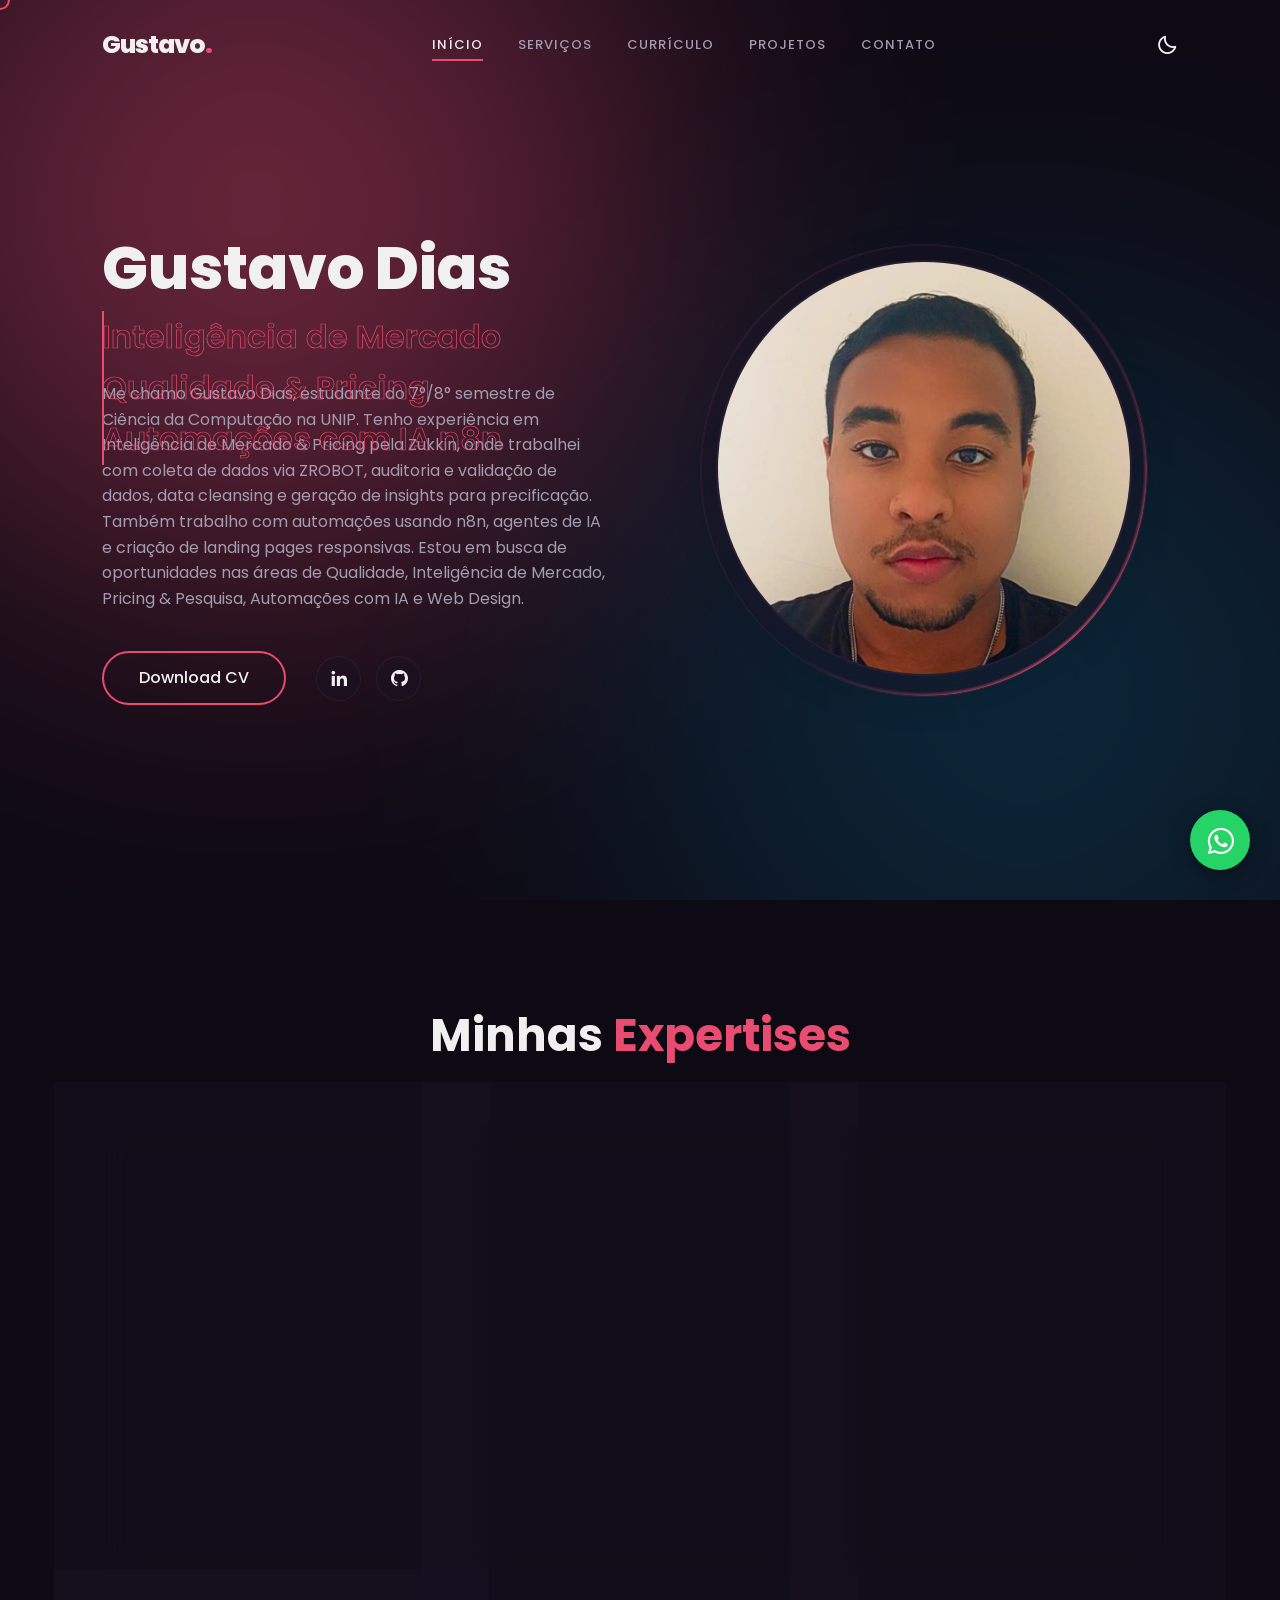
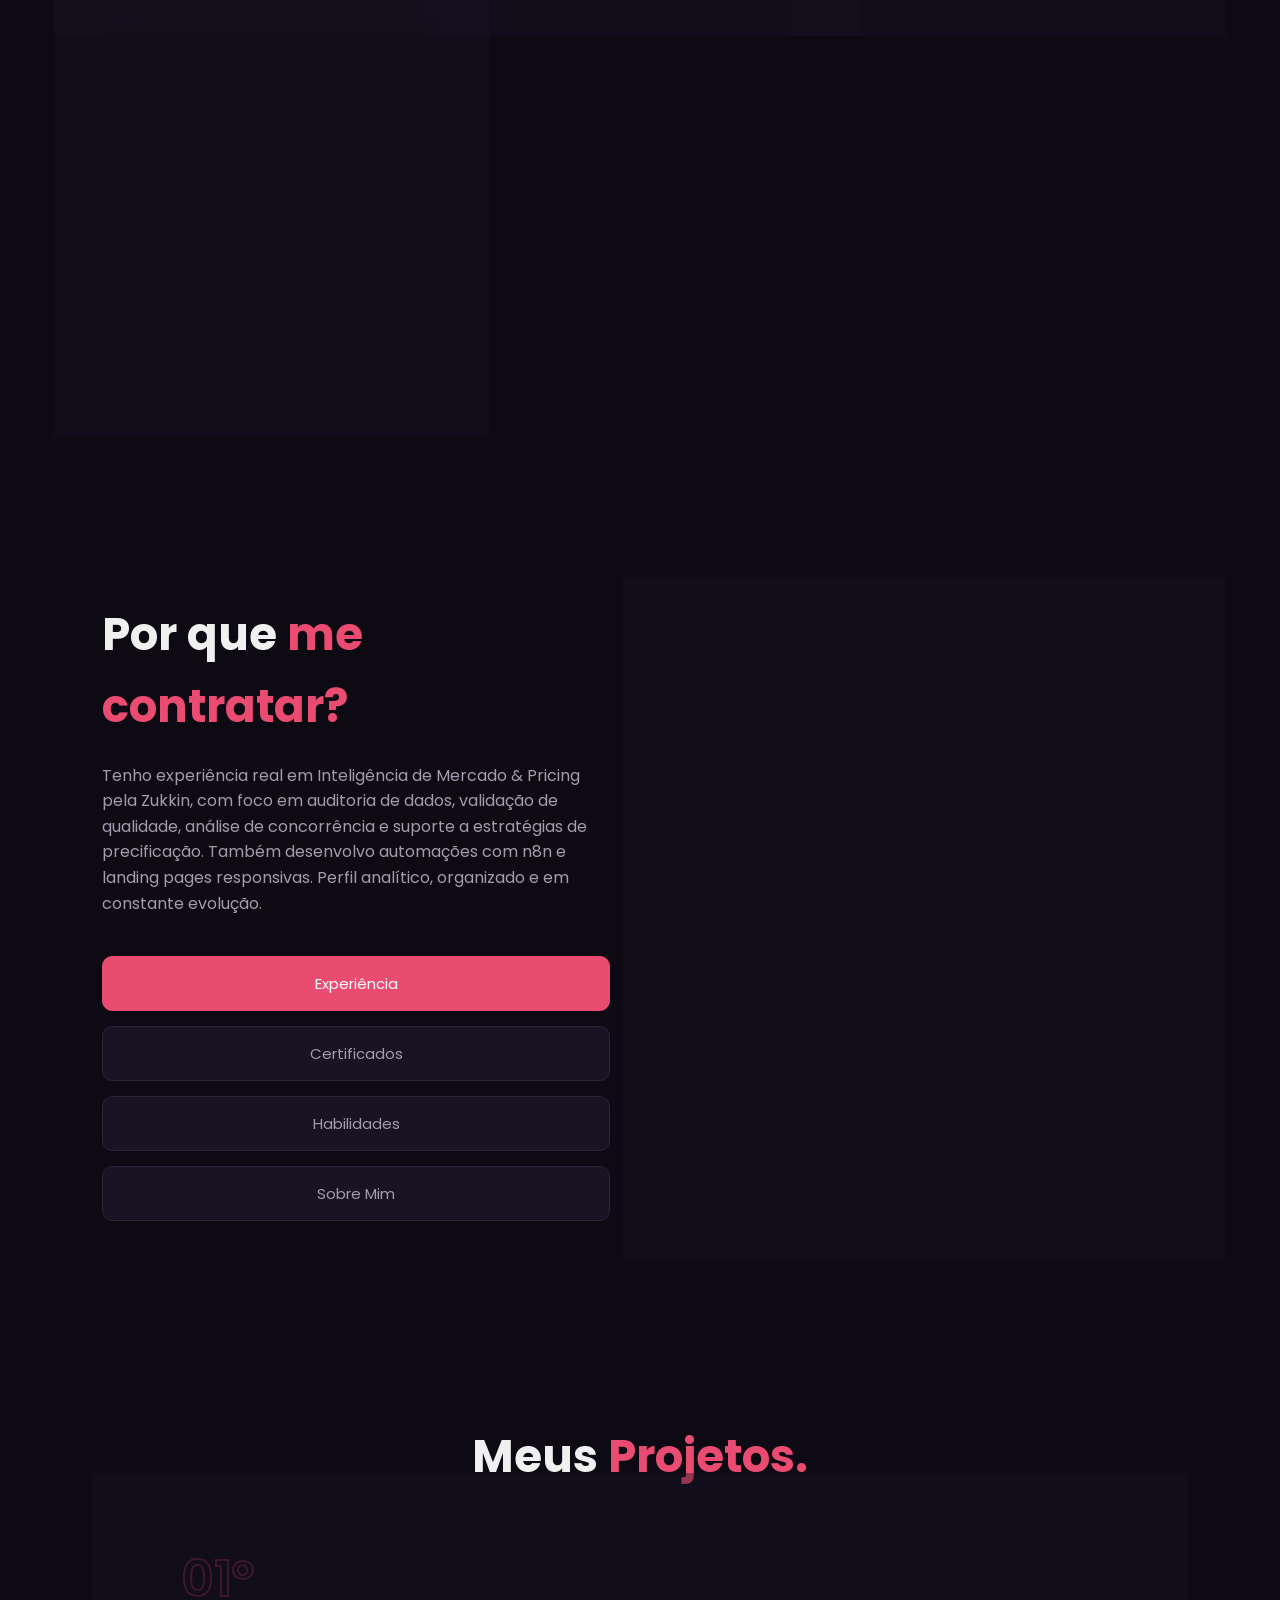
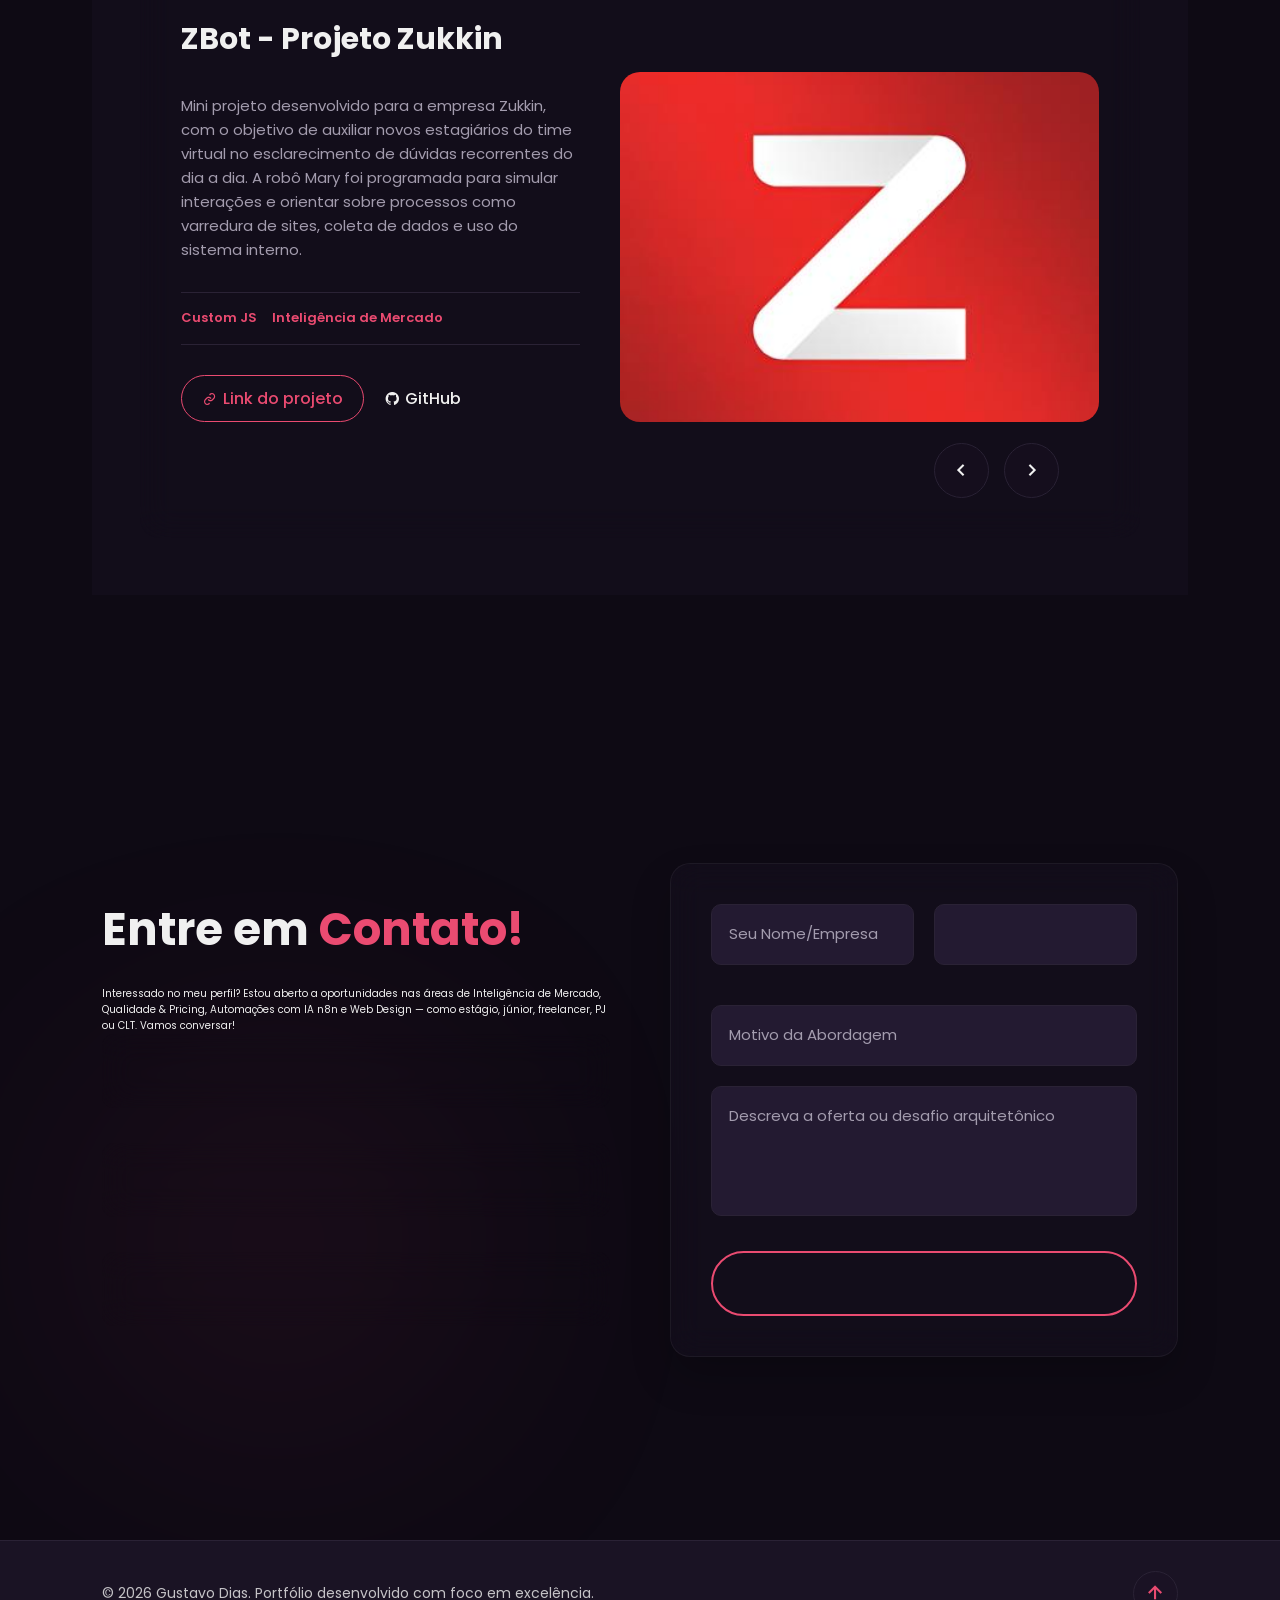
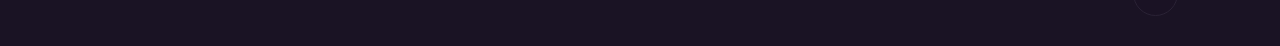
==== commit d29bf758: "13/06/2026" ====
--- a/index.html
+++ b/index.html
@@ -4,7 +4,7 @@
 <head>
     <meta charset="UTF-8">
     <meta name="viewport" content="width=device-width, initial-scale=1.0">
-    <title>Portfólio | Gustavo Dias</title>
+    <title>Portfólio | Gustavo Dias de Oliveira</title>
     
     <link rel="shortcut icon" href="assets/images/LOGO_G-Photoroom-transformed.png" type="image/x-icon">
     
@@ -59,12 +59,13 @@
                     <h1>Gustavo Dias</h1>
                     <h2 class="dynamic-typing">
                         <span style="--i:1" data-text="Inteligência de Mercado">Inteligência de Mercado</span>
-                        <span style="--i:2" data-text="Pesquisa de Preços">Pesquisa de Preços</span>
-                        <span style="--i:3" data-text="Automações com IA & n8n">Automações com IA & n8n</span>
+                        <span style="--i:2" data-text="Qualidade & Pricing">Qualidade & Pricing</span>
+                        <span style="--i:3" data-text="Automações com IA n8n">Automações com IA n8n</span>
+                        <span style="--i:4" data-text="Web Designer">Web Designer</span>
                     </h2>    
-                    <p class="summary">Olá! Sou Gustavo Dias, estudante de Ciência da Computação na UNIP e entusiasta de Web Design e Automações utilizando n8n. Tenho atuação no setor de Qualidade, com experiência em coleta, validação e análise de dados, além de varreduras automatizadas em sites para pesquisas e apoio a estratégias de pricing. Estou em constante aprendizado, desenvolvendo sites responsivos e automações que unem design, eficiência e tecnologia. Confira minhas redes sociais e meu currículo para conhecer mais sobre meu trabalho!</p>
+                    <p class="summary">Me chamo Gustavo Dias, estudante do 7°/8° semestre de Ciência da Computação na UNIP. Tenho experiência em Inteligência de Mercado & Pricing pela Zukkin, onde trabalhei com coleta de dados via ZROBOT, auditoria e validação de dados, data cleansing e geração de insights para precificação. Também trabalho com automações usando n8n, agentes de IA e criação de landing pages responsivas. Estou em busca de oportunidades nas áreas de Qualidade, Inteligência de Mercado, Pricing & Pesquisa, Automações com IA e Web Design.</p>
                     <div class="btn-sci">
-                        <a href="dowload/Gustavo Dias de Oliveira.pdf" class="btn hover-fill" id="download-btn">Download CV</a>
+                        <a href="download/Gustavo_Dias_de_Oliveira_CV (1).pdf" class="btn hover-fill">Download CV</a>
                         <div class="sci">
                             <a href="https://www.linkedin.com/in/gustavo-dias-de-oliveira-615073299/" target="_blank" aria-label="Linkedin" class="glass-icon"><i class='bx bxl-linkedin'></i></a>
                             <a href="https://github.com/GustavoDiasdeOliveira" target="_blank" aria-label="Github" class="glass-icon"><i class='bx bxl-github'></i></a>
@@ -89,28 +90,37 @@
                     <!-- Servico 1 -->
                     <div class="service-card glass-panel group-hover">
                         <div class="icon-header">
-                            <div class="icon-fill"><i class='bx bx-code-alt'></i></div>
-                        </div>
-                        <h3>Web Designer</h3>
-                        <p>Criação de landing pages responsivas, com foco em usabilidade e conversão. Desenvolvimento com HTML, CSS, JavaScript, WordPress e Elementor, além de prototipação no Figma e versionamento com Git/GitHub.</p>
+                            <div class="icon-fill"><i class='bx bx-bar-chart-alt-2'></i></div>
+                        </div>
+                        <h3>Inteligência de Mercado & Pricing</h3>
+                        <p>Coleta e análise de dados de concorrência, auditoria e validação de bases, data cleansing e geração de insights para estratégias de precificação. Experiência com ZROBOT e ferramentas como Google Sheets e Excel.</p>
                     </div>
 
                     <!-- Servico 2 -->
                     <div class="service-card glass-panel group-hover">
                         <div class="icon-header">
-                            <div class="icon-fill"><i class='bx bx-bar-chart-alt-2'></i></div>
-                        </div>
-                        <h3>Automações n8n</h3>
-                        <p>Desenvolvimento de automações inteligentes utilizando n8n, integrando APIs e sistemas como WhatsApp e Google Sheets. Criação de fluxos automatizados por eventos ou agendamentos, envio automático de mensagens, cartões e otimização de tarefas operacionais.</p>
+                            <div class="icon-fill"><i class='bx bx-certification'></i></div>
+                        </div>
+                        <h3>Qualidade de Dados</h3>
+                        <p>Auditoria de pesquisas, identificação de inconsistências e validação de dados para garantir integridade e confiabilidade nas análises. Apoio à melhoria contínua dos processos internos e liberação de preços e produtos corretos.</p>
                     </div>
 
                     <!-- Servico 3 -->
                     <div class="service-card glass-panel group-hover">
                         <div class="icon-header">
-                            <div class="icon-fill"><i class='bx bx-certification'></i></div>
-                        </div>
-                        <h3>Qualidade & Dados</h3>
-                        <p>Atuação no controle e validação da qualidade de dados, com varreduras automatizadas em sites e aplicações, data cleansing, análise de padrões e inconsistências, e apoio a estratégias de pricing e inteligência de mercado, garantindo informações confiáveis para tomada de decisão.</p>
+                            <div class="icon-fill"><i class='bx bx-bot'></i></div>
+                        </div>
+                        <h3>Automações com IA n8n</h3>
+                        <p>Criação de fluxos automatizados e agentes de IA com n8n, integrando APIs como WhatsApp, Google Sheets, RD Station e Google Agenda. Automações por eventos, agendamentos e envio automático de mensagens e notificações.</p>
+                    </div>
+
+                    <!-- Servico 4 -->
+                    <div class="service-card glass-panel group-hover">
+                        <div class="icon-header">
+                            <div class="icon-fill"><i class='bx bx-code-alt'></i></div>
+                        </div>
+                        <h3>Web Designer</h3>
+                        <p>Criação de landing pages responsivas com HTML, CSS e JavaScript, com foco em usabilidade e conversão. Prototipação no Figma e versionamento com Git/GitHub.</p>
                     </div>
                 </div>
             </div>
@@ -121,7 +131,7 @@
             <div class="container layout-split">
                 <div class="resume-sidebar fade-in">
                     <h2 class="heading">Por que <span>me contratar?</span></h2>
-                    <p class="desc">Focado em resultados, atuando como Web Designer e entusiasta em automações, com experiência em coleta e análise de dados, incluindo varreduras automatizadas de sites para estratégias de precificação. Perfil analítico, criativo e proativo, com foco em melhoria contínua e eficiência dos processos.</p>
+                    <p class="desc">Tenho experiência real em Inteligência de Mercado & Pricing pela Zukkin, com foco em auditoria de dados, validação de qualidade, análise de concorrência e suporte a estratégias de precificação. Também desenvolvo automações com n8n e landing pages responsivas. Perfil analítico, organizado e em constante evolução.</p>
                     <div class="tabs-buttons">
                         <button class="resume-btn custom-tab active" data-target="experience">Experiência</button>
                         <button class="resume-btn custom-tab" data-target="education">Certificados</button>
@@ -187,14 +197,27 @@
                     <!-- Habilidades -->
                     <div class="resume-detail container-fluid" id="skills">
                         <div class="skill-category">
+                            <h3>Inteligência de Mercado & Qualidade</h3>
+                            <div class="tags">
+                                <span class="tag">Coleta de dados de concorrência</span>
+                                <span class="tag">Auditoria de dados</span>
+                                <span class="tag">Data Cleansing</span>
+                                <span class="tag">Análise de pricing</span>
+                                <span class="tag">ZROBOT</span>
+                                <span class="tag">Google Sheets</span>
+                                <span class="tag">Excel</span>
+                            </div>
+                        </div>
+                        <div class="skill-category mt-4">
                             <h3>Hard Skills — Desenv. & Automações</h3>
                             <div class="tags">
                                 <span class="tag">HTML</span>
                                 <span class="tag">CSS</span>
-                                <span class="tag">Bootstrap</span>
+                                <span class="tag">JavaScript</span>
                                 <span class="tag">Git e GitHub</span>
                                 <span class="tag">Figma para devs</span>
                                 <span class="tag">Automações com n8n</span>
+                                <span class="tag">Agentes de IA</span>
                             </div>
                         </div>
                         <div class="skill-category mt-4">
@@ -523,6 +546,26 @@
                                 <img src="assets/images/LogoCiberPrime.png" alt="Ciber Prime" loading="lazy">
                             </div>
                         </div>
+
+                        <!-- Project 13: FinancesApp -->
+                        <div class="project-slide" data-index="12">
+                            <div class="project-info">
+                                <div class="project-header-info">
+                                    <span class="project-num">13°</span>
+                                    <h3>Orça +</h3>
+                                    <button class="info-toggle" aria-label="Ver detalhes"><i class='bx bx-plus'></i></button>
+                                </div>
+                                <div class="project-details">
+                                    <p>Sistema Financeiro que faz o controle de custos e as movimentações de entrada e saída de transações.</p>
+                                    <div class="tech-stack"><span>(Em desenvolvimento)</span><span>Empresarial</span><span>Automação com IA</span></div>
+                                    <div class="project-links">
+                                         <a href="https://gustavofinancesapp.lovable.app/" target="_blank" class="btn outline-btn"><i class="bx bx-link"></i> Link do projeto</a>                                    </div>
+                                </div>
+                            </div>
+                            <div class="project-image-cont">
+                                <img src="assets/images/LOGO_G-Photoroom-transformed.png" alt="FinancesApp" loading="lazy">
+                            </div>
+                        </div>
                         <div class="nav-controls fade-in">
                     <button class="nav-btn" id="prev-project" aria-label="Previous Project"><i class='bx bx-chevron-left'></i></button>
                     <button class="nav-btn" id="next-project" aria-label="Next Project"><i class='bx bx-chevron-right'></i></button>
@@ -540,7 +583,7 @@
             <div class="container layout-split">
                 <div class="contact-text fade-in">
                     <h2 class="heading">Entre em <span>Contato!</span></h2>
-                    <p class="desc">Interessado no meu perfil? Fico à disposição para entrevistas e possíveis oportunidades profissionais. Vamos conversar!</p>
+                    <p class="desc">Interessado no meu perfil? Estou aberto a oportunidades nas áreas de Inteligência de Mercado, Qualidade & Pricing, Automações com IA n8n e Web Design — como estágio, júnior, freelancer, PJ ou CLT. Vamos conversar!</p>
                     
                     <div class="info-blocks">
                         <a href="mailto:gustavodiasdeoliveira72@gmail.com" class="info-card glass-panel group-hover">
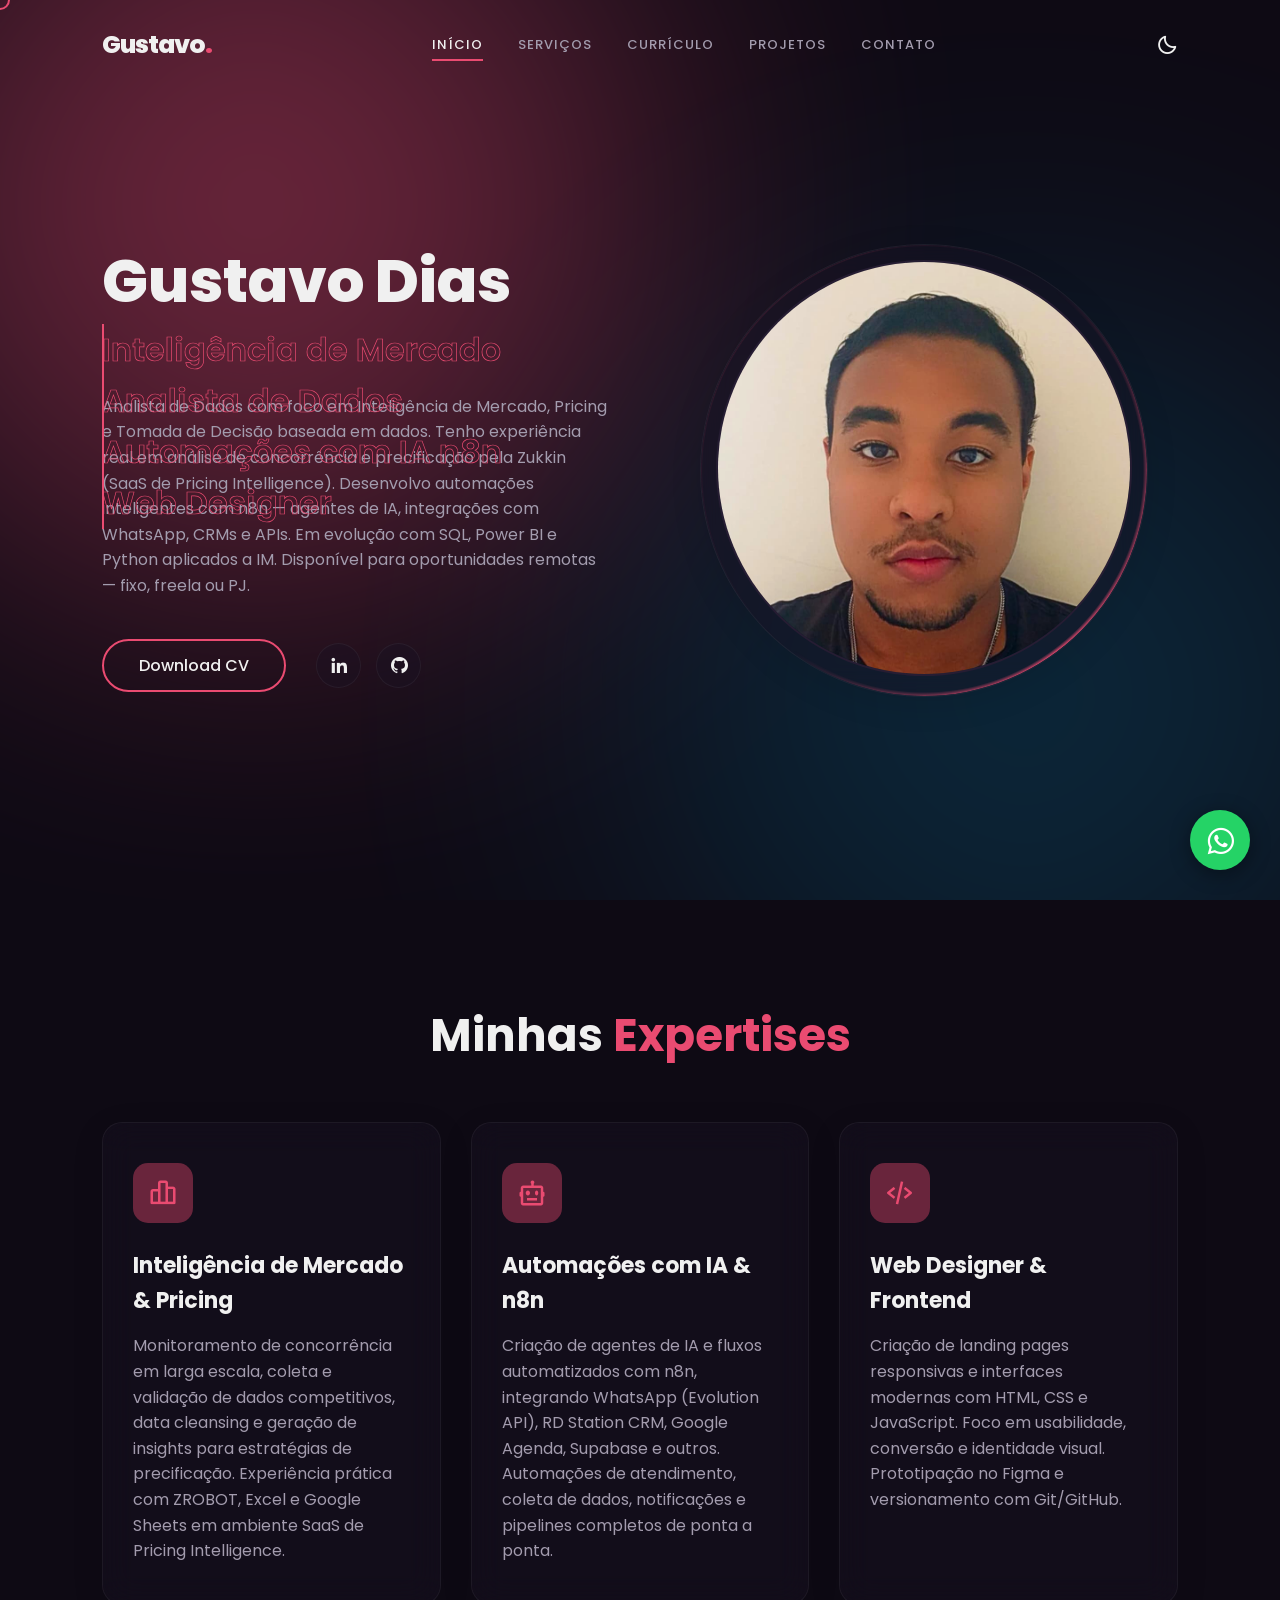
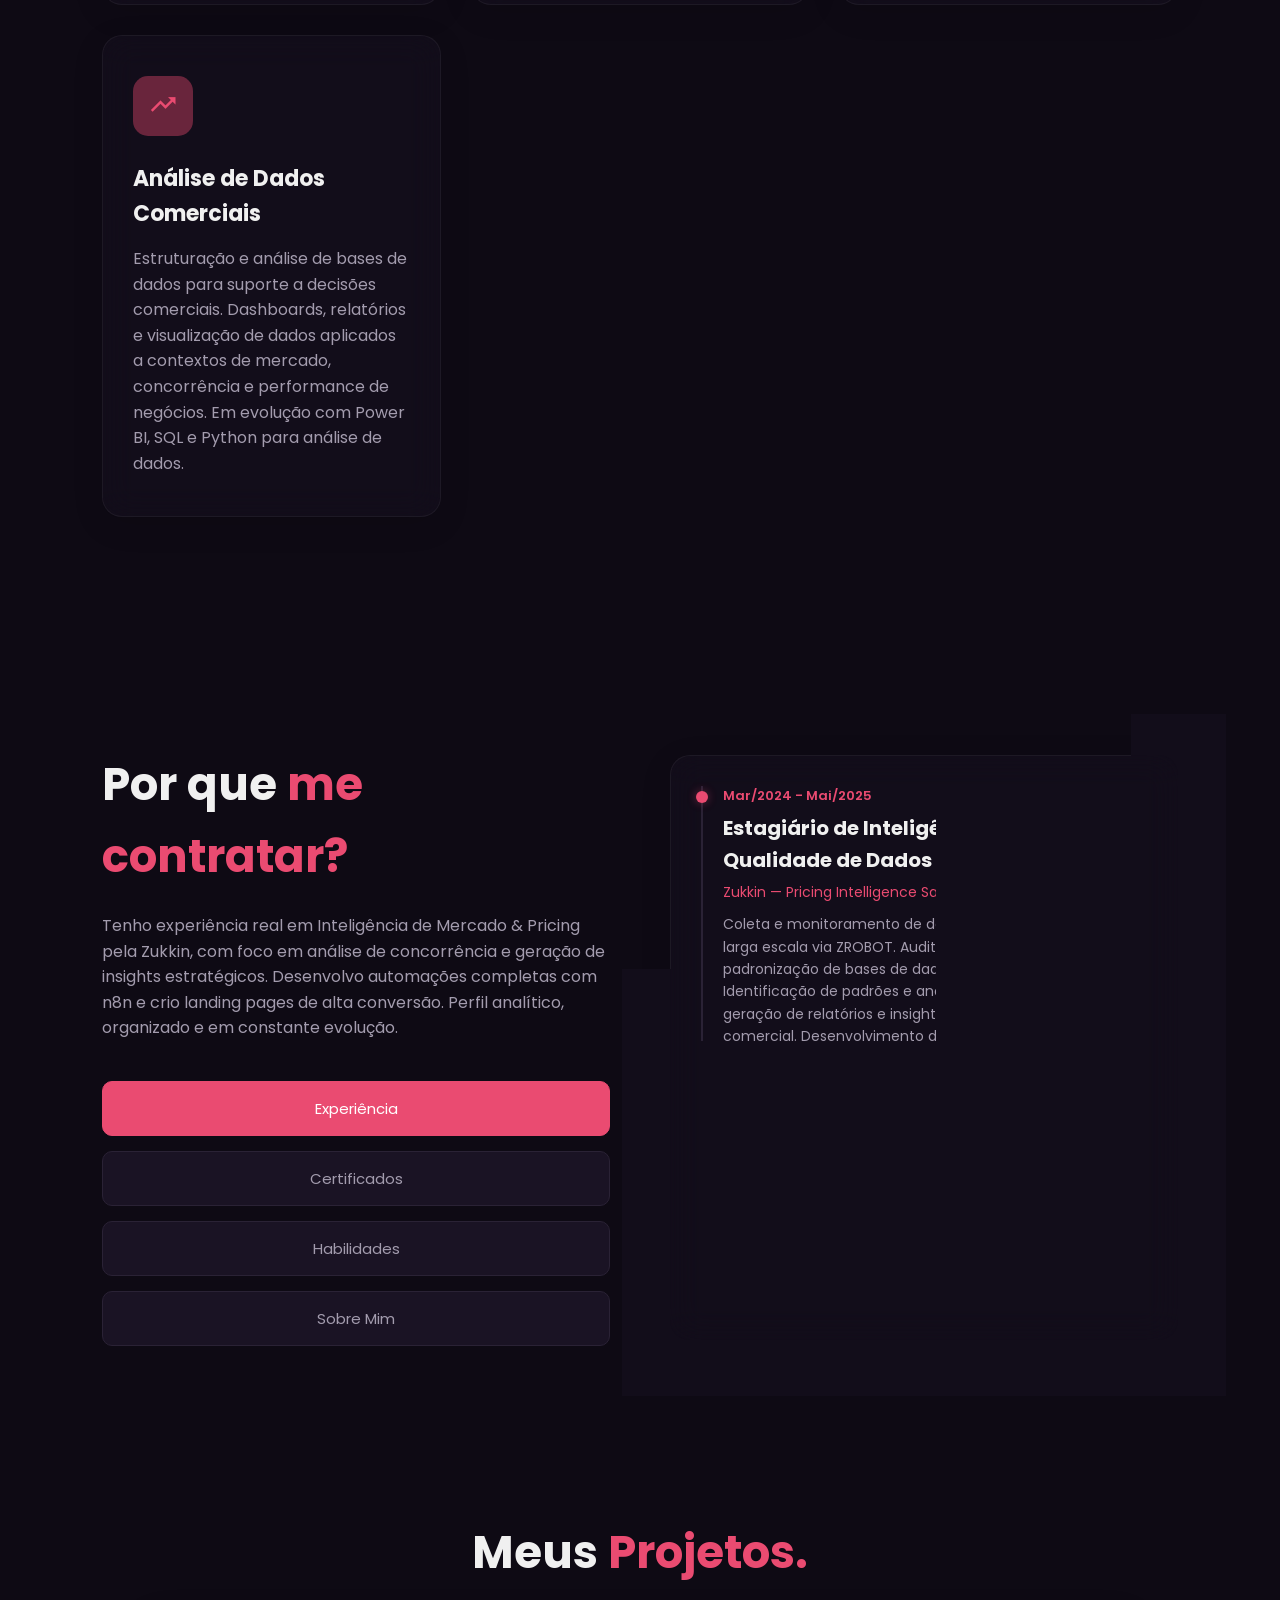
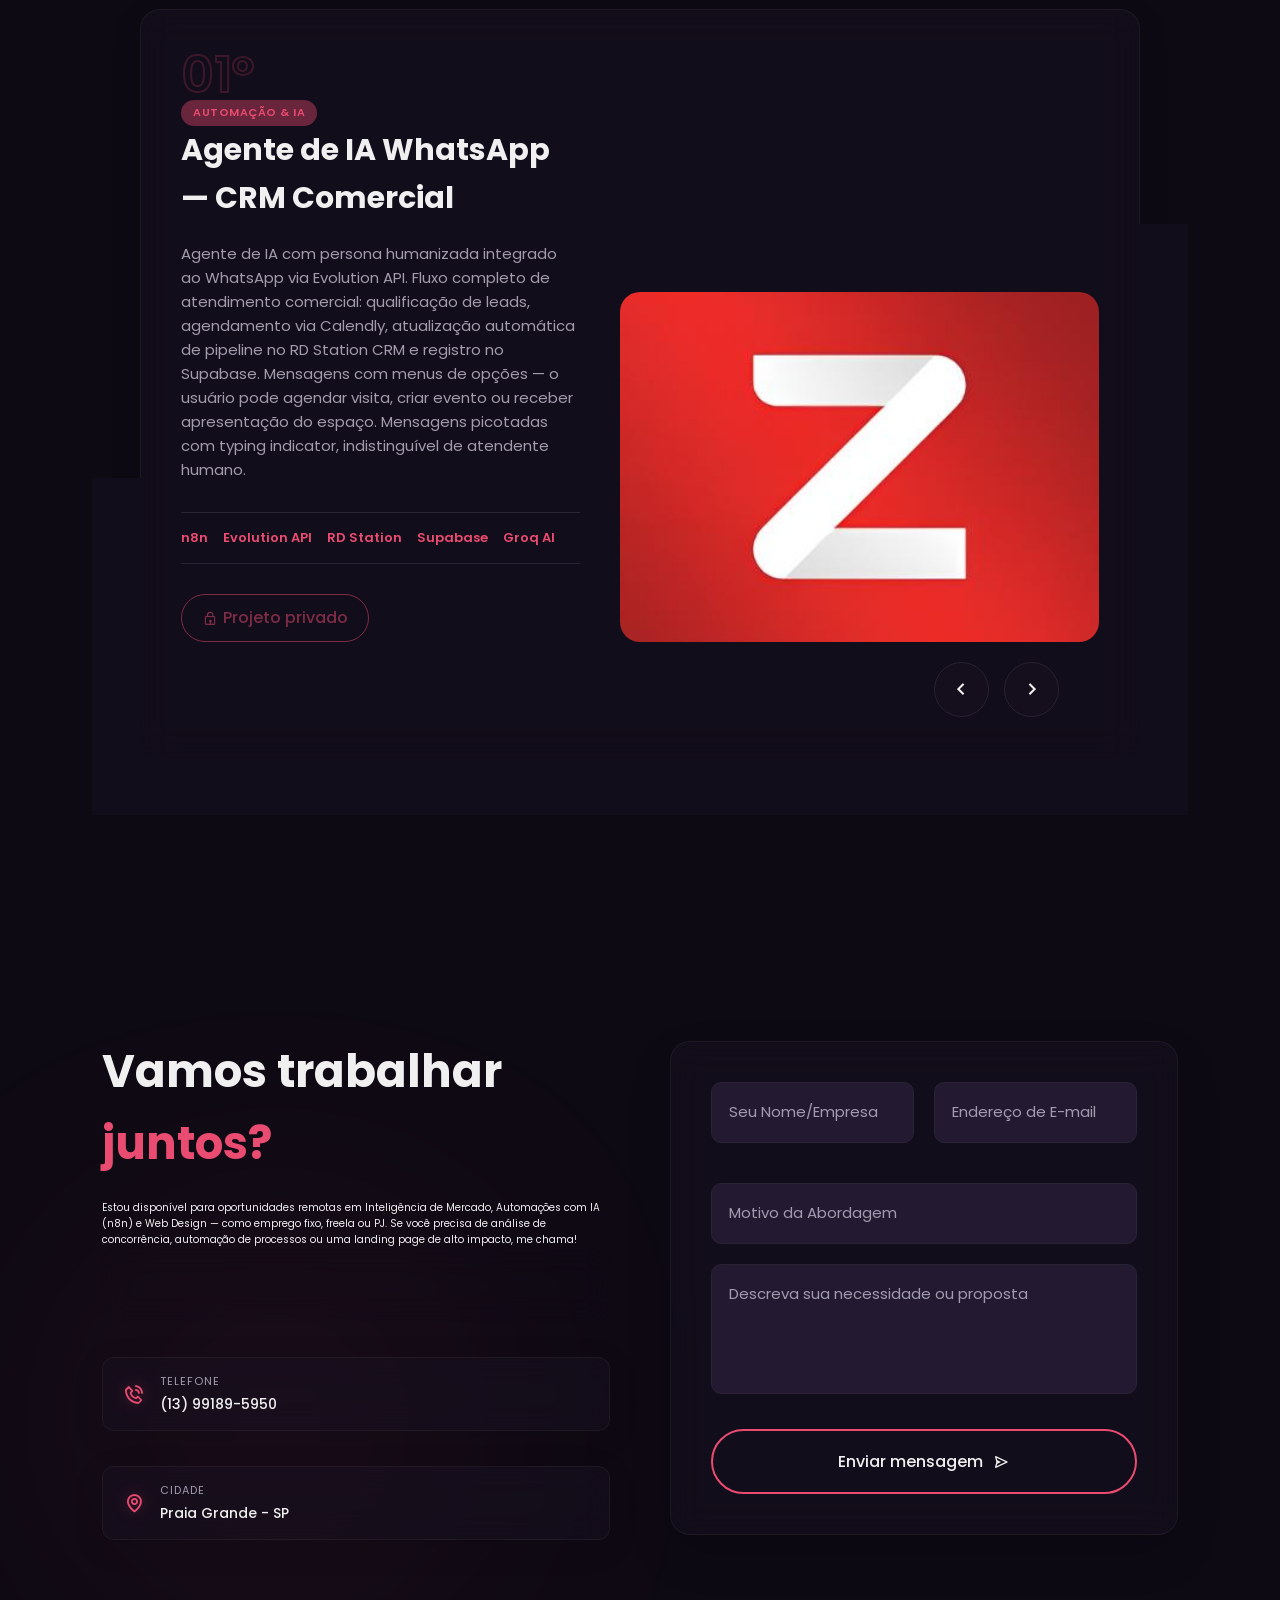
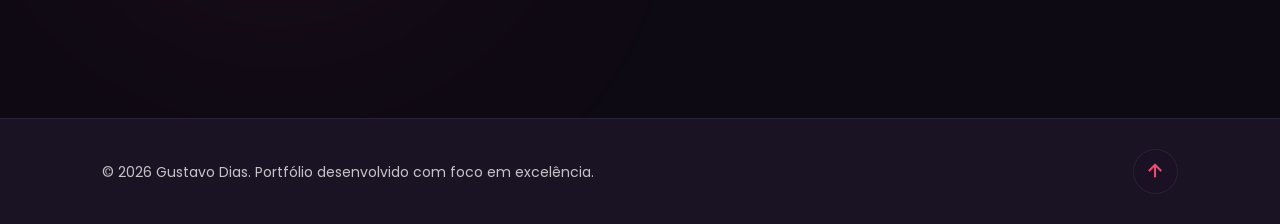
==== commit 2606b11d: "01/07/2026" ====
--- a/index.html
+++ b/index.html
@@ -59,14 +59,15 @@
                     <h1>Gustavo Dias</h1>
                     <h2 class="dynamic-typing">
                         <span style="--i:1" data-text="Inteligência de Mercado">Inteligência de Mercado</span>
-                        <span style="--i:2" data-text="Qualidade & Pricing">Qualidade & Pricing</span>
+                        <span style="--i:2" data-text="Analista de Dados">Analista de Dados</span>
                         <span style="--i:3" data-text="Automações com IA n8n">Automações com IA n8n</span>
                         <span style="--i:4" data-text="Web Designer">Web Designer</span>
+                        <span style="--i:5" data-text="Análise de Concorrência">Análise de Concorrência</span>
                     </h2>    
-                    <p class="summary">Me chamo Gustavo Dias, estudante do 7°/8° semestre de Ciência da Computação na UNIP. Tenho experiência em Inteligência de Mercado & Pricing pela Zukkin, onde trabalhei com coleta de dados via ZROBOT, auditoria e validação de dados, data cleansing e geração de insights para precificação. Também trabalho com automações usando n8n, agentes de IA e criação de landing pages responsivas. Estou em busca de oportunidades nas áreas de Qualidade, Inteligência de Mercado, Pricing & Pesquisa, Automações com IA e Web Design.</p>
+                    <p class="summary">Analista de Dados com foco em Inteligência de Mercado, Pricing e Tomada de Decisão baseada em dados. Tenho experiência real em análise de concorrência e precificação pela Zukkin (SaaS de Pricing Intelligence). Desenvolvo automações inteligentes com n8n — agentes de IA, integrações com WhatsApp, CRMs e APIs. Em evolução com SQL, Power BI e Python aplicados a IM. Disponível para oportunidades remotas — fixo, freela ou PJ.</p>
                     <div class="btn-sci">
-                        <a href="download/Gustavo_Dias_de_Oliveira_CV (1).pdf" class="btn hover-fill">Download CV</a>
-                        <div class="sci">
+                    <a href="dowload/Gustavo_Dias_de_Oliveira_CV.pdf" class="btn hover-fill" id="download-btn">Download CV</a>                        
+                    <div class="sci">
                             <a href="https://www.linkedin.com/in/gustavo-dias-de-oliveira-615073299/" target="_blank" aria-label="Linkedin" class="glass-icon"><i class='bx bxl-linkedin'></i></a>
                             <a href="https://github.com/GustavoDiasdeOliveira" target="_blank" aria-label="Github" class="glass-icon"><i class='bx bxl-github'></i></a>
                         </div>
@@ -93,34 +94,34 @@
                             <div class="icon-fill"><i class='bx bx-bar-chart-alt-2'></i></div>
                         </div>
                         <h3>Inteligência de Mercado & Pricing</h3>
-                        <p>Coleta e análise de dados de concorrência, auditoria e validação de bases, data cleansing e geração de insights para estratégias de precificação. Experiência com ZROBOT e ferramentas como Google Sheets e Excel.</p>
+                        <p>Monitoramento de concorrência em larga escala, coleta e validação de dados competitivos, data cleansing e geração de insights para estratégias de precificação. Experiência prática com ZROBOT, Excel e Google Sheets em ambiente SaaS de Pricing Intelligence.</p>
                     </div>
 
                     <!-- Servico 2 -->
                     <div class="service-card glass-panel group-hover">
                         <div class="icon-header">
-                            <div class="icon-fill"><i class='bx bx-certification'></i></div>
-                        </div>
-                        <h3>Qualidade de Dados</h3>
-                        <p>Auditoria de pesquisas, identificação de inconsistências e validação de dados para garantir integridade e confiabilidade nas análises. Apoio à melhoria contínua dos processos internos e liberação de preços e produtos corretos.</p>
+                            <div class="icon-fill"><i class='bx bx-bot'></i></div>
+                        </div>
+                        <h3>Automações com IA & n8n</h3>
+                        <p>Criação de agentes de IA e fluxos automatizados com n8n, integrando WhatsApp (Evolution API), RD Station CRM, Google Agenda, Supabase e outros. Automações de atendimento, coleta de dados, notificações e pipelines completos de ponta a ponta.</p>
                     </div>
 
                     <!-- Servico 3 -->
                     <div class="service-card glass-panel group-hover">
                         <div class="icon-header">
-                            <div class="icon-fill"><i class='bx bx-bot'></i></div>
-                        </div>
-                        <h3>Automações com IA n8n</h3>
-                        <p>Criação de fluxos automatizados e agentes de IA com n8n, integrando APIs como WhatsApp, Google Sheets, RD Station e Google Agenda. Automações por eventos, agendamentos e envio automático de mensagens e notificações.</p>
+                            <div class="icon-fill"><i class='bx bx-code-alt'></i></div>
+                        </div>
+                        <h3>Web Designer & Frontend</h3>
+                        <p>Criação de landing pages responsivas e interfaces modernas com HTML, CSS e JavaScript. Foco em usabilidade, conversão e identidade visual. Prototipação no Figma e versionamento com Git/GitHub.</p>
                     </div>
 
                     <!-- Servico 4 -->
                     <div class="service-card glass-panel group-hover">
                         <div class="icon-header">
-                            <div class="icon-fill"><i class='bx bx-code-alt'></i></div>
-                        </div>
-                        <h3>Web Designer</h3>
-                        <p>Criação de landing pages responsivas com HTML, CSS e JavaScript, com foco em usabilidade e conversão. Prototipação no Figma e versionamento com Git/GitHub.</p>
+                            <div class="icon-fill"><i class='bx bx-trending-up'></i></div>
+                        </div>
+                        <h3>Análise de Dados Comerciais</h3>
+                        <p>Estruturação e análise de bases de dados para suporte a decisões comerciais. Dashboards, relatórios e visualização de dados aplicados a contextos de mercado, concorrência e performance de negócios. Em evolução com Power BI, SQL e Python para análise de dados.</p>
                     </div>
                 </div>
             </div>
@@ -131,7 +132,7 @@
             <div class="container layout-split">
                 <div class="resume-sidebar fade-in">
                     <h2 class="heading">Por que <span>me contratar?</span></h2>
-                    <p class="desc">Tenho experiência real em Inteligência de Mercado & Pricing pela Zukkin, com foco em auditoria de dados, validação de qualidade, análise de concorrência e suporte a estratégias de precificação. Também desenvolvo automações com n8n e landing pages responsivas. Perfil analítico, organizado e em constante evolução.</p>
+                    <p class="desc">Tenho experiência real em Inteligência de Mercado & Pricing pela Zukkin, com foco em análise de concorrência e geração de insights estratégicos. Desenvolvo automações completas com n8n e crio landing pages de alta conversão. Perfil analítico, organizado e em constante evolução.</p>
                     <div class="tabs-buttons">
                         <button class="resume-btn custom-tab active" data-target="experience">Experiência</button>
                         <button class="resume-btn custom-tab" data-target="education">Certificados</button>
@@ -148,17 +149,17 @@
                             <div class="timeline-item">
                                 <div class="timeline-dot"></div>
                                 <span class="timeline-date">Mar/2024 - Mai/2025</span>
-                                <h3>Estagiário de Qualidade</h3>
-                                <p class="company">Zukkin – Inteligência de Preços</p>
-                                <p class="job-desc">Responsável pela validação e controle da qualidade de dados, garantindo integridade e consistência para inteligência de mercado. Atuação em pricing e pesquisas, com varreduras automatizadas via ZROBOT para coleta massiva de dados. Aplicação de data cleansing, análise de padrões e inconsistências, automação de tarefas operacionais e apoio à definição de estratégias de precificação e tomada de decisão.</p>
+                                <h3>Estagiário de Inteligência de Mercado & Qualidade de Dados</h3>
+                                <p class="company">Zukkin — Pricing Intelligence SaaS</p>
+                                <p class="job-desc">Coleta e monitoramento de dados de concorrência em larga escala via ZROBOT. Auditoria, validação e padronização de bases de dados para análises de pricing. Identificação de padrões e anomalias de mercado com geração de relatórios e insights estratégicos para a equipe comercial. Desenvolvimento do ZBOT — chatbot web interno para suporte operacional a novos colaboradores.</p>
                             </div>
                             
                             <div class="timeline-item">
                                 <div class="timeline-dot"></div>
-                                <span class="timeline-date">Dez/2025 - No momento</span>
-                                <h3>Estagiário de TI - Suporte</h3>
+                                <span class="timeline-date">Dez/2025 - Atual</span>
+                                <h3>Estagiário de TI & Dados</h3>
                                 <p class="company">Mar Brasil</p>
-                                <p class="job-desc">Atendimento de suporte técnico aos colaboradores, atuando em demandas de hardware, software e rede, além do apoio na configuração, manutenção e atualização de computadores e periféricos. Apoio em atividades de monitoramento e testes de sistemas, suporte às rotinas de TI e contribuição para melhorias internas e organização dos recursos tecnológicos.</p>
+                                <p class="job-desc">Suporte técnico a colaboradores em hardware, software e rede. Utilização do sistema Auvo para registro e protocolo de equipamentos e ativos de TI. Gestão e configuração de dispositivos corporativos via IBM MaaS360 (MDM). Automações internas com n8n para otimização de rotinas operacionais e monitoramento de sistemas.</p>
                             </div>
                         </div>
                     </div>
@@ -173,6 +174,21 @@
                         <div class="list-grid">
                             <div class="card-item glow-border">
                                 <span class="year">2026</span>
+                                <h4>SQL para Análise de Dados</h4>
+                                <p>Hashtag Treinamentos (Consultas, JOINs, Subqueries, CTEs e análise de dados)</p>
+                            </div>
+                            <div class="card-item glow-border">
+                                <span class="year">2026</span>
+                                <h4>Power BI Completo</h4>
+                                <p>Hashtag Treinamentos (Power Query, DAX, Dashboards interativos e Data Visualization)</p>
+                            </div>
+                            <div class="card-item glow-border">
+                                <span class="year">2026</span>
+                                <h4>Python para Automação de Dados</h4>
+                                <p>Hashtag Treinamentos (Pandas, Numpy, Matplotlib, análise exploratória e automação)</p>
+                            </div>
+                            <div class="card-item glow-border">
+                                <span class="year">2026</span>
                                 <h4>Imersão Automação n8n</h4>
                                 <p>Hashtag (Criação de fluxos automatizados com n8n, Integração de Agentes de IA e de APIs)</p>
                             </div>
@@ -197,55 +213,69 @@
                     <!-- Habilidades -->
                     <div class="resume-detail container-fluid" id="skills">
                         <div class="skill-category">
-                            <h3>Inteligência de Mercado & Qualidade</h3>
+                            <h3>Inteligência de Mercado & Pricing</h3>
                             <div class="tags">
-                                <span class="tag">Coleta de dados de concorrência</span>
+                                <span class="tag">Monitoramento de concorrência</span>
+                                <span class="tag">Coleta de dados</span>
                                 <span class="tag">Auditoria de dados</span>
                                 <span class="tag">Data Cleansing</span>
                                 <span class="tag">Análise de pricing</span>
+                                <span class="tag">Insights estratégicos</span>
                                 <span class="tag">ZROBOT</span>
                                 <span class="tag">Google Sheets</span>
                                 <span class="tag">Excel</span>
                             </div>
                         </div>
                         <div class="skill-category mt-4">
-                            <h3>Hard Skills — Desenv. & Automações</h3>
+                            <h3>Automações & IA</h3>
+                            <div class="tags">
+                                <span class="tag">n8n</span>
+                                <span class="tag">Agentes de IA</span>
+                                <span class="tag">Evolution API (WhatsApp)</span>
+                                <span class="tag">RD Station CRM</span>
+                                <span class="tag">Supabase</span>
+                                <span class="tag">Google Agenda</span>
+                                <span class="tag">Webhooks</span>
+                                <span class="tag">APIs REST</span>
+                            </div>
+                        </div>
+                        <div class="skill-category mt-4">
+                            <h3>Análise de Dados</h3>
+                            <div class="tags">
+                                <span class="tag">SQL</span>
+                                <span class="tag">Power BI</span>
+                                <span class="tag">Python para Dados</span>
+                                <span class="tag">Pandas</span>
+                                <span class="tag">Dashboard</span>
+                                <span class="tag">Data Visualization</span>
+                                <span class="tag">Tomada de Decisão</span>
+                                <span class="tag">KPIs</span>
+                            </div>
+                        </div>
+                        <div class="skill-category mt-4">
+                            <h3>Web & Frontend</h3>
                             <div class="tags">
                                 <span class="tag">HTML</span>
                                 <span class="tag">CSS</span>
                                 <span class="tag">JavaScript</span>
-                                <span class="tag">Git e GitHub</span>
-                                <span class="tag">Figma para devs</span>
-                                <span class="tag">Automações com n8n</span>
-                                <span class="tag">Agentes de IA</span>
+                                <span class="tag">Figma</span>
+                                <span class="tag">Git/GitHub</span>
+                                <span class="tag">UI Responsivo</span>
                             </div>
                         </div>
                         <div class="skill-category mt-4">
-                            <h3>Hard Skills — Dados & Qualidade</h3>
+                            <h3>Ferramentas & Sistemas</h3>
                             <div class="tags">
-                                <span class="tag">Coleta e análise de dados</span>
-                                <span class="tag">Varreduras automatizadas</span>
-                                <span class="tag">Data cleansing</span>
-                                <span class="tag">Estratégias de precificação</span>
-                                <span class="tag">Garantia de qualidade</span>
-                            </div>
-                        </div>
-                        <div class="skill-category mt-4">
-                            <h3>Soft Skills</h3>
-                            <div class="tags">
-                                <span class="tag">Proatividade</span>
-                                <span class="tag">Adaptabilidade</span>
-                                <span class="tag">Pensamento analítico</span>
-                                <span class="tag">Foco em resultados</span>
-                                <span class="tag">Comunicação clara</span>
-                                <span class="tag">Gestão de prazos</span>
+                                <span class="tag">Auvo</span>
+                                <span class="tag">IBM MaaS360</span>
+                                <span class="tag">Google Workspace</span>
                             </div>
                         </div>
                     </div>
 
                     <!-- Sobre Mim -->
                     <div class="resume-detail about-grid" id="about">
-                        <p class="desc lead">Estudante de Ciência da Computação (7º semestre na UNIP), com experiência no setor de Qualidade e foco em Web Design e Automações. Atuei por 1 ano e 2 meses na Zukkin com análise de dados, varreduras automatizadas de sites e pesquisas de preços. Atualmente sou Estagiário de TI Suporte na Mar Brasil. Proativo, adaptável e orientado a resultados.</p>
+                        <p class="desc lead">Estudante de Ciência da Computação (7º/8º semestre — UNIP, conclusão Dez/2026), com foco em Análise de Dados, Inteligência de Mercado e Automação com IA.<br><br>Tenho experiência prática em análise de concorrência e pricing pela Zukkin (SaaS de Pricing Intelligence), onde atuei com coleta massiva de dados via ZROBOT, auditoria de bases e geração de insights estratégicos para a equipe comercial.<br><br>Desenvolvo automações completas com n8n — agentes de IA no WhatsApp, pipelines integrados com CRMs, Google Agenda e bancos de dados. Estudo SQL, Power BI e Python com foco em Inteligência de Mercado e tomada de decisão baseada em dados.<br><br>Busco oportunidades em Análise de Dados, Inteligência de Mercado, Pricing ou Automação — presencial (Baixada Santista) ou remoto.</p>
                         
                         <div class="personal-data">
                             <div class="data-item">
@@ -254,7 +284,7 @@
                             </div>
                             <div class="data-item">
                                 <span class="label">Idade</span>
-                                <span class="value">21 anos</span>
+                                <span class="value">22 Anos</span>
                             </div>
                             <div class="data-item">
                                 <span class="label">Cidade</span>
@@ -283,11 +313,80 @@
                 
                 <div class="portfolio-showcase glass-panel fade-in scroll-delay-1">
                     <div class="slider-wrapper" id="project-slider">
-                        <!-- Project 1: ZBot -->
+                        <!-- Project 1: Agente IA WhatsApp CRM -->
                         <div class="project-slide active" data-index="0">
                             <div class="project-info">
                                 <div class="project-header-info">
                                     <span class="project-num">01°</span>
+                                    <span class="category-badge">Automação & IA</span>
+                                    <h3>Agente de IA WhatsApp — CRM Comercial</h3>
+                                    <button class="info-toggle" aria-label="Ver detalhes"><i class='bx bx-plus'></i></button>
+                                </div>
+                                <div class="project-details">
+                                    <p>Agente de IA com persona humanizada integrado ao WhatsApp via Evolution API. Fluxo completo de atendimento comercial: qualificação de leads, agendamento via Calendly, atualização automática de pipeline no RD Station CRM e registro no Supabase. Mensagens com menus de opções — o usuário pode agendar visita, criar evento ou receber apresentação do espaço. Mensagens picotadas com typing indicator, indistinguível de atendente humano.</p>
+                                    <div class="tech-stack"><span>n8n</span><span>Evolution API</span><span>RD Station</span><span>Supabase</span><span>Groq AI</span></div>
+                                    <div class="project-links">
+                                        <a href="#" class="btn outline-btn" style="opacity:.5;pointer-events:none"><i class="bx bx-lock"></i> Projeto privado</a>
+                                    </div>
+                                </div>
+                            </div>
+                            <div class="project-image-cont">
+                                <img src="assets/images/user.jpeg" alt="Agente IA WhatsApp CRM" loading="lazy">
+                            </div>
+                        </div>
+
+                        <!-- Project 2: Agente IA WhatsApp Google Agenda -->
+                        <div class="project-slide" data-index="1">
+                            <div class="project-info">
+                                <div class="project-header-info">
+                                    <span class="project-num">02°</span>
+                                    <span class="category-badge">Automação & IA</span>
+                                    <h3>Agente de IA WhatsApp — Google Agenda</h3>
+                                    <button class="info-toggle" aria-label="Ver detalhes"><i class='bx bx-plus'></i></button>
+                                </div>
+                                <div class="project-details">
+                                    <p>Segunda versão do agente com agendamento nativo via Google Agenda. Verifica disponibilidade em tempo real, cria e confirma eventos direto no WhatsApp. Respostas humanizadas com textos divididos em blocos curtos e animação de digitação, replicando o comportamento natural de uma conversa humana.</p>
+                                    <div class="tech-stack"><span>n8n</span><span>Evolution API</span><span>Google Calendar</span><span>Groq AI</span><span>Supabase</span></div>
+                                    <div class="project-links">
+                                        <a href="#" class="btn outline-btn" style="opacity:.5;pointer-events:none"><i class="bx bx-lock"></i> Projeto privado</a>
+                                    </div>
+                                </div>
+                            </div>
+                            <div class="project-image-cont">
+                                <img src="assets/images/user.jpeg" alt="Agente IA WhatsApp Google Agenda" loading="lazy">
+                            </div>
+                        </div>
+
+                        <!-- Project 3: Agente IA Web Clínica Vita Saúde -->
+                        <div class="project-slide" data-index="2">
+                            <div class="project-info">
+                                <div class="project-header-info">
+                                    <span class="project-num">03°</span>
+                                    <span class="category-badge">Web + IA</span>
+                                    <h3>Agente de IA Web — Clínica Vita Saúde</h3>
+                                    <button class="info-toggle" aria-label="Ver detalhes"><i class='bx bx-plus'></i></button>
+                                </div>
+                                <div class="project-details">
+                                    <p>Landing page completa para clínica médica com agente de IA embarcado diretamente na página web. O assistente tira dúvidas sobre serviços, exibe as opções disponíveis e realiza agendamentos de consultas em tempo real via Google Agenda. Solução integrada de frontend + automação + banco de dados.</p>
+                                    <div class="tech-stack"><span>HTML/CSS/JS</span><span>n8n</span><span>Supabase</span><span>Google Calendar</span><span>IA</span></div>
+                                    <div class="project-links">
+                                        <a href="#" class="btn outline-btn" style="opacity:.5;pointer-events:none"><i class="bx bx-lock"></i> Projeto privado</a>
+                                    </div>
+                                </div>
+                            </div>
+                            <div class="project-image-cont">
+                                <img src="assets/images/user.jpeg" alt="Agente IA Clínica Vita Saúde" loading="lazy">
+                            </div>
+                        </div>
+
+                        <!-- ====== GRUPO 1 — Inteligência de Mercado & Dados ====== -->
+
+                        <!-- Project 4: ZBot -->
+                        <div class="project-slide" data-index="3">
+                            <div class="project-info">
+                                <div class="project-header-info">
+                                    <span class="project-num">04°</span>
+                                    <span class="category-badge">IM & Automação</span>
                                     <h3>ZBot - Projeto Zukkin</h3>
                                     <button class="info-toggle" aria-label="Ver detalhes"><i class='bx bx-plus'></i></button>
                                 </div>
@@ -304,56 +403,129 @@
                                 <img src="assets/images/user.jpeg" alt="ZBot" loading="lazy">
                             </div>
                         </div>
-                        
-                        <!-- Project 2: Calculadora PP -->
+
+                        <!-- Project 2: Dashboard Farma Vision -->
                         <div class="project-slide" data-index="1">
                             <div class="project-info">
                                 <div class="project-header-info">
                                     <span class="project-num">02°</span>
-                                    <h3>Calculadora PP - Projeto Zukkin</h3>
-                                    <button class="info-toggle" aria-label="Ver detalhes"><i class='bx bx-plus'></i></button>
-                                </div>
-                                <div class="project-details">
-                                    <p>Mini projeto para a empresa Zukkin, voltado ao cálculo de valores mínimos e máximos com base em 30% do peso, ajustando quantidades em gramas, mililitros, e quilogramas.</p>
-                                    <div class="tech-stack"><span>Lógica Matemática</span><span>Pricing</span></div>
-                                    <div class="project-links">
-                                         <a href="https://gustavodiasdeoliveira.github.io/Calculadora-PP/" target="_blank" class="btn outline-btn"><i class="bx bx-link"></i> Link do projeto</a>
-                                         <a href="https://github.com/GustavoDiasdeOliveira/Calculadora-PP" target="_blank" class="btn text-btn"><i class="bx bxl-github"></i> GitHub</a>
-                                    </div>
-                                </div>
-                            </div>
-                            <div class="project-image-cont">
-                                <img src="assets/images/user.jpeg" alt="Calculadora PP" loading="lazy">
-                            </div>
-                        </div>
-
-                        <!-- Project 3: LoginRegister -->
+                                    <span class="category-badge">Data Visualization</span>
+                                    <h3>Dashboard Farma Vision</h3>
+                                    <button class="info-toggle" aria-label="Ver detalhes"><i class='bx bx-plus'></i></button>
+                                </div>
+                                <div class="project-details">
+                                    <p>Projeto de Extensão da UNIP focado em gestão farmacêutica. Implementação de dashboard voltado à metrificação clínica, hierarquia de cor e Data Visualization UI.</p>
+                                    <div class="tech-stack"><span>Data Mapping</span><span>Acadêmico</span></div>
+                                    <div class="project-links">
+                                         <a href="https://gustavodiasdeoliveira.github.io/dashboardGustavo/" target="_blank" class="btn outline-btn"><i class="bx bx-link"></i> Link do projeto</a>
+                                         <a href="https://github.com/GustavoDiasdeOliveira/dashboardGustavo" target="_blank" class="btn text-btn"><i class="bx bxl-github"></i> GitHub</a>
+                                    </div>
+                                </div>
+                            </div>
+                            <div class="project-image-cont">
+                                <img src="assets/images/unip.png" alt="Farma Vision" loading="lazy">
+                            </div>
+                        </div>
+
+                        <!-- Project 3: Dashboard de Ativos TI (Placeholder) -->
                         <div class="project-slide" data-index="2">
                             <div class="project-info">
                                 <div class="project-header-info">
                                     <span class="project-num">03°</span>
-                                    <h3>LoginRegister</h3>
-                                    <button class="info-toggle" aria-label="Ver detalhes"><i class='bx bx-plus'></i></button>
-                                </div>
-                                <div class="project-details">
-                                    <p>Um sistema de login e cadastro funcional, totalmente responsivo e com design moderno. Uma ótima prática para aprimorar as habilidades em HTML, CSS e JavaScript.</p>
-                                    <div class="tech-stack"><span>Auth Flow</span><span>Forms</span></div>
-                                    <div class="project-links">
-                                         <a href="https://gustavodiasdeoliveira.github.io/LoginRegister/" target="_blank" class="btn outline-btn"><i class="bx bx-link"></i> Link do projeto</a>
-                                         <a href="https://github.com/GustavoDiasdeOliveira/LoginRegister" target="_blank" class="btn text-btn"><i class="bx bxl-github"></i> GitHub</a>
-                                    </div>
-                                </div>
-                            </div>
-                            <div class="project-image-cont">
-                                <img src="assets/images/developer.jpg" alt="LoginRegister" loading="lazy">
-                            </div>
-                        </div>
-
-                        <!-- Project 4: FOOD Restaurantes -->
+                                    <span class="category-badge">BI & Automação</span>
+                                    <h3>Dashboard de Ativos TI</h3>
+                                    <button class="info-toggle" aria-label="Ver detalhes"><i class='bx bx-plus'></i></button>
+                                </div>
+                                <div class="project-details">
+                                    <p>Sistema de monitoramento de inventário de TI integrando MaaS360 e Auvo com dashboard Power BI automatizado via n8n. Visualização em tempo real de dispositivos disponíveis, em uso e em manutenção, com alertas automáticos para gestão.</p>
+                                    <div class="tech-stack"><span>n8n</span><span>Power BI</span><span>MaaS360</span><span>Auvo</span></div>
+                                    <div class="project-links">
+                                         <span class="btn outline-btn disabled-link"><i class="bx bx-time"></i> Em breve</span>
+                                    </div>
+                                </div>
+                            </div>
+                            <div class="project-image-cont">
+                                <img src="assets/images/LOGO_G-Photoroom-transformed.png" alt="Dashboard Ativos TI" loading="lazy">
+                            </div>
+                        </div>
+
+                        <!-- ====== GRUPO 2 — Automações com IA ====== -->
+
+                        <!-- Project 4: Chatbot WhatsApp Rancho da Praia (Placeholder) -->
                         <div class="project-slide" data-index="3">
                             <div class="project-info">
                                 <div class="project-header-info">
                                     <span class="project-num">04°</span>
+                                    <span class="category-badge">Automação & IA</span>
+                                    <h3>Chatbot IA — Rancho da Praia</h3>
+                                    <button class="info-toggle" aria-label="Ver detalhes"><i class='bx bx-plus'></i></button>
+                                </div>
+                                <div class="project-details">
+                                    <p>Agente de IA com persona "Fabi" integrado ao WhatsApp via Evolution API. Automação completa de atendimento comercial: qualificação de leads, agendamento de visitas no Google Agenda, atualização de CRM (RD Station) e registro de dados no Supabase.</p>
+                                    <div class="tech-stack"><span>n8n</span><span>Evolution API</span><span>Groq AI</span><span>RD Station</span><span>Supabase</span><span>Google Calendar</span></div>
+                                    <div class="project-links">
+                                         <span class="btn outline-btn disabled-link"><i class="bx bx-lock-alt"></i> Em produção</span>
+                                    </div>
+                                </div>
+                            </div>
+                            <div class="project-image-cont">
+                                <img src="assets/images/LOGO_G-Photoroom-transformed.png" alt="Chatbot Rancho da Praia" loading="lazy">
+                            </div>
+                        </div>
+
+                        <!-- Project 5: Orça+ -->
+                        <div class="project-slide" data-index="4">
+                            <div class="project-info">
+                                <div class="project-header-info">
+                                    <span class="project-num">05°</span>
+                                    <span class="category-badge">SaaS & IA</span>
+                                    <h3>Orça +</h3>
+                                    <button class="info-toggle" aria-label="Ver detalhes"><i class='bx bx-plus'></i></button>
+                                </div>
+                                <div class="project-details">
+                                    <p>Sistema Financeiro que faz o controle de custos e as movimentações de entrada e saída de transações.</p>
+                                    <div class="tech-stack"><span>(Em desenvolvimento)</span><span>Empresarial</span><span>Automação com IA</span></div>
+                                    <div class="project-links">
+                                         <a href="https://gustavofinancesapp.lovable.app/" target="_blank" class="btn outline-btn"><i class="bx bx-link"></i> Link do projeto</a>
+                                    </div>
+                                </div>
+                            </div>
+                            <div class="project-image-cont">
+                                <img src="assets/images/LOGO_G-Photoroom-transformed.png" alt="Orça+" loading="lazy">
+                            </div>
+                        </div>
+
+                        <!-- ====== GRUPO 3 — Web Designer ====== -->
+
+                        <!-- Project 6: Ciber Prime -->
+                        <div class="project-slide" data-index="5">
+                            <div class="project-info">
+                                <div class="project-header-info">
+                                    <span class="project-num">06°</span>
+                                    <span class="category-badge">Landing Page</span>
+                                    <h3>Ciber Prime</h3>
+                                    <button class="info-toggle" aria-label="Ver detalhes"><i class='bx bx-plus'></i></button>
+                                </div>
+                                <div class="project-details">
+                                    <p>Landing Page responsiva corporativa. Transformamos ideias em soluções digitais: sites, automação e inteligência de mercado para escalar negócios.</p>
+                                    <div class="tech-stack"><span>Empresarial</span><span>Lead Gen</span></div>
+                                    <div class="project-links">
+                                         <a href="https://gustavodiasdeoliveira.github.io/ciberprime/" target="_blank" class="btn outline-btn"><i class="bx bx-link"></i> Link do projeto</a>
+                                         <a href="https://github.com/GustavoDiasdeOliveira/ciberprime" target="_blank" class="btn text-btn"><i class="bx bxl-github"></i> GitHub</a>
+                                    </div>
+                                </div>
+                            </div>
+                            <div class="project-image-cont">
+                                <img src="assets/images/LogoCiberPrime.png" alt="Ciber Prime" loading="lazy">
+                            </div>
+                        </div>
+
+                        <!-- Project 7: FOOD Restaurantes -->
+                        <div class="project-slide" data-index="6">
+                            <div class="project-info">
+                                <div class="project-header-info">
+                                    <span class="project-num">07°</span>
+                                    <span class="category-badge">Landing Page</span>
                                     <h3>FOOD Restaurantes</h3>
                                     <button class="info-toggle" aria-label="Ver detalhes"><i class='bx bx-plus'></i></button>
                                 </div>
@@ -371,55 +543,35 @@
                             </div>
                         </div>
 
-                        <!-- Project 5: Sky Fusion -->
-                        <div class="project-slide" data-index="4">
-                            <div class="project-info">
-                                <div class="project-header-info">
-                                    <span class="project-num">05°</span>
-                                    <h3>Sky Fusion - App de Clima</h3>
-                                    <button class="info-toggle" aria-label="Ver detalhes"><i class='bx bx-plus'></i></button>
-                                </div>
-                                <div class="project-details">
-                                    <p>Aplicativo de clima que oferece previsões precisas e atualizadas, com interface intuitiva e design moderno para facilitar o acesso às informações meteorológicas em qualquer lugar.</p>
-                                    <div class="tech-stack"><span>Weather API</span><span>Dynamic UI</span></div>
-                                    <div class="project-links">
-                                         <a href="https://gustavodiasdeoliveira.github.io/Sky-Fusion-App-Clima/" target="_blank" class="btn outline-btn"><i class="bx bx-link"></i> Link do projeto</a>
-                                         <a href="https://github.com/GustavoDiasdeOliveira/Sky-Fusion-App-Clima" target="_blank" class="btn text-btn"><i class="bx bxl-github"></i> GitHub</a>
-                                    </div>
-                                </div>
-                            </div>
-                            <div class="project-image-cont">
-                                <img src="assets/images/portfolio3.jpg" alt="Sky Fusion" loading="lazy">
-                            </div>
-                        </div>
-
-                        <!-- Project 6: The Boys -->
-                        <div class="project-slide" data-index="5">
-                            <div class="project-info">
-                                <div class="project-header-info">
-                                    <span class="project-num">06°</span>
-                                    <h3>The Boys</h3>
-                                    <button class="info-toggle" aria-label="Ver detalhes"><i class='bx bx-plus'></i></button>
-                                </div>
-                                <div class="project-details">
-                                    <p>Landing page responsiva inspirada na série The Boys, focada em componentes visuais e temática Dark.</p>
-                                    <div class="tech-stack"><span>Theme Design</span><span>Fansite</span></div>
-                                    <div class="project-links">
-                                         <a href="https://gustavodiasdeoliveira.github.io/The-Boys/" target="_blank" class="btn outline-btn"><i class="bx bx-link"></i> Link do projeto</a>
-                                         <a href="https://github.com/GustavoDiasdeOliveira/The-Boys" target="_blank" class="btn text-btn"><i class="bx bxl-github"></i> GitHub</a>
-                                    </div>
-                                </div>
-                            </div>
-                            <div class="project-image-cont">
-                                <img src="assets/images/portfolio4.jpg" alt="The Boys" loading="lazy">
-                            </div>
-                        </div>
-
-                        <!-- Project 7: Academia FIT -->
-                        <div class="project-slide" data-index="6">
-                            <div class="project-info">
-                                <div class="project-header-info">
-                                    <span class="project-num">07°</span>
+                        <!-- Project 8: Beauty Glow -->
+                        <div class="project-slide" data-index="7">
+                            <div class="project-info">
+                                <div class="project-header-info">
+                                    <span class="project-num">08°</span>
+                                    <span class="category-badge">Landing Page</span>
+                                    <h3>Beauty Glow</h3>
+                                    <button class="info-toggle" aria-label="Ver detalhes"><i class='bx bx-plus'></i></button>
+                                </div>
+                                <div class="project-details">
+                                    <p>Landing page responsiva sobre beleza e maquiagem. Desperte sua beleza natural com um design leve e elegante utilizando HTML, CSS e JS.</p>
+                                    <div class="tech-stack"><span>Beleza</span><span>UX Fluído</span></div>
+                                    <div class="project-links">
+                                         <a href="https://gustavodiasdeoliveira.github.io/BeautyGlow/" target="_blank" class="btn outline-btn"><i class="bx bx-link"></i> Link do projeto</a>
+                                         <a href="https://github.com/GustavoDiasdeOliveira/BeautyGlow" target="_blank" class="btn text-btn"><i class="bx bxl-github"></i> GitHub</a>
+                                    </div>
+                                </div>
+                            </div>
+                            <div class="project-image-cont">
+                                <img src="assets/images/designer.jpg" alt="Beauty Glow" loading="lazy">
+                            </div>
+                        </div>
+
+                        <!-- Project 9: Academia FIT -->
+                        <div class="project-slide" data-index="8">
+                            <div class="project-info">
+                                <div class="project-header-info">
+                                    <span class="project-num">09°</span>
+                                    <span class="category-badge">Landing Page</span>
                                     <h3>Academia FIT</h3>
                                     <button class="info-toggle" aria-label="Ver detalhes"><i class='bx bx-plus'></i></button>
                                 </div>
@@ -437,11 +589,12 @@
                             </div>
                         </div>
 
-                        <!-- Project 8: Motorcycle -->
-                        <div class="project-slide" data-index="7">
-                            <div class="project-info">
-                                <div class="project-header-info">
-                                    <span class="project-num">08°</span>
+                        <!-- Project 10: Motorcycle -->
+                        <div class="project-slide" data-index="9">
+                            <div class="project-info">
+                                <div class="project-header-info">
+                                    <span class="project-num">10°</span>
+                                    <span class="category-badge">Landing Page</span>
                                     <h3>Motorcycle</h3>
                                     <button class="info-toggle" aria-label="Ver detalhes"><i class='bx bx-plus'></i></button>
                                 </div>
@@ -459,55 +612,12 @@
                             </div>
                         </div>
 
-                        <!-- Project 9: Dashboard Farma Vision -->
-                        <div class="project-slide" data-index="8">
-                            <div class="project-info">
-                                <div class="project-header-info">
-                                    <span class="project-num">09°</span>
-                                    <h3>Dashboard Farma Vision</h3>
-                                    <button class="info-toggle" aria-label="Ver detalhes"><i class='bx bx-plus'></i></button>
-                                </div>
-                                <div class="project-details">
-                                    <p>Projeto de Extensão da UNIP focado em gestão farmacêutica. Implementação de dashboard voltado à metrificação clínica, hierarquia de cor e Data Visualization UI.</p>
-                                    <div class="tech-stack"><span>Data Mapping</span><span>Acadêmico</span></div>
-                                    <div class="project-links">
-                                         <a href="https://gustavodiasdeoliveira.github.io/dashboardGustavo/" target="_blank" class="btn outline-btn"><i class="bx bx-link"></i> Link do projeto</a>
-                                         <a href="https://github.com/GustavoDiasdeOliveira/dashboardGustavo" target="_blank" class="btn text-btn"><i class="bx bxl-github"></i> GitHub</a>
-                                    </div>
-                                </div>
-                            </div>
-                            <div class="project-image-cont">
-                                <img src="assets/images/unip.png" alt="Farma Vision" loading="lazy">
-                            </div>
-                        </div>
-
-                        <!-- Project 10: Beauty Glow -->
-                        <div class="project-slide" data-index="9">
-                            <div class="project-info">
-                                <div class="project-header-info">
-                                    <span class="project-num">10°</span>
-                                    <h3>Beauty Glow</h3>
-                                    <button class="info-toggle" aria-label="Ver detalhes"><i class='bx bx-plus'></i></button>
-                                </div>
-                                <div class="project-details">
-                                    <p>Landing page responsiva sobre beleza e maquiagem. Desperte sua beleza natural com um design leve e elegante utilizando HTML, CSS e JS.</p>
-                                    <div class="tech-stack"><span>Beleza</span><span>UX Fluído</span></div>
-                                    <div class="project-links">
-                                         <a href="https://gustavodiasdeoliveira.github.io/BeautyGlow/" target="_blank" class="btn outline-btn"><i class="bx bx-link"></i> Link do projeto</a>
-                                         <a href="https://github.com/GustavoDiasdeOliveira/BeautyGlow" target="_blank" class="btn text-btn"><i class="bx bxl-github"></i> GitHub</a>
-                                    </div>
-                                </div>
-                            </div>
-                            <div class="project-image-cont">
-                                <img src="assets/images/designer.jpg" alt="Beauty Glow" loading="lazy">
-                            </div>
-                        </div>
-
-                        <!-- Project 11: CP2025 -->
+                        <!-- Project 11: Projeto Concursos Público -->
                         <div class="project-slide" data-index="10">
                             <div class="project-info">
                                 <div class="project-header-info">
                                     <span class="project-num">11°</span>
+                                    <span class="category-badge">Web App</span>
                                     <h3>Projeto Concursos Público 2025</h3>
                                     <button class="info-toggle" aria-label="Ver detalhes"><i class='bx bx-plus'></i></button>
                                 </div>
@@ -522,48 +632,6 @@
                             </div>
                             <div class="project-image-cont">
                                 <img src="assets/images/militar.jpg" alt="Concursos 2025" loading="lazy">
-                            </div>
-                        </div>
-
-                        <!-- Project 12: Ciber Prime -->
-                        <div class="project-slide" data-index="11">
-                            <div class="project-info">
-                                <div class="project-header-info">
-                                    <span class="project-num">12°</span>
-                                    <h3>Ciber Prime</h3>
-                                    <button class="info-toggle" aria-label="Ver detalhes"><i class='bx bx-plus'></i></button>
-                                </div>
-                                <div class="project-details">
-                                    <p>Landing Page responsiva corporativa. Transformamos ideias em soluções digitais: sites, automação e inteligência de mercado para escalar negócios.</p>
-                                    <div class="tech-stack"><span>Empresarial</span><span>Lead Gen</span></div>
-                                    <div class="project-links">
-                                         <a href="https://gustavodiasdeoliveira.github.io/ciberprime/" target="_blank" class="btn outline-btn"><i class="bx bx-link"></i> Link do projeto</a>
-                                         <a href="https://github.com/GustavoDiasdeOliveira/ciberprime" target="_blank" class="btn text-btn"><i class="bx bxl-github"></i> GitHub</a>
-                                    </div>
-                                </div>
-                            </div>
-                            <div class="project-image-cont">
-                                <img src="assets/images/LogoCiberPrime.png" alt="Ciber Prime" loading="lazy">
-                            </div>
-                        </div>
-
-                        <!-- Project 13: FinancesApp -->
-                        <div class="project-slide" data-index="12">
-                            <div class="project-info">
-                                <div class="project-header-info">
-                                    <span class="project-num">13°</span>
-                                    <h3>Orça +</h3>
-                                    <button class="info-toggle" aria-label="Ver detalhes"><i class='bx bx-plus'></i></button>
-                                </div>
-                                <div class="project-details">
-                                    <p>Sistema Financeiro que faz o controle de custos e as movimentações de entrada e saída de transações.</p>
-                                    <div class="tech-stack"><span>(Em desenvolvimento)</span><span>Empresarial</span><span>Automação com IA</span></div>
-                                    <div class="project-links">
-                                         <a href="https://gustavofinancesapp.lovable.app/" target="_blank" class="btn outline-btn"><i class="bx bx-link"></i> Link do projeto</a>                                    </div>
-                                </div>
-                            </div>
-                            <div class="project-image-cont">
-                                <img src="assets/images/LOGO_G-Photoroom-transformed.png" alt="FinancesApp" loading="lazy">
                             </div>
                         </div>
                         <div class="nav-controls fade-in">
@@ -582,8 +650,8 @@
             <div class="glow-orb red" style="top: 50%; left: 10%; opacity: 0.15; width: 300px; height: 300px;"></div>
             <div class="container layout-split">
                 <div class="contact-text fade-in">
-                    <h2 class="heading">Entre em <span>Contato!</span></h2>
-                    <p class="desc">Interessado no meu perfil? Estou aberto a oportunidades nas áreas de Inteligência de Mercado, Qualidade & Pricing, Automações com IA n8n e Web Design — como estágio, júnior, freelancer, PJ ou CLT. Vamos conversar!</p>
+                    <h2 class="heading">Vamos trabalhar <span>juntos?</span></h2>
+                    <p class="desc">Estou disponível para oportunidades remotas em Inteligência de Mercado, Automações com IA (n8n) e Web Design — como emprego fixo, freela ou PJ. Se você precisa de análise de concorrência, automação de processos ou uma landing page de alto impacto, me chama!</p>
                     
                     <div class="info-blocks">
                         <a href="mailto:gustavodiasdeoliveira72@gmail.com" class="info-card glass-panel group-hover">
@@ -632,7 +700,7 @@
                         
                         <div class="input-group full">
                             <textarea name="mensagem" id="message" rows="4" required placeholder=" "></textarea>
-                            <label for="message">Descreva a oferta ou desafio arquitetônico</label>
+                            <label for="message">Descreva sua necessidade ou proposta</label>
                         </div>
 
                         <!-- FormSubmit settings -->
@@ -662,6 +730,7 @@
     </footer>
 
     <!-- SCRIPTS CORE -->
+     <script src="assets/js/downloadCV.js" defer></script>
     <script src="assets/js/script.js" defer></script>
 </body>
 
--- a/assets/css/style.css
+++ b/assets/css/style.css
@@ -392,9 +392,10 @@
     -webkit-text-stroke: .07rem var(--main-color);
 }
 
-.dynamic-typing span:nth-child(1) { display: inline-block; animation: display-text 12s linear infinite; animation-delay: -12s; }
-.dynamic-typing span:nth-child(2) { display: inline-block; animation: display-text 12s linear infinite; animation-delay: -8s; }
-.dynamic-typing span:nth-child(3) { display: inline-block; animation: display-text 12s linear infinite; animation-delay: -4s; }
+.dynamic-typing span:nth-child(1) { display: inline-block; animation: display-text 16s linear infinite; animation-delay: -16s; }
+.dynamic-typing span:nth-child(2) { display: inline-block; animation: display-text 16s linear infinite; animation-delay: -12s; }
+.dynamic-typing span:nth-child(3) { display: inline-block; animation: display-text 16s linear infinite; animation-delay: -8s; }
+.dynamic-typing span:nth-child(4) { display: inline-block; animation: display-text 16s linear infinite; animation-delay: -4s; }
 
 @keyframes display-text {
     25.1%, 100% { display: none; }
@@ -709,6 +710,27 @@
     margin-bottom: 2rem;
 }
 .project-header-info h3 { margin-bottom: 0; }
+
+/* Category Badge for project cards */
+.category-badge {
+    display: inline-block;
+    padding: 0.4rem 1.2rem;
+    background: var(--main-glow);
+    color: var(--main-color);
+    border-radius: 2rem;
+    font-size: 1.1rem;
+    font-weight: 600;
+    letter-spacing: 0.5px;
+    text-transform: uppercase;
+}
+
+/* Disabled link for placeholder projects */
+.disabled-link {
+    opacity: 0.6;
+    cursor: default;
+    pointer-events: none;
+    border-style: dashed !important;
+}
 .info-toggle {
     display: none; /* Hidden on desktop */
     width: 40px; height: 40px;
